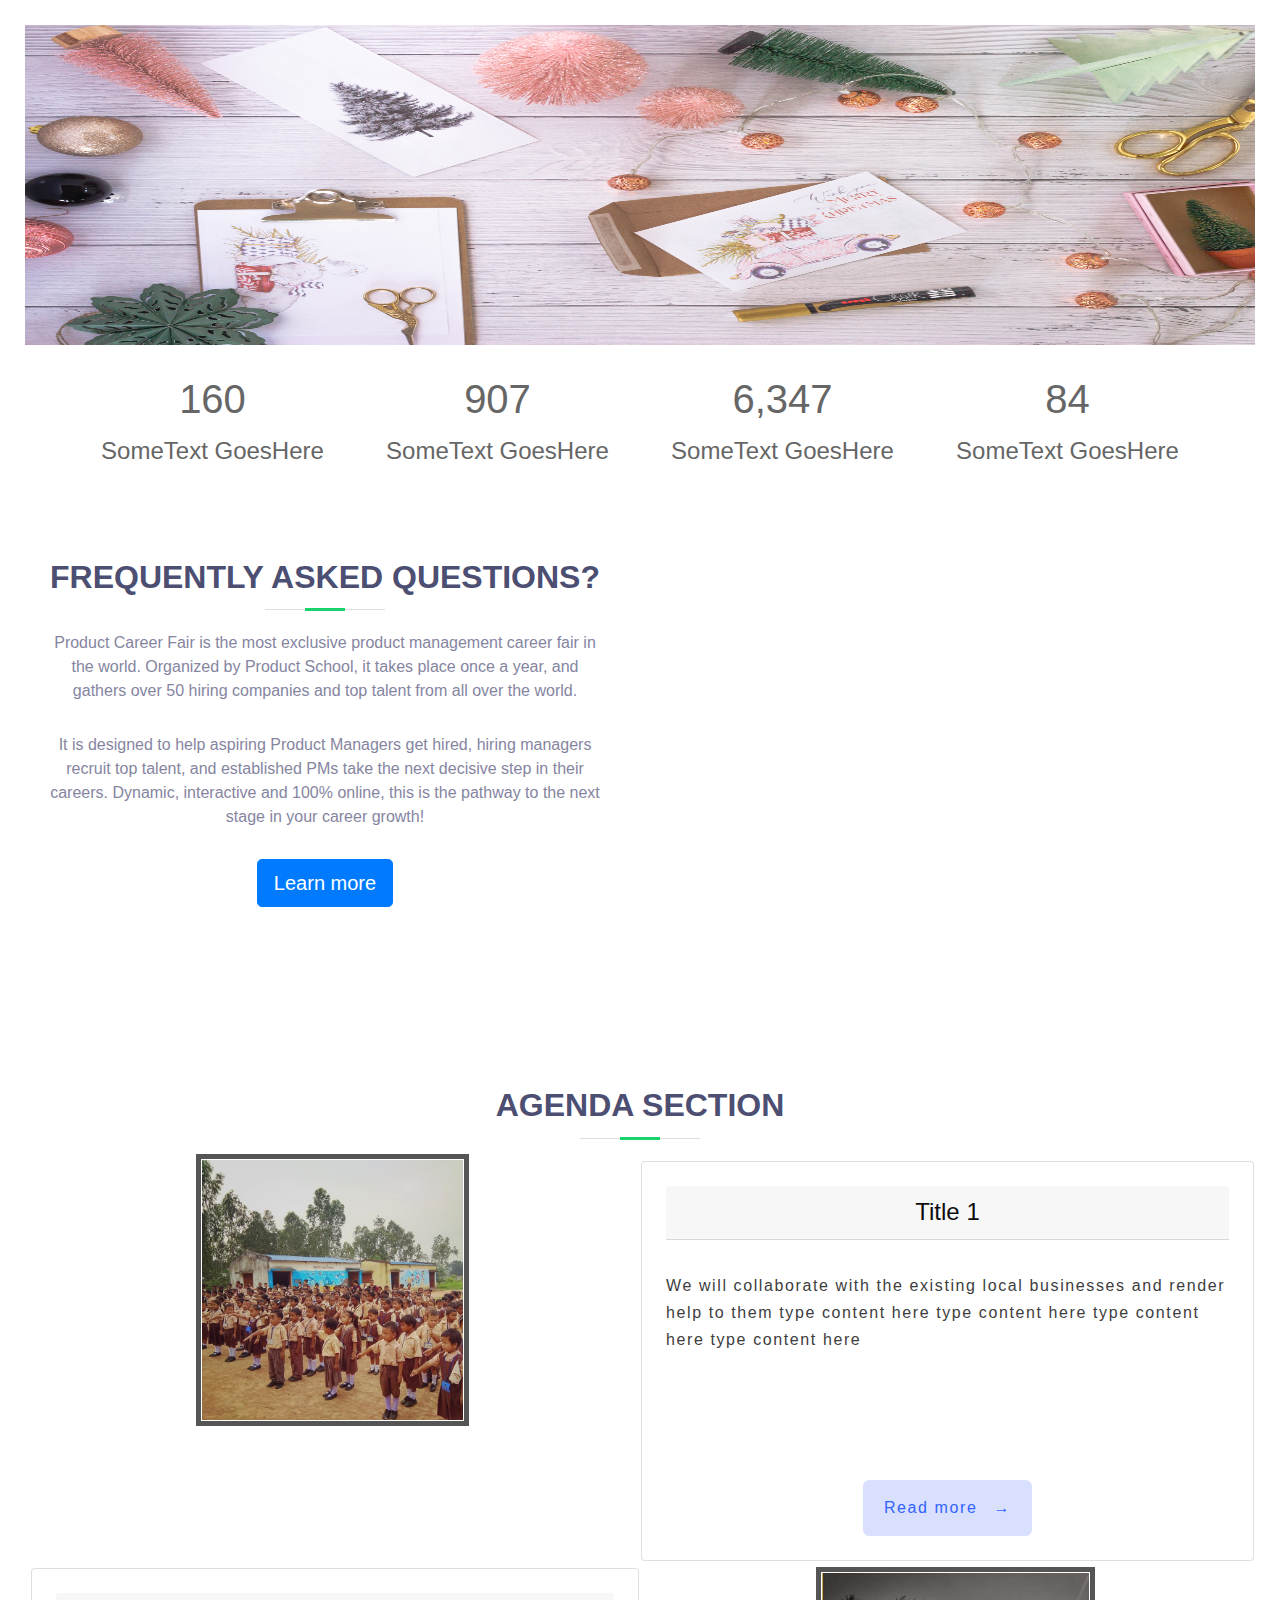
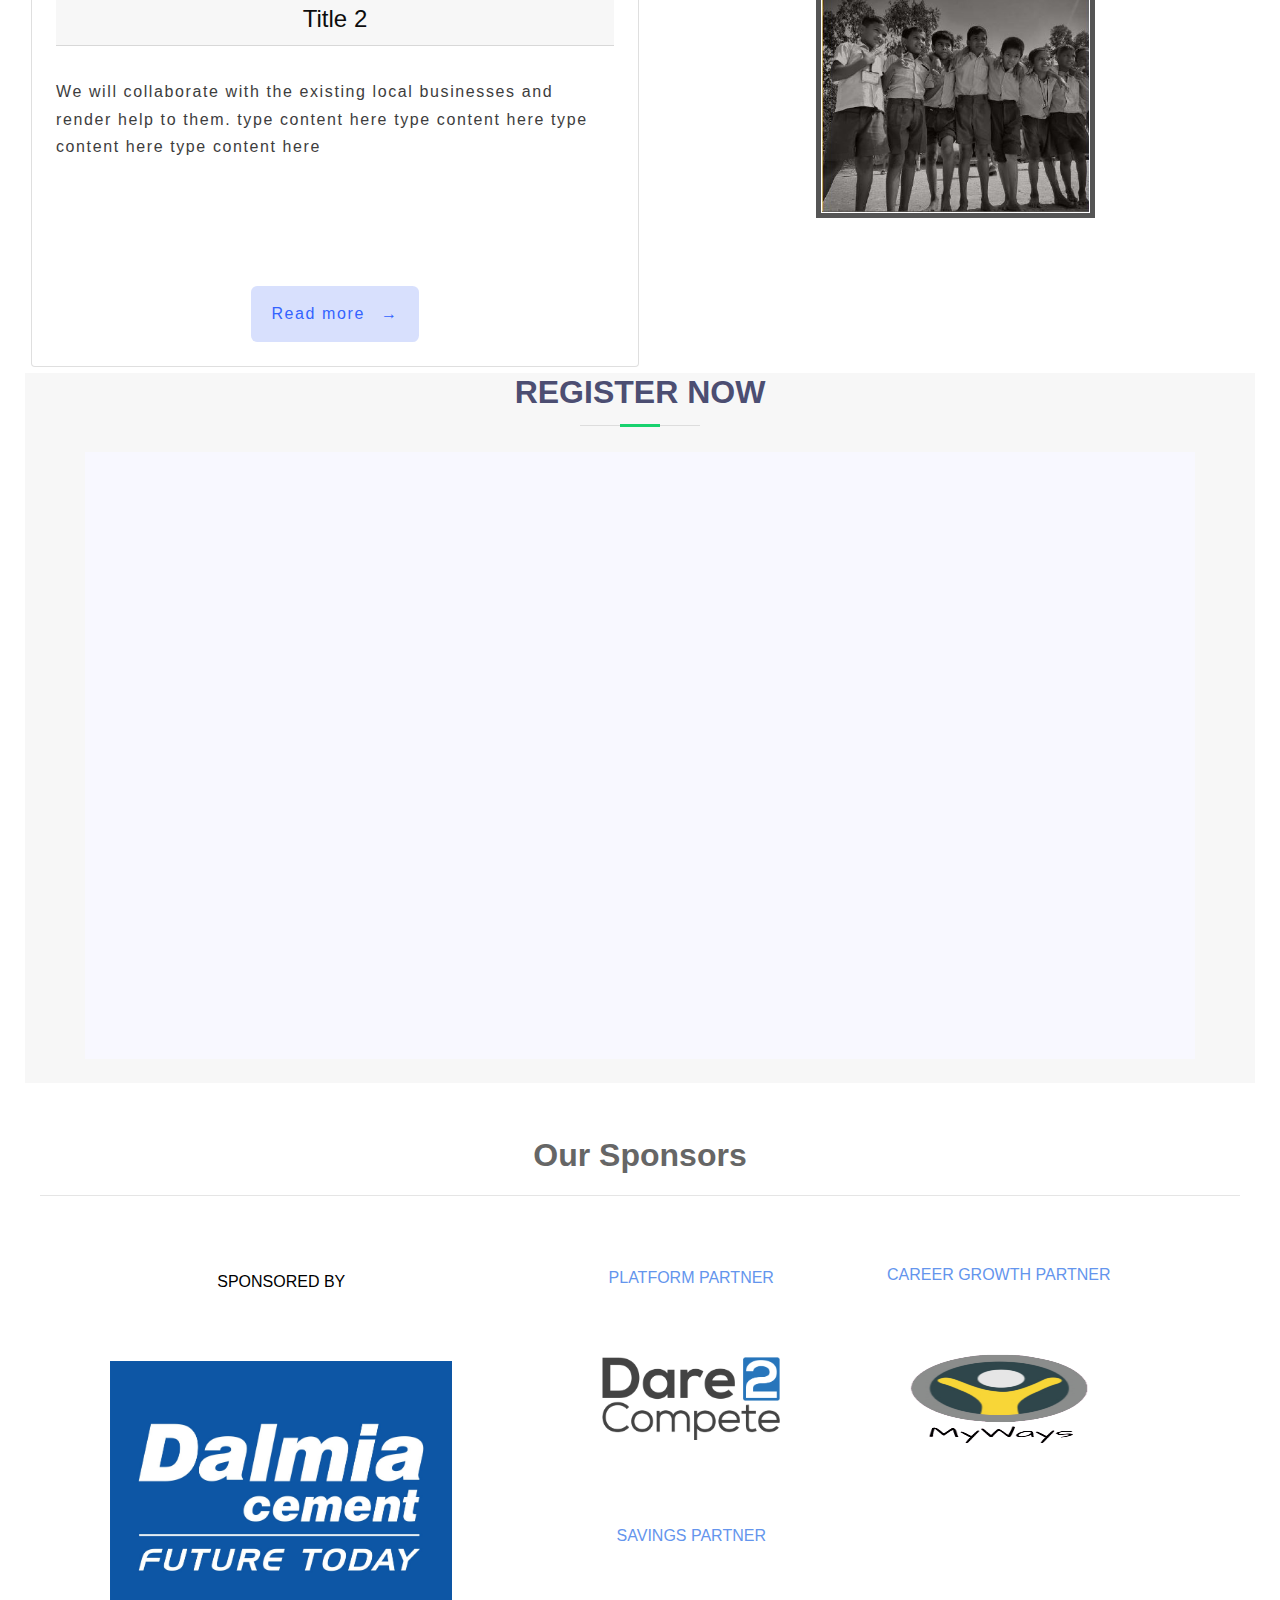
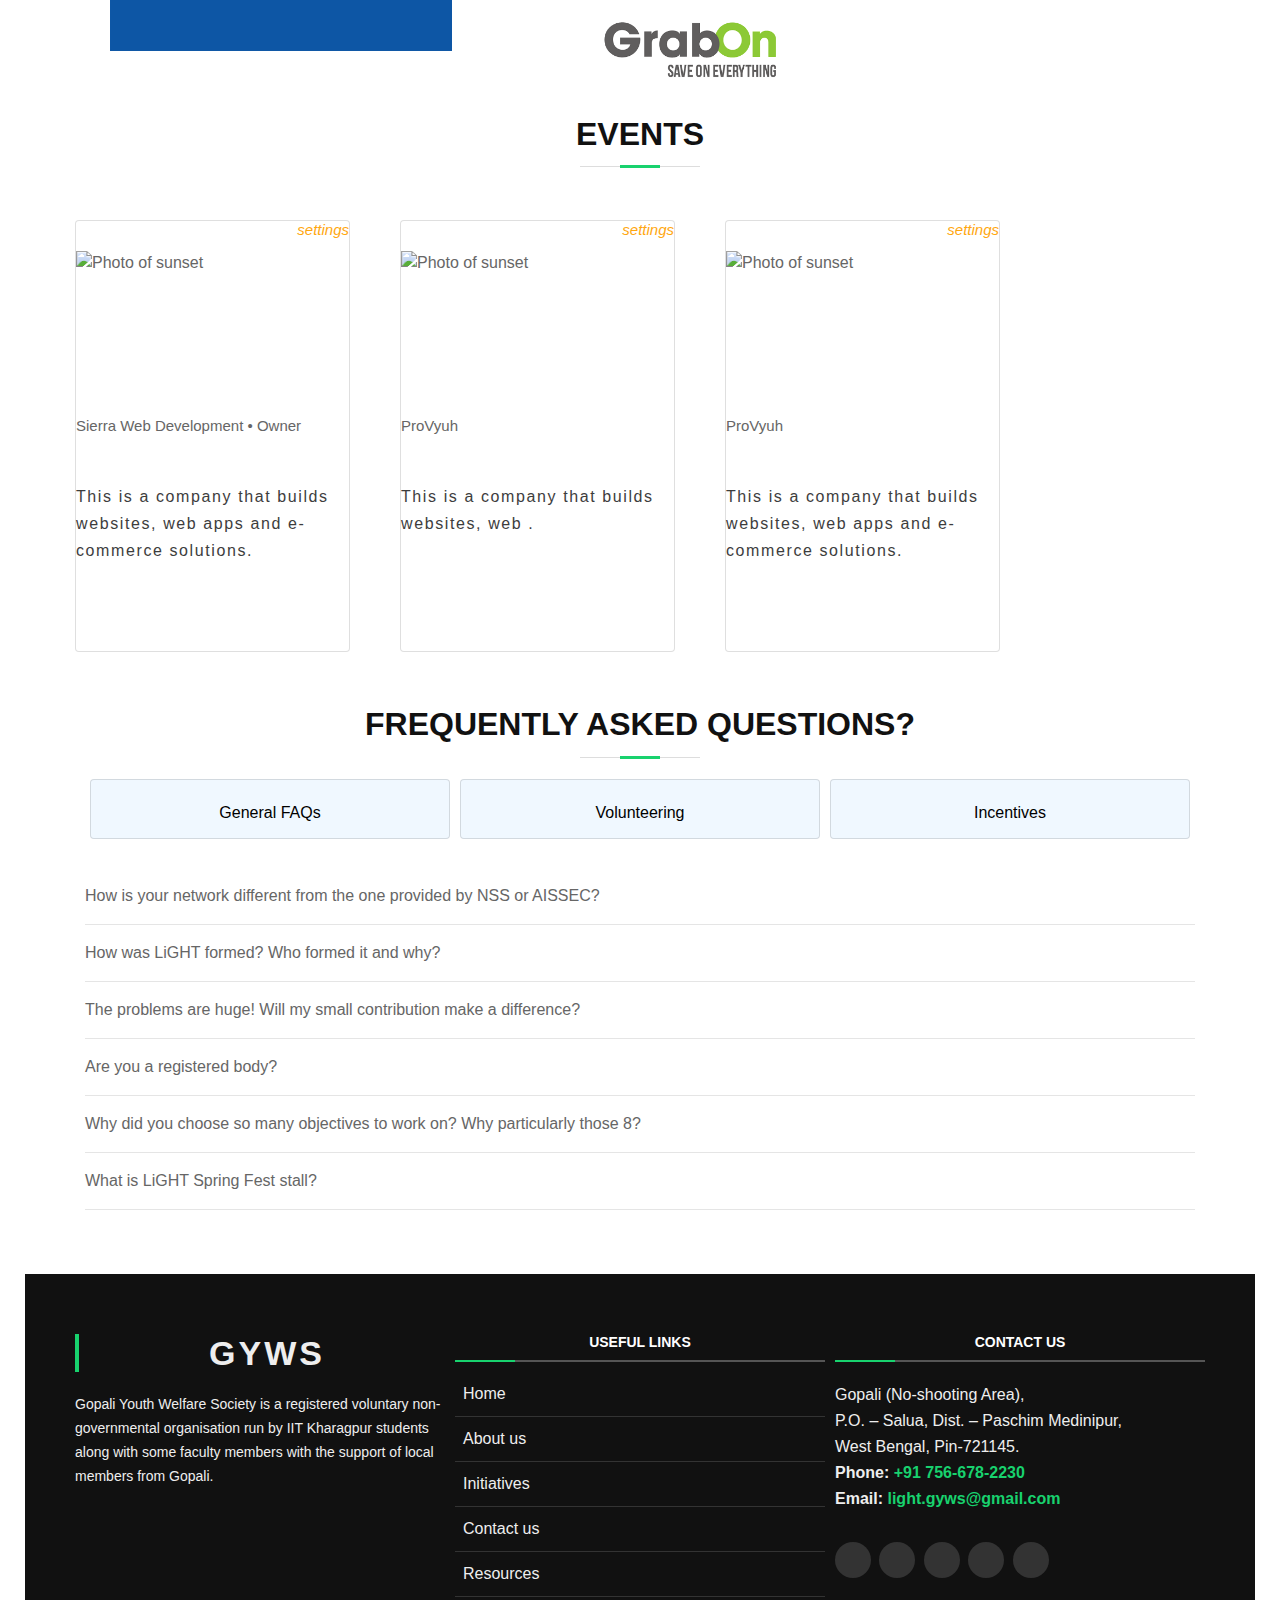
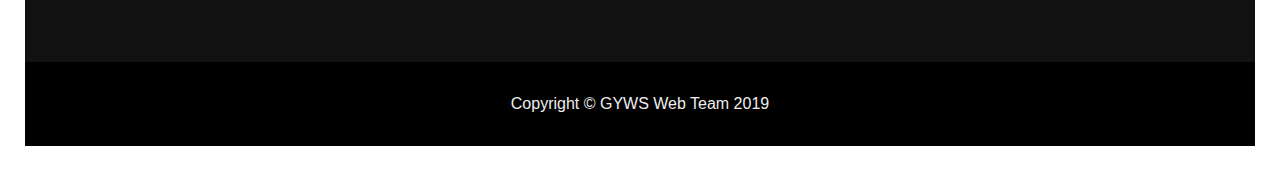
==== index.html @ 898f08aa "Add files via upload" ====
<!DOCTYPE html>
<html lang="en">

<head>
    <meta charset="UTF-8">
    <meta name="viewport" content="width=device-width, initial-scale=1.0">
    <link rel="stylesheet" href="styles.css">

    <link rel="stylesheet" href="https://maxcdn.bootstrapcdn.com/bootstrap/4.0.0/css/bootstrap.min.css"
        integrity="sha384-Gn5384xqQ1aoWXA+058RXPxPg6fy4IWvTNh0E263XmFcJlSAwiGgFAW/dAiS6JXm" crossorigin="anonymous">
    <!-- Bootstrap Scripts -->
    <script src="https://code.jquery.com/jquery-3.2.1.slim.min.js"
        integrity="sha384-KJ3o2DKtIkvYIK3UENzmM7KCkRr/rE9/Qpg6aAZGJwFDMVNA/GpGFF93hXpG5KkN" crossorigin="anonymous">
    </script>
    <script src="https://cdnjs.cloudflare.com/ajax/libs/popper.js/1.12.9/umd/popper.min.js"
        integrity="sha384-ApNbgh9B+Y1QKtv3Rn7W3mgPxhU9K/ScQsAP7hUibX39j7fakFPskvXusvfa0b4Q" crossorigin="anonymous">
    </script>
    <script src="https://maxcdn.bootstrapcdn.com/bootstrap/4.0.0/js/bootstrap.min.js"
        integrity="sha384-JZR6Spejh4U02d8jOt6vLEHfe/JQGiRRSQQxSfFWpi1MquVdAyjUar5+76PVCmYl" crossorigin="anonymous">
    </script>


    <!-- for agenda timeline section-->
    <!--<link href="//maxcdn.bootstrapcdn.com/bootstrap/4.1.1/css/bootstrap.min.css" rel="stylesheet" id="bootstrap-css">
<script src="//maxcdn.bootstrapcdn.com/bootstrap/4.1.1/js/bootstrap.min.js"></script>
<script src="//code.jquery.com/jquery-1.11.1.min.js"></script> -->

    <link href="css/aboutUS.css" rel="stylesheet">
    <link href="css/style_FAQ.css" rel="stylesheet">



</head>
<title>Fest</title>
</head>

<body>
    <div>
        <img class="intro-img" src="./images/micheile-henderson-w4IULHh5rWE-unsplash.jpg" alt="">
    </div>

    <!-- <div class="wrapper"> -->
    <section class="container">
        <div class="row">
            <div class="counter col-sm-3">
                <!-- <i class="fa fa-code fa-2x"></i> -->
                <h2 class="timer count-title count-number" data-to="300" data-speed="1500"></h2>
                <p class="count-text ">SomeText GoesHere</p>
            </div>

            <div class="counter col-sm-3">
                <!-- <i class="fa fa-coffee fa-2x"></i> -->
                <h2 class="timer count-title count-number" data-to="1700" data-speed="1500"></h2>
                <p class="count-text ">SomeText GoesHere</p>
            </div>

            <div class="counter col-sm-3">
                <!-- <i class="fa fa-lightbulb-o fa-2x"></i> -->
                <h2 class="timer count-title count-number" data-to="11900" data-speed="1500"></h2>
                <p class="count-text ">SomeText GoesHere</p>
            </div>

            <div class="counter col-sm-3">
                <!-- <i class="fa fa-bug fa-2x"></i> -->
                <h2 class="timer count-title count-number" data-to="157" data-speed="1500"></h2>
                <p class="count-text ">SomeText GoesHere</p>
            </div>
        </div>
    </section>



    <div class="row">
        <div class="col-lg-6">
            <div class="jumbotron" style="background-color: transparent; text-align: center;">
                <header class="section-header">
                    <h3 class=" display-4" style="color: #4c4e72;">frequently asked questions?</h3>
                </header>
                <!-- <p class="lead">This is a simple hero unit, a simple jumbotron-style component for calling extra
                attention to featured content or information.</p>
            <hr class="my-4"> -->
                <p style="color: #85859f;">Product Career Fair is the most exclusive product management career fair in
                    the world. Organized by Product School, it takes place once a year, and gathers over 50 hiring
                    companies and top talent from all over the world.</p>
                <p style="color: #85859f;">It is designed to help aspiring Product Managers get hired, hiring managers
                    recruit top talent, and established PMs take the next decisive step in their careers. Dynamic,
                    interactive and 100% online, this is the pathway to the next stage in your career growth!</p>
                <p class="lead">
                    <a class="btn btn-primary btn-lg" href="#" role="button">Learn more</a>
                </p>
            </div>
        </div>
        <div class="col-lg-6">
            <img class="intro-img-small" src="./images/micheile-henderson-w4IULHh5rWE-unsplash.jpg" alt="">
        </div>
    </div>

    <!-- <div class="row">
        <div class="col-sm-4 text-center" style="background-color: aquamarine;">first column</div>
        <div class="col-sm-4 text-center" style="background-color: rgb(51, 77, 68);">second column</div>
        <div class="col-sm-4 text-center" style="background-color: aquamarine;">third</div>
    </div> -->
    </br></br>

    <section id="agenda" style="background-color: #FFFFFF;">
        <div class="container-fluid">
            <header class="section-header">
                <h3 class=" display-4" style="color: #4c4e72;">Agenda Section</h3>
            </header>
            <div class="row">
                <div class="col-md-6" style="align-items: center;">
                    <center>
                        <img src="./images/jvm.jpg"
                            style="width:45%;height:10%;padding:1px;margin-top:-6px; border: 5px solid #555;">
                    </center>
                </div>
                <div class="col-md-6" style="align-items: center; width:50%;height:25%;padding:1px;margin-top:0px">

                    <div class="card">
                        <div class="card-content">
                            <h1 class="card-header">Title 1</h1>
                            <p class="card-text">
                                We will collaborate with the existing local businesses and render help to them
                                type content here type content here type content here type content here
                            </p>
                            <center>
                                <button class="card-btn" data-toggle="modal" data-target="#modal1">Read
                                    more<span>&rarr;</span></button>
                            </center>
                        </div>
                    </div>
                </div>

                <!-- modal 1
                                  <div class="bg-modal1">
                                    <div class="modal-content">
                                      <div class="close1">+</div>
                                      Help an existing business to gain a bigger audience and more number of markets
                                </div>
                                </div> -->
                <div class="modal" tabindex="-1" id="modal1" data-backdrop="false">
                    <div class="modal-dialog modal-dialog-centered">
                        <div class="modal-content">
                            <div class="modal-header">
                                <h5 class="modal-title">Confirmation</h5>
                                <button type="button" class="close" data-dismiss="modal">&times;</button>
                            </div>
                            <div class="modal-body">
                                <p>Do you want to save changes to this document before closing?</p>
                                <p class="text-secondary"><small>If you don't save, your changes will be lost.</small>
                                </p>
                            </div>
                            <div class="modal-footer">
                                <button type="button" class="btn btn-secondary" data-dismiss="modal">Cancel</button>
                                <!-- <button type="button" class="btn btn-primary">Save changes</button> -->
                            </div>
                        </div>
                    </div>
                </div>

            </div>
        </div>
        <div class="row">
            <div class="col-md-6" style="align-items: center; width:50%;height:20%;padding:1px;margin-top:0px">

                <div class="card" style="margin-left: 20px">
                    <div class="card-content">
                        <h1 class="card-header">Title 2</h1>
                        <p class="card-text">
                            We will collaborate with the existing local businesses and render help to them. type content
                            here
                            type content here type content here type content here
                        </p>
                        <center>
                            <button class="card-btn" data-toggle="modal" data-target="#modal2">Read
                                more<span>&rarr;</span></button>
                        </center>
                    </div>
                </div>
            </div>
            <!-- modal 2
                  <div class="bg-modal2">
                    <div class="modal-content">
                      <div class="close2">+</div>
                      Help an existing business to gain a bigger audience and more number of markets
                </div>
                </div> -->
            <div class="modal" tabindex="-1" id="modal2" data-backdrop="false">
                <div class="modal-dialog modal-dialog-centered">
                    <div class="modal-content">
                        <div class="modal-header">
                            <h5 class="modal-title">Confirmation</h5>
                            <button type="button" class="close" data-dismiss="modal">&times;</button>
                        </div>
                        <div class="modal-body">
                            <p>Do you want to save changes to this document before closing?</p>
                            <p class="text-secondary"><small>If you don't save, your changes will be lost.</small></p>
                        </div>
                        <div class="modal-footer">
                            <button type="button" class="btn btn-secondary" data-dismiss="modal">Cancel</button>
                            <!-- <button type="button" class="btn btn-primary">Save changes</button> -->
                        </div>
                    </div>
                </div>
            </div>

            <div class="col-md-6" style="align-items: center;">
                <center>
                    <img src="./images/prayaas.JPG"
                        style="width:45%;height:10%;padding:1px;margin-top:0px;border: 5px solid #555;">
                </center>
            </div>
        </div>
        </div>
    </section>





    <div id="booktable" class="contact" style="background-color: #f7f7f7">
        <div class="container">
            <div class="row">
                <div class="col-md-12">
                  <header class="section-header">
                      <h3 class=" display-4" style="color: #4c4e72;">Register Now</h3>
                  </header>
                </div>
            </div>
            <div class="white_bg" style="background-color: #F8F8FF;">
                <iframe
                    src="https://docs.google.com/forms/d/e/1FAIpQLSeKz37D8kqhituewEql_34rhRHEo0fStPMmw2qBQWmVl5Tjfw/viewform?embedded=true"
                    width="100%" height="600px" frameborder="0" marginheight="0" marginwidth="0">Loadingâ€¦</iframe>
            </div>
            <br>
        </div>
    </div>



    <div class="container-fluid">
        <div class="text-center intern-headings mt-5" style="font-size: 2rem;"><strong>Our Sponsors</strong></div>
        <hr class="intern-head-underline">
        <div class="row" >

            <div class="col-xs-12 col-md-5" style="align-items: center;margin-left:0px;">
                <h4 class="service-heading mt-4" style="color: black; text-align: center;"><div class="format1" style="margin-top:60px;" >SPONSORED BY</div></h4>
               <center>
    <img src="images/dalmia2.jpg" style="width:80%;height:50%;padding:30px;margin-top:20px" >
    </center>
            </div>

            <div class="col-md-3" style="align-items: center;">

                    <h4 class="service-heading mt-4" style="color:cornflowerblue; text-align: center;"><div class="format2" >PLATFORM PARTNER</div></h4>
                    <div class="dare2">
                 <center>
                <img src="images/dare2.png" style="width:80%;height:50%;padding:30px;margin-top:20px">
                </center></div>

                    <h4 class="service-heading mt-2" style="color:cornflowerblue; text-align: center;"><div class="format3" >SAVINGS PARTNER</div></h4>
                    <div class="grab">
                    <center>
                    <img src="images/grabon.png" style="width:80%;height:50%;padding:30px;margin-top:20px">
                     </center> </div> </div>


                <div class="col-md-3" style="align-items: center;">
                    <h4 class="service-heading mt-1" style="color:cornflowerblue; text-align: center;"><div style="padding:20px;margin-top:33px;" >CAREER GROWTH PARTNER</div></h4>
                    <center>
                    <img src="images/myways.png" style="width:80%;padding:30px;" class="ways">
    </center> </div> </div>
                </div>
            </div>
        </hr>
    </div>

    <!-- events section -->
    <section>
      <header class="section-header">
          <h3>Events</h3>
      </header>
      <br>

      <div class="container mt-2">
      <!--   <div class="card card-block mb-2">
          <h4 class="card-title">Card 1</h4>
          <p class="card-text">Welcom to bootstrap card styles</p>
          <a href="#" class="btn btn-primary">Submit</a>
        </div>   -->
        <div class="row mar">
          <div class="col-md-3 col-sm-6 align">
            <div class="card card-block">
            <h4 class="card-title text-right"><i class="material-icons">settings</i></h4>
          <img src="https://static.pexels.com/photos/7096/people-woman-coffee-meeting.jpg" alt="Photo of sunset">
              <h5 class="card-title mt-3 mb-3">Sierra Web Development • Owner</h5>
              <p class="card-text">This is a company that builds websites, web apps and e-commerce solutions.</p>
        </div>
          </div>
          <div class="col-md-3 col-sm-6 padd align">
            <div class="card card-block">
            <h4 class="card-title text-right"><i class="material-icons">settings</i></h4>
          <img src="https://static.pexels.com/photos/7357/startup-photos.jpg" alt="Photo of sunset">
              <h5 class="card-title  mt-3 mb-3">ProVyuh</h5>
              <p class="card-text">This is a company that builds websites, web .</p>
        </div>
          </div>
          <div class="col-md-3 col-sm-6 align">
            <div class="card card-block">
            <h4 class="card-title text-right"><i class="material-icons">settings</i></h4>
          <img src="https://static.pexels.com/photos/262550/pexels-photo-262550.jpeg" alt="Photo of sunset">
              <h5 class="card-title  mt-3 mb-3">ProVyuh</h5>
              <p class="card-text">This is a company that builds websites, web apps and e-commerce solutions.</p>
        </div>
          </div>

        </div>

      </div>
    </section>



    <br>
    <br>
    <div class="container  mb-4 pb-4">
        <header class="section-header">
            <h3>frequently asked questions?</h3>
        </header>
        <div class="row mx-auto my-auto">
            <div id="recipeCarousel" class="carousel slide w-100" data-ride="carousel">
                <div class="carousel-inner " role="listbox">
                    <div class="carousel-item active">
                        <div class="col-md-4">
                            <div class="card card-body">
                                <button id="tab1" onclick="changeTab1() ">General FAQs</button>
                            </div>
                        </div>
                    </div>
                    <div class="carousel-item">
                        <div class="col-md-4">
                            <div class="card card-body">
                                <button id="tab2" onclick="changeTab2() ">Volunteering</button>
                            </div>
                        </div>
                    </div>
                    <div class="carousel-item">
                        <div class="col-md-4">
                            <div class="card card-body">
                                <button id="tab3" onclick="changeTab3() ">Incentives</button>
                            </div>
                        </div>
                    </div>


                        </div>

                    </div>
                </div>






                <!--added the faq content over here    -->
                <main id="tab1div">
                    <div class="intern-faq-content  mt-4">

                        <!---first tab-->

                        <div class="intern-faq-ques">How is your network different from the one provided by NSS or
                            AISSEC?<span class="fa fa-angle-right intern-faq-arrow mr-2 ml-2"></span></div>
                        <hr />
                        <div class="intern-faq-ans mt-2 mb-3">
                            "These platforms are generally focussed on providing the members-only with a Platform,
                            We aim to deliver both the Platform, as well as necessary skills and mindset to the people
                            so that
                            they
                            can
                            solve
                            social problems whenever they come across one.
                            We also provide them opportunities in decision making part, which is certainly missing in
                            the above
                            platforms,
                            People can take up their own initiatives once they are mature enough and work with us to
                            enhance its
                            impact at
                            multiple parts
                            of the India. "
                        </div>

                        <div class="intern-faq-ques">How was LiGHT formed? Who formed it and why?<span
                                class="fa fa-angle-right intern-faq-arrow mr-2 ml-2"></span></div>
                        <hr />
                        <div class="intern-faq-ans mt-2 mb-3">
                            LiGHT is an expansion project of GYWS which was formed with the idea to reciprocate the
                            model and
                            learnings of
                            GYWS and to provide a social platform to socially motivated youth of India. It was formed in
                            2017 by
                            the
                            then
                            Head- Mr. Krushi Bandi , Governing Body Member- Mr. Suyash Yadav of GYWS under the guidance
                            of our
                            founder Mr.
                            Mrinal Kanti Bhanja.
                        </div>

                        <div class="intern-faq-ques">The problems are huge! Will my small contribution make a
                            difference?<span class="fa fa-angle-right intern-faq-arrow mr-2 ml-2"></span></div>
                        <hr />
                        <div class="intern-faq-ans mt-2 mb-3">
                            It most certainly does. A small amount goes a long way. In fact, individuals’ contributions
                            form
                            almost
                            90 to
                            95% of our income. Taken together, it is these seemingly small contributions that
                            collectively add
                            up to
                            a
                            large amount needed to effect change. There are people all over who are concerned about the
                            situation
                            and who
                            want to do something to change it. However, their own commitments and pressures do not allow
                            them to
                            go
                            out
                            and directly work with situation. LiGHT provides them the opportunity to help in whatever
                            way they
                            can.
                            They
                            can contribute their money, materials, time, or skills. When everybody comes together and
                            pitches
                            in, no
                            task
                            is impossible. This COLLECTIVE ACTION has an impact and brings about change. Every
                            individual’s
                            contribution
                            is important. This is the fundamental principle on which LiGHT functions.
                        </div>

                        <div class="intern-faq-ques">Are you a registered body?
                            <span class="fa fa-angle-right intern-faq-arrow mr-2 ml-2"></span>
                        </div>
                        <hr />
                        <div class="intern-faq-ans mt-2 mb-3">
                            Yes, Gopali Youth Welfare Society is registered under the West Bengal Societies Act. It is
                            also
                            registered for
                            exemption under section 80 G, 12 A, 12AA and for foreign contributions- under FCRA.
                        </div>

                        <div class="intern-faq-ques">Why did you choose so many objectives to work on? Why particularly
                            those 8?
                            <span class="fa fa-angle-right intern-faq-arrow mr-2 ml-2"></span>
                        </div>
                        <hr />
                        <div class="intern-faq-ans mt-2 mb-3">
                            The 8 objectives are derived from the broader set of SDG which we aim to cover in a cyclic
                            order so
                            that
                            we
                            focus on the all round development of the areas which we target.
                        </div>

                        <div class="intern-faq-ques">What is LiGHT Spring Fest stall?
                            <span class="fa fa-angle-right intern-faq-arrow mr-2 ml-2"></span>
                        </div>
                        <hr />
                        <div class="intern-faq-ans mt-2 mb-3">
                            LiGHT organizes a stall for promotion and for attracting college students, to work with us
                            by
                            helping us
                            form
                            a center at their college.
                        </div>
                    </div>
                </main>



                <!--second tab -->
                <main id="tab2div" style="display: none;">
                    <div class="intern-faq-content  mt-4">
                        <div class="intern-faq-ques">How can I apply and what will be the selection procedure?<span
                                class="fa fa-angle-right intern-faq-arrow mr-2 ml-2"></span></div>
                        <hr />
                        <div class="intern-faq-ans mt-2 mb-3">For applying you can reach us through our website's
                            Contact
                            section.
                            To
                            say the least an interview will be taken and the main focus of the procedure would be to see
                            your
                            motivation
                            towards your work.
                        </div>

                        <div class="intern-faq-ques">What kind of skills are required to join LiGHT ?<span
                                class="fa fa-angle-right intern-faq-arrow mr-2 ml-2"></span></div>
                        <hr />
                        <div class="intern-faq-ans mt-2 mb-3">The most required skill is commitment towards your
                            resposibilities
                            would
                            be appreciated if you have any documentaion, management and communication skills.
                        </div>

                        <div class="intern-faq-ques">Who can join LiGHT?<span
                                class="fa fa-angle-right intern-faq-arrow mr-2 ml-2"></span></div>
                        <hr />
                        <div class="intern-faq-ans mt-2 mb-3">You can join us in various ways, as collage student to
                            form a new
                            center
                            at your collage, as a social worker to guide college students, teachers and alumns can join
                            as a
                            member
                            of
                            advisory committee, as a virtual volunteer or can collaborate with us if your NGO has
                            similar vision
                            as
                            ours.
                        </div>
                    </div>
                </main>



                <!--third tab-->
                <main id="tab3div" style="display: none;">
                    <div class="intern-faq-content  mt-4">

                        <div class="intern-faq-ques">I have come into college to study and make my career. How being a
                            part of
                            this
                            would help me accomplish my mission?<span
                                class="fa fa-angle-right intern-faq-arrow mr-2 ml-2"></span>
                        </div>
                        <hr />
                        <div class="intern-faq-ans mt-2 mb-3">You cannot succeed in this world by being a bookish worm.
                            You need
                            to
                            learn how to face and solve real-life problems. You need to have skills to convince people,
                            to
                            manage
                            people
                            and to lead them in an activity. Your CG is not everything. In the end, what matters is the
                            skills
                            and
                            LiGHT
                            is a wonderful opportunity to develop one’s all-round personality. The experience
                            certificate of
                            working
                            in a
                            nation-wide NGO will help them in their higher studies applications as well as Jobs
                            applications.
                            The
                            network
                            will connect them with various other individuals, exposing them to a large number of people
                            from
                            different
                            sets of mindsets and perspectives.</div>

                        <div class="intern-faq-ques">Will I get a certificate, if I volunteer with LiGHT?<span
                                class="fa fa-angle-right intern-faq-arrow mr-2 ml-2"></span></div>
                        <hr />
                        <div class="intern-faq-ans mt-2 mb-3">On request we will surely issue a certificate for the work
                            and
                            duration of
                            time that a person volunteer with LiGHT on the tasks assigned by us. On the other hand we
                            strongly
                            discourage
                            people from approaching us with requests from their friends, relatives, children, college
                            kids
                            wanting a
                            certificate when they are not actually interested in working with us as a volunteer.</div>

                        <div class="intern-faq-ques">What is the motive for Annual Meet of LiGHT?<span
                                class="fa fa-angle-right intern-faq-arrow mr-2 ml-2"></span></div>
                        <hr />
                        <div class="intern-faq-ans mt-2 mb-3">
                            "We have identified that there is always a need to meet physically and network with each
                            other to
                            work
                            together. Also, physically meeting creates a much deeper impact than virtual sessions. We
                            aim to
                            have
                            representatives from each of the centers and conduct an annual meeting where everyone gets
                            to know
                            each
                            other
                            in a much better manner." Apart from physically meeting and networking sessions, the
                            objectives of
                            this
                            meet
                            shall be as follows:
                            <ul>
                                <li>
                                    1. To show them how we work at IIT Kharagpur Chapter, and motivate them to develop a
                                    similar
                                    structure at
                                    their centers.
                                </li>
                                <li>
                                    To allow them to meet with our founder, and advisory committee members.
                                </li>
                                <li>
                                    To organize a skill development workshop where specific leadership, team management,
                                    event
                                    management
                                    skill should be focussed upon.
                                </li>
                                <li>
                                    To guide them about other career opportunities in the field of Social work, and
                                    workshops on
                                    Social
                                    Entrepreneurship.
                                </li>
                                <li>
                                    Workshop on Generalized framework for Social Problem Solving, that we use at GYWS.
                                </li>
                        </div>
                    </div>
                </main>
            </div>


            <!--javascript code is start fform here-->

            <!----------------ends ;of faqs-->

            <!---faqs start of script---------------------->

            <!----ends of faqs-------------------------------------------------------->







            <!-- jQuery -->
            <script src="https://ajax.googleapis.com/ajax/libs/jquery/3.5.1/jquery.min.js"></script>
            <!-- Javascript -->
            <script src="js/index.js"></script>

            <script src="https://ajax.googleapis.com/ajax/libs/jquery/3.3.1/jquery.min.js"></script>

            <script src="https://maxcdn.bootstrapcdn.com/bootstrap/3.3.7/js/bootstrap.min.js"></script>


            <!-- JavaScript Libraries -->
            <script src="lib/jquery/jquery.min.js"></script>
            <script src="lib/jquery/jquery-migrate.min.js"></script>
            <script src="lib/bootstrap/js/bootstrap.bundle.min.js"></script>
            <script src="lib/easing/easing.min.js"></script>
            <script src="lib/superfish/hoverIntent.js"></script>
            <script src="lib/superfish/superfish.min.js"></script>
            <script src="lib/wow/wow.min.js"></script>
            <script src="lib/waypoints/waypoints.min.js"></script>
            <script src="lib/counterup/counterup.min.js"></script>
            <script src="lib/owlcarousel/owl.carousel.min.js"></script>
            <script src="lib/isotope/isotope.pkgd.min.js"></script>
            <script src="lib/lightbox/js/lightbox.min.js"></script>
            <script src="lib/touchSwipe/jquery.touchSwipe.min.js"></script>
            <!-- Contact Form JavaScript File -->
            <script src="contactform/contactform.js"></script>

            <!-- Template Main Javascript File -->
            <script src="js/main.js"></script>
            <script src="js/about.js"></script>

            <!-- FOOTER -->
            <footer id="footer">
              <div class="footer-top">
                <div class="container">
                  <div class="row justify-content-center">

                    <div class="col-lg-4 col-md-6 footer-info">
                      <h3>GYWS</h3>
                      <p>Gopali Youth Welfare Society is a registered voluntary
                          non-governmental organisation run by IIT Kharagpur students along with some faculty members with the
                          support of local members from Gopali.</p>
                    </div>

                    <div class="col-lg-4 col-md-6 footer-links">
                      <h4>Useful Links</h4>
                      <ul>
                        <li><i class="fa fa-arrow-right"></i> <a href="#">Home</a></li>
                        <li><i class="fa fa-arrow-right"></i> <a href="#">About us</a></li>
                        <li><i class="fa fa-arrow-right"></i> <a href="#">Initiatives</a></li>
                        <li><i class="fa fa-arrow-right"></i> <a href="#">Contact us</a></li>
                        <li><i class="fa fa-arrow-right"></i> <a href="#">Resources</a></li>
                      </ul>
                    </div>

                    <div class="col-lg-4 col-md-6 footer-contact">
                      <h4>Contact Us</h4>
                      <p>
                        Gopali (No-shooting Area),  <br>
                        P.O. – Salua, Dist. – Paschim Medinipur,<br>
                        West Bengal, Pin-721145. <br>
                        <strong>Phone: <a href="tel:+917566782230">+91 756-678-2230</a></strong><br>
                        <strong>Email: <a href="light.gyws@gmail.com">light.gyws@gmail.com</a></strong><br>
                      </p>

                      <div class="social-links">
                        <a href="#" class="twitter"><i class="fab fa-twitter"></i></a>
                        <a href="#" class="facebook"><i class="fab fa-facebook"></i></a>
                        <a href="#" class="instagram"><i class="fab fa-instagram"></i></a>
                        <a href="#" class="google-plus"><i class="fab fa-google-plus"></i></a>
                        <a href="#" class="linkedin"><i class="fab fa-linkedin"></i></a>
                      </div>

                    </div>



                  </div>
                </div>
              </div>

              <div class="container">
                <div class="copyright">
                  Copyright &copy; GYWS Web Team 2019
                </div>

              </div>
            </footer>

            <!-- Bootstrap core JavaScript -->
            <script src="vendor/jquery/jquery.min.js"></script>
            <script src="vendor/bootstrap/js/bootstrap.bundle.min.js"></script>

</body>

</html>
---- styles.css ----
html {
  min-height: 100%;
  overflow-y: scroll;
}

body {
  max-height: 100%;
}


.intro {
  text-align: centre;
}

.intro-img {
  position: relative;
  width: 100%;
  height: 20rem;
  /* margin: 3rem 20rem; */
}

.intro-img-small {
  width: 50rem;
  padding: 5rem;
}





body {
  font-family: Arial;
  padding: 25px;
  background-color: #f5f5f5;
  color: #808080;
  text-align: center;
}

/*-=-=-=-=-=-=-=-=-=-=-=- */
/* Column Grids */
/*-=-=-=-=-=-=-=-=-=-=-=- */

/* Column Grids End */

.counter {
  background-color: #ffffff;
  padding: 20px 0;
  border-radius: 5px;
}

.count-title {
  font-size: 40px;
  font-weight: normal;
  margin-top: 10px;
  margin-bottom: 0;
  text-align: center;
}

.count-text {
  /* font-size: 14px; */
  font-size: 1.5rem;
  font-weight: normal;
  margin-top: 10px;
  margin-bottom: 0;
  text-align: center;
}

/*for agenda timeline section*/
#agenda {
  background-color: aliceblue;
}

.card-content {
  padding: 1.5rem;
}

.card-header {
  font-size: 1.5rem;
  font-weight: 500;
  color: #0d0d0d;
  margin-bottom: 1.5rem;
}

.card-text {
  font-size: 1rem;
  letter-spacing: 0.1rem;
  line-height: 1.7;
  color: #3d3d3d;
  margin-bottom: 2.5rem;
  padding-top: 2rem;
}

.card-btn {
  display: block;
  width: 30%;
  padding: 1.0rem;
  font-size: 1rem;
  text-align: center;
  color: #3363ff;
  background-color: #d8e0fd;
  border: none;
  border-radius: 0.4rem;
  transition: 0.2s;
  cursor: pointer;
  letter-spacing: 0.1rem;
}

.card-btn span {
  margin-left: 1rem;
  transition: 0.2s;
}

.card-btn:hover,
.card-btn:active {
  background-color: #c2cffc;
}

.card-btn:hover span,
.card-btn:active span {
  margin-left: 1.5rem;
}

/* .bg-modal1, .bg-modal2, .bg-modal3{
    width: 98%;
    height: 80%;
    background-color: rgba(0, 0, 0, 0.8);
    position:absolute;
    display:none;
    justify-content: center;
    align-items: center;
    transition: all .2s ease-in-out;
    z-index:1
  }

  .modal-content{
    background-color:ghostwhite;
    widows: 50rem;
    height:30rem;
    border-radius:4px;
    position: relative;
    max-width: 50%;
    font-family: Georgia, 'Times New Roman', Times, serif;
    font-size: 2rem;
    justify-content: center;
    align-content: center;
    padding: 4rem 2rem;
    text-align:justify;

  }

  .close1, .close2, .close3{
    position: absolute;
    transform: rotate(45deg);
    font-size: 4.2rem;
    cursor: pointer;
    top:0rem;
    right:1.4rem;
  } */

  /*spons section css*/
  .dare2{

    padding-bottom: 3rem;
}
.grab{

}
.myways{
    padding-left: 8rem;
    padding-top: 2rem;
}
.format2{
    padding-top: 2rem;
}
.format4{
    padding-top: 10rem;
}
@media only screen and (max-width: 768px){
    .dare2{
        padding:1rem;
        padding-bottom: 2rem;
    }
        .format2{
        padding-top: 4rem;
    }
    .format4{
        padding-top: 2rem;
    }
    .ways{
      padding-bottom: 0rem;
    }
}

img{
  height:150px;
  width:100%;
}

div [class^="col-"]{
  padding-left:5px;
  padding-right:5px;
}
.card{
  transition:0.5s;
  cursor:pointer;
}
.card-title{
  font-size:15px;
  transition:1s;
  cursor:pointer;
}
.card-title i{
  font-size:15px;
  transition:1s;
  cursor:pointer;
  color:#ffa710
}
.card-title i:hover{
  transform: scale(1.25) rotate(100deg);
  color:#18d4ca;

}
.card:hover{
  transform: scale(1.05);
  box-shadow: 10px 10px 15px rgba(0,0,0,0.3);
}
.card-text{
  height:200px;
}

.card::before, .card::after {
  position: absolute;
  top: 0;
  right: 0;
  bottom: 0;
  left: 0;
  transform: scale3d(0, 0, 1);
  transition: transform .3s ease-out 0s;
  background: rgba(255, 255, 255, 0.1);
  content: '';
  pointer-events: none;
}
.card::before {
  transform-origin: left top;
}
.card::after {
  transform-origin: right bottom;
}
.card:hover::before, .card:hover::after, .card:focus::before, .card:focus::after {
  transform: scale3d(1, 1, 1);
}
.padd {
  margin: 0 40px 0;
}


/* footer */


/*FOOTER*/
#footer {
  background: #000;
  padding: 0 0 30px 0;
  color: #eee;
  font-size: 14px;
}

#footer .footer-top {
  background: #111;
  padding: 60px 0 30px 0;
  margin-top: 40px;
}

#footer .footer-top .footer-info {
  margin-bottom: 30px;
}

#footer .footer-top .footer-info h3 {
  font-size: 34px;
  margin: 0 0 20px 0;
  padding: 2px 0 2px 10px;
  line-height: 1;
  font-family: "Montserrat", sans-serif;
  font-weight: 700;
  letter-spacing: 3px;
  border-left: 4px solid #18d26e;
}

#footer .footer-top .footer-info p {
  font-size: 14px;
  line-height: 24px;
  margin-bottom: 0;
  font-family: "Montserrat", sans-serif;
  color: #eee;
}

#footer .footer-top .social-links a {
  font-size: 18px;
  display: inline-block;
  background: #333;
  color: #eee;
  line-height: 1;
  padding: 8px 0;
  margin-right: 4px;
  border-radius: 50%;
  text-align: center;
  width: 36px;
  height: 36px;
  transition: 0.3s;
}

#footer .footer-top .social-links a:hover {
  background: #18d26e;
  color: #fff;
}

#footer .footer-top h4 {
  font-size: 14px;
  font-weight: bold;
  color: #fff;
  text-transform: uppercase;
  position: relative;
  padding-bottom: 12px;
}

#footer .footer-top h4::before,
#footer .footer-top h4::after {
  content: '';
  position: absolute;
  left: 0;
  bottom: 0;
  height: 2px;
}

#footer .footer-top h4::before {
  right: 0;
  background: #555;
}

#footer .footer-top h4::after {
  background: #18d26e;
  width: 60px;
}

#footer .footer-top .footer-links {
  margin-bottom: 30px;
}

#footer .footer-top .footer-links ul {
  list-style: none;
  padding: 0;
  margin: 0;
}

#footer .footer-top .footer-links ul i {
  padding-right: 8px;
  color: #ddd;
}

#footer .footer-top .footer-links ul li {
  border-bottom: 1px solid #333;
  padding: 10px 0;
}

#footer .footer-top .footer-links ul li:first-child {
  padding-top: 0;
}

#footer .footer-top .footer-links ul a {
  color: #eee;
}

#footer .footer-top .footer-links ul a:hover {
  color: #18d26e;
}

#footer .footer-top .footer-contact {
  margin-bottom: 30px;
}

#footer .footer-top .footer-contact p {
  line-height: 26px;
}

#footer .footer-top .footer-newsletter {
  margin-bottom: 30px;
}

#footer .footer-top .footer-newsletter input[type="email"] {
  border: 0;
  padding: 6px 8px;
  width: 65%;
}

#footer .footer-top .footer-newsletter input[type="submit"] {
  background: #18d26e;
  border: 0;
  width: 35%;
  padding: 6px 0;
  text-align: center;
  color: #fff;
  transition: 0.3s;
  cursor: pointer;
}

#footer .footer-top .footer-newsletter input[type="submit"]:hover {
  background: #13a456;
}

#footer .copyright {
  text-align: center;
  padding-top: 30px;
}

#footer .credits {
  text-align: center;
  font-size: 13px;
  color: #ddd;
}

@media screen and (min-width:1200px){
  .col-xl-3.special {
    -webkit-box-flex: 0;
    -webkit-flex: 0 0 50%;
    -ms-flex: 0 0 50%;
    flex: 0 0 50%;
    max-width: 50%;
  }
}
@media (min-width: 768px) {
  #contact .contact-address,
  #contact .contact-phone,
  #contact .contact-email {
    padding: 20px 0;
  }
  .card-custom-img{
    min-width: 200px !important;
  }

  #contact .contact-phone {
    border-left: 1px solid #ddd;
    border-right: 1px solid #ddd;
  }
  .card-custom {

    min-height: 480px!important;

}
}

@media (min-width: 769px) {
  #call-to-action .cta-btn-container {
    display: -webkit-box;
    display: -webkit-flex;
    display: -ms-flexbox;
    display: flex;
    -webkit-box-align: center;
    -webkit-align-items: center;
    -ms-flex-align: center;
    align-items: center;
    -webkit-box-pack: end;
    -webkit-justify-content: flex-end;
    -ms-flex-pack: end;
    justify-content: flex-end;
  }
}
---- css/aboutUS.css ----
h1{
    text-decoration-color: black;
  }
  h1,h2,h3,h4,h6{
    justify-content: center;
    text-align: center;
    font-weight: bold;
  }

  p, div{
      font-size: 16px;
  }
/*faqs css             =============================         */
.carousal-item,
        .card-body {
            height: 60px;
            background-color: aliceblue;
            font-size: 16px;
        }

        @media (max-width: 768px) {
            .carousel-inner .carousel-item>div {
                display: none;
            }

            .carousel-inner .carousel-item>div:first-child {
                display: block;
            }
        }

        .carousel-inner .carousel-item.active,
        .carousel-inner .carousel-item-next,
        .carousel-inner .carousel-item-prev {
            display: flex;
        }

        /* display 3 */
        @media (min-width: 768px) {

            .carousel-inner .carousel-item-right.active,
            .carousel-inner .carousel-item-next {
                transform: translateX(33.333%);
            }

            .carousel-inner .carousel-item-left.active,
            .carousel-inner .carousel-item-prev {
                transform: translateX(-33.333%);
            }
        }

        .carousel-inner .carousel-item-right,
        .carousel-inner .carousel-item-left {
            transform: translateX(0);
        }





        .intern-faq-ques {
            cursor: pointer;
            padding-top: 1rem;
            padding-bottom: 1rem;
            font-size: 16px;
        }

        .intern-faq-arrow {
            float: right;
            font-size: large;
            font-weight: bold;
        }

        .intern-faq-ans {
            font-size: smaller;
            display: none;
            font-size: 13px;
        }

        @media (min-width: 760px) {
            .intern-faq-ans {
                margin-left: 1.5rem;
                margin-right: 1.5rem;
            }
        }

        .intern-faq-ques span {
            transition: 0.2s;
        }



        .intern-faq-content hr {
            margin: 0;
        }

        #tab1, #tab2, #tab3, #tab4, #tab5 , #tab6 , #tab7{
            border: none;
            outline:none;
            background-color: aliceblue;
        }

        #tab1, #tab2, #tab3, #tab4, #tab5 , #tab6 , #tab7:focus{
            border: none;
            outline:none;
            background-color: aliceblue;
        }



/***akshay's code css***/
.motivation-cards {
    height: 270px;
    padding: 0px 30px;
    line-height: 270px;
}
.motivation-cards p {
    line-height: 1.5;
    display: inline-block;
    vertical-align: middle;
    margin-bottom: 0;
}
@media (max-width: 992px) and (min-width: 750px) {
    .motivation-cards {
        height: 400px;
        line-height: 400px;
    }
}
@media (max-width: 500px) {
    .motivation-cards.m-card-2 {
        height: 400px;
        line-height: 400px;
    }
}
#about-read-more ,#about-read-less{

    border: hidden;
    padding: 0px 0px;
    color: #18d26e;
    background-color: white;
    outline: none;
}
#about-read-less{display: none;}
#read-more-content {
    display: none;
}
img.founder-img {
    width: 60%;
    border-radius: 50%;
    border: 10px solid white;
    margin-top: 50px;
    margin-bottom: 20px;
}
@media (max-width: 992px) {
    img.founder-img {
        margin-top: 10px;
    }
}



#missionAndVission {
    /* background: url("../img/about-bg.jpg") center top no-repeat fixed; */
    /* background-size: cover; */
    padding: 0px 0 0px 0;
    position: relative;
  }

  #missionAndVission::before {
    content: '';
    position: absolute;
    left: 0;
    right: 0;
    top: 0;
    bottom: 0;
    /* background: rgba(255, 255, 255, 0.92); */
    z-index: 9;
  }

  /*for words of ceo and founder */
  .member-card {
    border-radius: 20px;
    box-shadow: 0 4px 8px 0 rgba(0, 0, 0, 0.2), 0 6px 20px 0 rgba(0, 0, 0, 0.19);
    width: 100%;
    margin: 10px 0;
}
.member-card img {
    width: 60% !important;
    border-radius: 50%;
}
.member-card .member-name {
    width: 100%;
    text-transform: uppercase;
    font-size: 22px;
    font-weight: bold;
    padding: 5px 5px 0 5px;
    margin: 5px 0 0;
}
.member-card .member-post {
    font-size: smaller;
    font-weight: bolder;
}
.member-card .member-social-strip {
    background-color: black;
    padding: 5px 5px 7px 5px;
    border-radius: 8px;
}
.member-card .member-social-strip a {
    color: white;
    padding: 0 8px;
    font-size: smaller;
}
.member-card .member-social-strip a:hover {
    color: #18d26e;
}

/*fs*/
---- css/style_FAQ.css ----
/*
  Theme Name: BizPage
  Theme URL: https://bootstrapmade.com/bizpage-bootstrap-business-template/
  Author: BootstrapMade.com
  License: https://bootstrapmade.com/license/
*/

/*--------------------------------------------------------------
# General
--------------------------------------------------------------*/

body {
  background: #fff;
  color: #666666;
  font-family: "Open Sans", sans-serif;
}

a {
  color: #18d26e;
  transition: 0.5s;
}

a:hover,
a:active,
a:focus {
  color: #18d36e;
  outline: none;
  text-decoration: none;
}

p {
  padding: 0;
  margin: 0 0 30px 0;
}

h1,
h2,
h3,
h4,
h5,
h6 {
  font-family: "Montserrat", sans-serif;
  font-weight: 400;
  margin: 0 0 20px 0;
  padding: 0;
}

/* Back to top button */

.back-to-top {
  position: fixed;
  display: none;
  background: #18d26e;
  color: #fff;
  width: 44px;
  height: 44px;
  text-align: center;
  line-height: 1;
  font-size: 16px;
  border-radius: 50%;
  right: 15px;
  bottom: 15px;
  transition: background 0.5s;
  z-index: 11;
}

.back-to-top i {
  padding-top: 12px;
  color: #fff;
}

/* Prelaoder */

#preloader {
  position: fixed;
  top: 0;
  left: 0;
  right: 0;
  bottom: 0;
  z-index: 9999;
  overflow: hidden;
  background: #fff;
}

#preloader:before {
  content: "";
  position: fixed;
  top: calc(50% - 30px);
  left: calc(50% - 30px);
  border: 6px solid #f2f2f2;
  border-top: 6px solid #18d26e;
  border-radius: 50%;
  width: 60px;
  height: 60px;
  -webkit-animation: animate-preloader 1s linear infinite;
  animation: animate-preloader 1s linear infinite;
}

@-webkit-keyframes animate-preloader {
  0% {
    -webkit-transform: rotate(0deg);
    transform: rotate(0deg);
  }

  100% {
    -webkit-transform: rotate(360deg);
    transform: rotate(360deg);
  }
}

@keyframes animate-preloader {
  0% {
    -webkit-transform: rotate(0deg);
    transform: rotate(0deg);
  }

  100% {
    -webkit-transform: rotate(360deg);
    transform: rotate(360deg);
  }
}

/*--------------------------------------------------------------
# Header
--------------------------------------------------------------*/

#header {
  padding: 30px 0;
  height: 92px;
  position: fixed;
  left: 0;
  top: 0;
  right: 0;
  transition: all 0.5s;
  z-index: 997;
}

#header.header-scrolled {
  background: rgba(0, 0, 0, 0.9);
  padding: 20px 0;
  height: 72px;
  transition: all 0.5s;
}

#header #logo {
  float: left;
}

#header #logo h1 {
  font-size: 34px;
  margin: 0;
  padding: 0;
  line-height: 1;
  font-family: "Montserrat", sans-serif;
  font-weight: 700;
  letter-spacing: 3px;
}

#header #logo h1 a,
#header #logo h1 a:hover {
  color: #fff;
  padding-left: 10px;
  border-left: 4px solid #18d26e;
}

#header #logo img {
  padding: 0;
  margin: 0;
}

/*--------------------------------------------------------------
# Intro Section
--------------------------------------------------------------*/

#intro {
  display: table;
  width: 100%;
  height: 100vh;
  background: #000;
}

#intro .carousel-item {
  width: 100%;
  height: 100vh;
  background-size: cover;
  background-position: center;
  background-repeat: no-repeat;
}

#intro .carousel-item::before {
  content: '';
  background-color: rgba(0, 0, 0, 0.7);
  position: absolute;
  height: 100%;
  width: 100%;
  top: 0;
  right: 0;
  left: 0;
  bottom: 0;
}

#intro .carousel-container {
  display: -webkit-box;
  display: -webkit-flex;
  display: -ms-flexbox;
  display: flex;
  -webkit-box-pack: center;
  -webkit-justify-content: center;
  -ms-flex-pack: center;
  justify-content: center;
  -webkit-box-align: center;
  -webkit-align-items: center;
  -ms-flex-align: center;
  align-items: center;
  position: absolute;
  bottom: 0;
  top: 0;
  left: 0;
  right: 0;
}

#intro .carousel-background img {
  max-width: 100%;
}

#intro .carousel-content {
  text-align: center;
}

#intro h2 {
  color: #fff;
  margin-bottom: 30px;
  font-size: 48px;
  font-weight: 700;
}

#intro p {
  width: 80%;
  margin: 0 auto 30px auto;
  color: #fff;
}

#intro .carousel-fade {
  overflow: hidden;
}

#intro .carousel-fade .carousel-inner .carousel-item {
  transition-property: opacity;
}

#intro .carousel-fade .carousel-inner .carousel-item,
#intro .carousel-fade .carousel-inner .active.carousel-item-left,
#intro .carousel-fade .carousel-inner .active.carousel-item-right {
  opacity: 0;
}

#intro .carousel-fade .carousel-inner .active,
#intro .carousel-fade .carousel-inner .carousel-item-next.carousel-item-left,
#intro .carousel-fade .carousel-inner .carousel-item-prev.carousel-item-right {
  opacity: 5;
  transition: 0.5s;
}

#intro .carousel-fade .carousel-inner .carousel-item-next,
#intro .carousel-fade .carousel-inner .carousel-item-prev,
#intro .carousel-fade .carousel-inner .active.carousel-item-left,
#intro .carousel-fade .carousel-inner .active.carousel-item-right {
  left: 0;
  -webkit-transform: translate3d(0, 0, 0);
  transform: translate3d(0, 0, 0);
}

#intro .carousel-control-prev,
#intro .carousel-control-next {
  width: 10%;
}

#intro .carousel-control-next-icon,
#intro .carousel-control-prev-icon {
  background: none;
  font-size: 32px;
  line-height: 1;
}

#intro .carousel-indicators li {
  cursor: pointer;
}

#intro .btn-get-started {
  font-family: "Montserrat", sans-serif;
  font-weight: 500;
  font-size: 18px;
  letter-spacing: 1px;
  display: inline-block;
  padding: 9px 37px;
  border-radius: 54px;
  transition: 0.5s;
  margin: 10px;
  color: #fff;
  background: #1dd674;
}

#intro .btn-get-started:hover {
  background: #fff;
  color: #23df7b;
}

/*--------------------------------------------------------------
# Navigation Menu
--------------------------------------------------------------*/

/* Nav Menu Essentials */

.nav-menu,
.nav-menu * {
  margin: 0;
  padding: 0;
  list-style: none;
}

.nav-menu ul {
  position: absolute;
  display: none;
  top: 100%;
  left: 0;
  z-index: 99;
}

.nav-menu li {
  position: relative;
  white-space: nowrap;
}

.nav-menu > li {
  float: left;
}

.nav-menu li:hover > ul,
.nav-menu li.sfHover > ul {
  display: block;
}

.nav-menu ul ul {
  top: 0;
  left: 100%;
}

.nav-menu ul li {
  min-width: 180px;
}

/* Nav Menu Arrows */

.sf-arrows .sf-with-ul {
  padding-right: 30px;
}

.sf-arrows .sf-with-ul:after {
  content: "\f107";
  position: absolute;
  right: 15px;
  font-family: FontAwesome;
  font-style: normal;
  font-weight: normal;
}

.sf-arrows ul .sf-with-ul:after {
  content: "\f105";
}

/* Nav Meu Container */

#nav-menu-container {
  float: right;
  margin: 0;
}

/* Nav Meu Styling */

.nav-menu a {
  padding: 0 8px 10px 8px;
  text-decoration: none;
  display: inline-block;
  color: #fff;
  font-family: "Montserrat", sans-serif;
  font-weight: 700;
  font-size: 13px;
  text-transform: uppercase;
  outline: none;
}

.nav-menu li:hover > a,
.nav-menu > .menu-active > a {
  color: #18d26e;
}

.nav-menu > li {
  margin-left: 10px;
}

.nav-menu ul {
  margin: 4px 0 0 0;
  padding: 10px;
  box-shadow: 0px 0px 30px rgba(127, 137, 161, 0.25);
  background: #fff;
}

.nav-menu ul li {
  transition: 0.3s;
}

.nav-menu ul li a {
  padding: 10px;
  color: #333;
  transition: 0.3s;
  display: block;
  font-size: 13px;
  text-transform: none;
}

.nav-menu ul li:hover > a {
  color: #18d26e;
}

.nav-menu ul ul {
  margin: 0;
}

/* Mobile Nav Toggle */

#mobile-nav-toggle {
  position: fixed;
  right: 0;
  top: 0;
  z-index: 999;
  margin: 20px 20px 0 0;
  border: 0;
  background: none;
  font-size: 24px;
  display: none;
  transition: all 0.4s;
  outline: none;
  cursor: pointer;
}

#mobile-nav-toggle i {
  color: #fff;
}

/* Mobile Nav Styling */

#mobile-nav {
  position: fixed;
  top: 0;
  padding-top: 18px;
  bottom: 0;
  z-index: 998;
  background: rgba(0, 0, 0, 0.8);
  left: -260px;
  width: 260px;
  overflow-y: auto;
  transition: 0.4s;
}

#mobile-nav ul {
  padding: 0;
  margin: 0;
  list-style: none;
}

#mobile-nav ul li {
  position: relative;
}

#mobile-nav ul li a {
  color: #fff;
  font-size: 13px;
  text-transform: uppercase;
  overflow: hidden;
  padding: 10px 22px 10px 15px;
  position: relative;
  text-decoration: none;
  width: 100%;
  display: block;
  outline: none;
  font-weight: 700;
  font-family: "Montserrat", sans-serif;
}

#mobile-nav ul li a:hover {
  color: #18d26e;
}

#mobile-nav ul li li {
  padding-left: 30px;
}

#mobile-nav ul li.menu-active a {
  color: #18d26e;
}

#mobile-nav ul .menu-has-children i {
  position: absolute;
  right: 0;
  z-index: 99;
  padding: 15px;
  cursor: pointer;
  color: #fff;
}

#mobile-nav ul .menu-has-children i.fa-chevron-up {
  color: #18d26e;
}

#mobile-nav ul .menu-has-children li a {
  text-transform: none;
}

#mobile-nav ul .menu-item-active {
  color: #18d26e;
}

#mobile-body-overly {
  width: 100%;
  height: 100%;
  z-index: 997;
  top: 0;
  left: 0;
  position: fixed;
  background: rgba(0, 0, 0, 0.7);
  display: none;
}

/* Mobile Nav body classes */

body.mobile-nav-active {
  overflow: hidden;
}

body.mobile-nav-active #mobile-nav {
  left: 0;
}

body.mobile-nav-active #mobile-nav-toggle {
  color: #fff;
}

/*--------------------------------------------------------------
# Sections
--------------------------------------------------------------*/

/* Sections Header
--------------------------------*/

.section-header h3 {
  font-size: 32px;
  color: #111;
  text-transform: uppercase;
  text-align: center;
  font-weight: 700;
  position: relative;
  padding-bottom: 15px;
}

.section-header h3::before {
  content: '';
  position: absolute;
  display: block;
  width: 120px;
  height: 1px;
  background: #ddd;
  bottom: 1px;
  left: calc(50% - 60px);
}

.section-header h3::after {
  content: '';
  position: absolute;
  display: block;
  width: 40px;
  height: 3px;
  background: #18d26e;
  bottom: 0;
  left: calc(50% - 20px);
}

.section-header p {
  text-align: center;
  padding-bottom: 30px;
  color: #333;
}

/* Section with background
--------------------------------*/

.section-bg {
  background: #f7f7f7;
}

/* Featured Services Section
--------------------------------*/

#featured-services {
  background: #000;
}

#featured-services .box {
  padding: 30px 20px;
}

#featured-services .box-bg {
  background-image: linear-gradient(0deg, #000000 0%, #242323 50%, #000000 100%);
}

#featured-services i {
  color: #18d26e;
  font-size: 48px;
  display: inline-block;
  line-height: 1;
}

#featured-services h4 {
  font-weight: 400;
  margin: 15px 0;
  font-size: 18px;
}

#featured-services h4 a {
  color: #fff;
}

#featured-services h4 a:hover {
  color: #18d26e;
}

#featured-services p {
  font-size: 14px;
  line-height: 24px;
  color: #fff;
  margin-bottom: 0;
}

/* About Us Section
--------------------------------*/

#about {
  background: url("../img/about-bg.jpg") center top no-repeat fixed;
  background-size: cover;
  padding: 60px 0 40px 0;
  position: relative;
}

#about::before {
  content: '';
  position: absolute;
  left: 0;
  right: 0;
  top: 0;
  bottom: 0;
  background: rgba(255, 255, 255, 0.92);
  z-index: 9;
}

#about .container {
  position: relative;
  z-index: 10;
}

#about .about-col {
  background: #fff;
  border-radius: 0 0 4px 4px;
  box-shadow: 0px 2px 12px rgba(0, 0, 0, 0.08);
  margin-bottom: 20px;
}

#about .about-col .img {
  position: relative;
}

#about .about-col .img img {
  border-radius: 4px 4px 0 0;
}

#about .about-col .icon {
  width: 64px;
  height: 64px;
  padding-top: 8px;
  text-align: center;
  position: absolute;
  background-color: #18d26e;
  border-radius: 50%;
  text-align: center;
  border: 4px solid #fff;
  left: calc( 50% - 32px);
  bottom: -30px;
  transition: 0.3s;
}

#about .about-col i {
  font-size: 36px;
  line-height: 1;
  color: #fff;
  transition: 0.3s;
}

#about .about-col:hover .icon {
  background-color: #fff;
}

#about .about-col:hover i {
  color: #18d26e;
}

#about .about-col h2 {
  color: #000;
  text-align: center;
  font-weight: 700;
  font-size: 20px;
  padding: 0;
  margin: 40px 0 12px 0;
}

#about .about-col h2 a {
  color: #000;
}

#about .about-col h2 a:hover {
  color: #18d26e;
}

#about .about-col p {
  font-size: 14px;
  line-height: 24px;
  color: #333;
  margin-bottom: 0;
  padding: 0 20px 20px 20px;
}

/* Services Section
--------------------------------*/

#services {
  background: rgb(248, 247, 247);
  background-size: cover;
  padding: 60px 0 40px 0;
}

#services .box {
  margin-bottom: 30px;
}

#services .icon {
  float: left;
}

#services .icon i {
  color: #18d26e;
  font-size: 36px;
  line-height: 1;
  transition: 0.5s;
}

#services .title {
  margin-left: 40px;
  font-weight: 700;
  margin-bottom: 15px;
  font-size: 18px;
}

#services .title a {
  color: #111;
}

#services .box:hover .title a {
  color: #18d26e;
}

#services .description {
  font-size: 14px;
  margin-left: 40px;
  line-height: 20px;
  margin-bottom: 0;
}
/*Register Section*/
#Register .btn-get-started{
  font-family: "Montserrat", sans-serif;
  font-weight: 500;
  font-size: 18px;
  letter-spacing: 1px;
  display: inline-block;
  padding: 7px 32px;
  border-radius: 59px;
  transition: 0.5s;
  margin: 10px;
  color: #fff;
  background: #1dd674;
}

#Register .btn-get-started:hover{
  background: rgb(0, 0, 0);
  color: #1dd674;
}


/* Portfolio Section
--------------------------------*/

#portfolio {
  padding: 60px ;
}

#portfolio #portfolio-flters {
  padding: 0;
  margin: 5px 0 35px 0;
  list-style: none;
  text-align: center;
}

#portfolio #portfolio-flters li {
  cursor: pointer;
  margin: 15px 15px 15px 0;
  display: inline-block;
  padding: 10px 20px;
  font-size: 12px;
  line-height: 20px;
  color: #666666;
  border-radius: 4px;
  text-transform: uppercase;
  background: #fff;
  margin-bottom: 5px;
  transition: all 0.3s ease-in-out;
}

#portfolio #portfolio-flters li:hover,
#portfolio #portfolio-flters li.filter-active {
  background: #18d26e;
  color: #fff;
}

#portfolio #portfolio-flters li:last-child {
  margin-right: 0;
}

#portfolio .portfolio-wrap {
  box-shadow: 0px 2px 12px rgba(0, 0, 0, 0.08);
  transition: 0.3s;
}

#portfolio .portfolio-wrap:hover {
  box-shadow: 0px 4px 14px rgba(0, 0, 0, 0.16);
}

#portfolio .portfolio-item {
  position: relative;
  height: 360px;
  overflow: hidden;
}

#portfolio .portfolio-item figure {
  background: #000;
  overflow: hidden;
  height: 240px;
  position: relative;
  border-radius: 4px 4px 0 0;
  margin: 0;
}

#portfolio .portfolio-item figure:hover img {
  opacity: 0.4;
  transition: 0.3s;
}

#portfolio .portfolio-item figure .link-preview,
#portfolio .portfolio-item figure .link-details {
  position: absolute;
  display: inline-block;
  opacity: 0;
  line-height: 1;
  text-align: center;
  width: 36px;
  height: 36px;
  background: rgb(233, 231, 231);
  border-radius: 50%;
  transition: 0.2s linear;
}

#portfolio .portfolio-item figure .link-preview i,
#portfolio .portfolio-item figure .link-details i {
  padding-top: 6px;
  font-size: 22px;
  color: #333;
}

#portfolio .portfolio-item figure .link-preview:hover,
#portfolio .portfolio-item figure .link-details:hover {
  background: #18d26e;
}

#portfolio .portfolio-item figure .link-preview:hover i,
#portfolio .portfolio-item figure .link-details:hover i {
  color: #fff;
}

#portfolio .portfolio-item figure .link-preview {
  left: calc(50% - 38px);
  top: calc(50% - 18px);
}

#portfolio .portfolio-item figure .link-details {
  right: calc(50% - 38px);
  top: calc(50% - 18px);
}

#portfolio .portfolio-item figure:hover .link-preview {
  opacity: 1;
  left: calc(50% - 44px);
}

#portfolio .portfolio-item figure:hover .link-details {
  opacity: 1;
  right: calc(50% - 44px);
}

#portfolio .portfolio-item .portfolio-info {
  background: #fff;
  text-align: center;
  padding: 30px;
  height: 90px;
  border-radius: 0 0 3px 3px;
}

#portfolio .portfolio-item .portfolio-info h4 {
  font-size: 18px;
  line-height: 1px;
  font-weight: 700;
  margin-bottom: 18px;
  padding-bottom: 0;
}

#portfolio .portfolio-item .portfolio-info h4 a {
  color: #333;
}

#portfolio .portfolio-item .portfolio-info h4 a:hover {
  color: #18d26e;
}

#portfolio .portfolio-item .portfolio-info p {
  padding: 0;
  margin: 0;
  color: #b8b8b8;
  font-weight: 500;
  font-size: 14px;
  text-transform: uppercase;
}

/* Clients Section
--------------------------------*/

#clients {
  padding: 60px 0;
}

#clients img {
  max-width: 100%;
  opacity: 0.5;
  transition: 0.3s;
  padding: 15px 0;
}

#clients img:hover {
  opacity: 1;
}

#clients .owl-nav,
#clients .owl-dots {
  margin-top: 5px;
  text-align: center;
}

#clients .owl-dot {
  display: inline-block;
  margin: 0 5px;
  width: 12px;
  height: 12px;
  border-radius: 50%;
  background-color: #ddd;
}

#clients .owl-dot.active {
  background-color: #18d26e;
}

/* Testimonials Section
--------------------------------*/

#testimonials {
  padding: 60px 0;
}

#testimonials .section-header {
  margin-bottom: 40px;
}

#testimonials .testimonial-item {
  text-align: center;
}

#testimonials .testimonial-item .testimonial-img {
  width: 120px;
  border-radius: 50%;
  border: 4px solid #fff;
  margin: 0 auto;
}

#testimonials .testimonial-item h3 {
  font-size: 20px;
  font-weight: bold;
  margin: 10px 0 5px 0;
  color: #111;
}

#testimonials .testimonial-item h4 {
  font-size: 14px;
  color: #999;
  margin: 0 0 15px 0;
}

#testimonials .testimonial-item .quote-sign-left {
  margin-top: -15px;
  padding-right: 10px;
  display: inline-block;
  width: 37px;
}

#testimonials .testimonial-item .quote-sign-right {
  margin-bottom: -15px;
  padding-left: 10px;
  display: inline-block;
  max-width: 100%;
  width: 37px;
}

#testimonials .testimonial-item p {
  font-style: italic;
  margin: 0 auto 15px auto;
}

#testimonials .owl-nav,
#testimonials .owl-dots {
  margin-top: 5px;
  text-align: center;
}

#testimonials .owl-dot {
  display: inline-block;
  margin: 0 5px;
  width: 12px;
  height: 12px;
  border-radius: 50%;
  background-color: #ddd;
}

#testimonials .owl-dot.active {
  background-color: #18d26e;
}

/* Team Section
--------------------------------*/

#team {
  background: #fff;
  padding: 60px 0;
}

#team .member {
  text-align: center;
  margin-bottom: 20px;
  background: #000;
  position: relative;
}

#team .member .member-info {
  opacity: 0;
  display: -webkit-box;
  display: -webkit-flex;
  display: -ms-flexbox;
  display: flex;
  -webkit-box-pack: center;
  -webkit-justify-content: center;
  -ms-flex-pack: center;
  justify-content: center;
  -webkit-box-align: center;
  -webkit-align-items: center;
  -ms-flex-align: center;
  align-items: center;
  position: absolute;
  bottom: 0;
  top: 0;
  left: 0;
  right: 0;
  transition: 0.2s;
}

#team .member .member-info-content {
  margin-top: -50px;
  transition: margin 0.2s;
}

#team .member:hover .member-info {
  background: rgba(0, 0, 0, 0.7);
  opacity: 1;
  transition: 0.4s;
}

#team .member:hover .member-info-content {
  margin-top: 0;
  transition: margin 0.4s;
}

#team .member h4 {
  font-weight: 700;
  margin-bottom: 2px;
  font-size: 18px;
  color: #fff;
}

#team .member span {
  font-style: italic;
  display: block;
  font-size: 13px;
  color: #fff;
}

#team .member .social {
  margin-top: 15px;
}

#team .member .social a {
  transition: none;
  color: #fff;
}

#team .member .social a:hover {
  color: #18d26e;
}

#team .member .social i {
  font-size: 18px;
  margin: 0 2px;
}

/* Contact Section
--------------------------------*/

#contact {
  padding: 60px 0;
}

#contact .contact-info {
  margin-bottom: 20px;
  text-align: center;
}

#contact .contact-info i {
  font-size: 48px;
  display: inline-block;
  margin-bottom: 10px;
  color: #18d26e;
}

#contact .contact-info address,
#contact .contact-info p {
  margin-bottom: 0;
  color: #000;
}

#contact .contact-info h3 {
  font-size: 18px;
  margin-bottom: 15px;
  font-weight: bold;
  text-transform: uppercase;
  color: #999;
}

#contact .contact-info a {
  color: #000;
}

#contact .contact-info a:hover {
  color: #18d26e;
}

#contact .contact-address,
#contact .contact-phone,
#contact .contact-email {
  margin-bottom: 20px;
}

#contact .form #sendmessage {
  color: #18d26e;
  border: 1px solid #18d26e;
  display: none;
  text-align: center;
  padding: 15px;
  font-weight: 600;
  margin-bottom: 15px;
}

#contact .form #errormessage {
  color: red;
  display: none;
  border: 1px solid red;
  text-align: center;
  padding: 15px;
  font-weight: 600;
  margin-bottom: 15px;
}

#contact .form #sendmessage.show,
#contact .form #errormessage.show,
#contact .form .show {
  display: block;
}

#contact .form .validation {
  color: red;
  display: none;
  margin: 0 0 20px;
  font-weight: 400;
  font-size: 13px;
}

#contact .form input,
#contact .form textarea {
  padding: 10px 14px;
  border-radius: 0;
  box-shadow: none;
  font-size: 15px;
}

#contact .form button[type="submit"] {
  background: #18d26e;
  border: 0;
  padding: 10px 30px;
  color: #fff;
  transition: 0.4s;
  cursor: pointer;
}

#contact .form button[type="submit"]:hover {
  background: #13a456;
}

/*--------------------------------------------------------------
# Footer
--------------------------------------------------------------*/

#footer {
  background: #000;
  padding: 0 0 30px 0;
  color: #eee;
  font-size: 14px;
}

#footer .footer-top {
  background: #111;
  padding: 60px 0 30px 0;
}

#footer .footer-top .footer-info {
  margin-bottom: 30px;
}

#footer .footer-top .footer-info h3 {
  font-size: 34px;
  margin: 0 0 20px 0;
  padding: 2px 0 2px 10px;
  line-height: 1;
  font-family: "Montserrat", sans-serif;
  font-weight: 700;
  letter-spacing: 3px;
  border-left: 4px solid #18d26e;
}

#footer .footer-top .footer-info p {
  font-size: 14px;
  line-height: 24px;
  margin-bottom: 0;
  font-family: "Montserrat", sans-serif;
  color: #eee;
}

#footer .footer-top .social-links a {
  font-size: 18px;
  display: inline-block;
  background: #333;
  color: #eee;
  line-height: 1;
  padding: 8px 0;
  margin-right: 4px;
  border-radius: 50%;
  text-align: center;
  width: 36px;
  height: 36px;
  transition: 0.3s;
}

#footer .footer-top .social-links a:hover {
  background: #18d26e;
  color: #fff;
}

#footer .footer-top h4 {
  font-size: 14px;
  font-weight: bold;
  color: #fff;
  text-transform: uppercase;
  position: relative;
  padding-bottom: 12px;
}

#footer .footer-top h4::before,
#footer .footer-top h4::after {
  content: '';
  position: absolute;
  left: 0;
  bottom: 0;
  height: 2px;
}

#footer .footer-top h4::before {
  right: 0;
  background: #555;
}

#footer .footer-top h4::after {
  background: #18d26e;
  width: 60px;
}

#footer .footer-top .footer-links {
  margin-bottom: 30px;
}

#footer .footer-top .footer-links ul {
  list-style: none;
  padding: 0;
  margin: 0;
}

#footer .footer-top .footer-links ul i {
  padding-right: 8px;
  color: #ddd;
}

#footer .footer-top .footer-links ul li {
  border-bottom: 1px solid #333;
  padding: 10px 0;
}

#footer .footer-top .footer-links ul li:first-child {
  padding-top: 0;
}

#footer .footer-top .footer-links ul a {
  color: #eee;
}

#footer .footer-top .footer-links ul a:hover {
  color: #18d26e;
}

#footer .footer-top .footer-contact {
  margin-bottom: 30px;
}

#footer .footer-top .footer-contact p {
  line-height: 26px;
}

#footer .footer-top .footer-newsletter {
  margin-bottom: 30px;
}

#footer .footer-top .footer-newsletter input[type="email"] {
  border: 0;
  padding: 6px 8px;
  width: 65%;
}

#footer .footer-top .footer-newsletter input[type="submit"] {
  background: #18d26e;
  border: 0;
  width: 35%;
  padding: 6px 0;
  text-align: center;
  color: #fff;
  transition: 0.3s;
  cursor: pointer;
}

#footer .footer-top .footer-newsletter input[type="submit"]:hover {
  background: #13a456;
}

#footer .copyright {
  text-align: center;
  padding-top: 30px;
}

#footer .credits {
  text-align: center;
  font-size: 13px;
  color: #ddd;
}

/*--------------------------------------------------------------
# Responsive Media Queries
--------------------------------------------------------------*/

@media (min-width: 768px) {
  #contact .contact-address,
  #contact .contact-phone,
  #contact .contact-email {
    padding: 20px 0;
  }

  #contact .contact-phone {
    border-left: 1px solid #ddd;
    border-right: 1px solid #ddd;
  }
}

@media (min-width: 992px) {
  #testimonials .testimonial-item p {
    width: 80%;
  }
}

@media (min-width: 1024px) {
  #header #logo {
    padding-left: 60px;
  }

  #intro p {
    width: 60%;
  }

  #intro .carousel-control-prev,
  #intro .carousel-control-next {
    width: 5%;
  }

  #nav-menu-container {
    padding-right: 60px;
  }
}

@media (max-width: 768px) {
  .back-to-top {
    bottom: 15px;
  }

  #header #logo h1 {
    font-size: 28px;
  }

  #header #logo img {
    max-height: 40px;
  }

  #intro h2 {
    font-size: 28px;
  }

  #nav-menu-container {
    display: none;
  }

  #mobile-nav-toggle {
    display: inline;
  }
}


.myDiv {
  background-color: black;
  color: white;
  display: none;
	z-index:10000;
}

#mapdiv{
  z-index: 1
}
.mark-text{
  font-family: 'Montserrat', -apple-system, BlinkMacSystemFont, 'Segoe UI', Roboto, 'Helvetica Neue', Arial, sans-serif, 'Apple Color Emoji', 'Segoe UI Emoji', 'Segoe UI Symbol', 'Noto Color Emoji';

  color: white;
  font-size: 60px;
  margin-top: 0;
  margin-bottom: 15px;
}
.top-cap{
  top:50% !important;
  bottom: auto;

}
/* video section */
.video-play-button {
  position: absolute;
  z-index: 10;
  top: 50%;
  left: 50%;
  transform: translateX(-50%) translateY(-50%);
  box-sizing: content-box;
  display: block;
  width: 32px;
  height: 44px;
  /* background: #fa183d; */
  border-radius: 50%;
  padding: 18px 20px 18px 28px;
}

.video-play-button:before {
  content: "";
  position: absolute;
  z-index: 0;
  left: 50%;
  top: 50%;
  transform: translateX(-50%) translateY(-50%);
  display: block;
  width: 80px;
  height: 80px;
  background: #18d26e;
  border-radius: 50%;
  animation: pulse-border 1500ms ease-out infinite;
}

.video-play-button:after {
  content: "";
  position: absolute;
  z-index: 1;
  left: 50%;
  top: 50%;
  transform: translateX(-50%) translateY(-50%);
  display: block;
  width: 80px;
  height: 80px;
  background: #18d26e;
  border-radius: 50%;
  transition: all 200ms;
}

.video-play-button:hover:after {
  background-color: darken(#18d26e, 10%);
}

.video-play-button img {
  position: relative;
  z-index: 3;
  max-width: 100%;
  width: auto;
  height: auto;
}

.video-play-button span {
  display: block;
  position: relative;
  z-index: 3;
  width: 0;
  height: 0;
  border-left: 32px solid #fff;
	border-top: 22px solid transparent;
	border-bottom: 22px solid transparent;
}

@keyframes pulse-border {
  0% {
    transform: translateX(-50%) translateY(-50%) translateZ(0) scale(1);
    opacity: 1;
  }
  100% {
    transform: translateX(-50%) translateY(-50%) translateZ(0) scale(1.5);
    opacity: 0;
  }
}

#intro-video {
  width: 80%;
}
@media (max-width: 1400px) and (min-width: 1100px) {
  .video-play-button {
    left: 50%;
    top: 35%;
    transform: translateX(-50%) translateY(-35%);
  }
}
@media (max-width: 1100px) {
  #intro-video {
    margin-top: 70px;
  }
  .video-play-button {
    left: 50%;
    top: 40%;
    transform: translateX(-50%) translateY(-20%);
  }
}
@media (max-width: 900px) and (min-width: 650px) {
  .video-play-button {
    left: 50%;
    top: 25%;
    transform: translateX(-50%) translateY(-25%);
  }
}
@media (max-width: 650px) {
  #intro-video {
    width: 100%;
  }
  .video-play-button {
    left: 50%;
    top: 18%;
    transform: translateX(-50%) translateY(-18%);
  }
}

.member-card {
  border-radius: 20px;
  box-shadow: 0 4px 8px 0 rgba(0, 0, 0, 0.2), 0 6px 20px 0 rgba(0, 0, 0, 0.19);
  width: 100%;
  margin: 10px 0;
}
.member-card img {
  width: 60% !important;
  border-radius: 50%;
}
.member-card .member-name {
  width: 100%;
  text-transform: uppercase;
  font-size: 17px;
  font-weight: bold;
  padding: 5px 5px 0 5px;
  margin: 5px 0 0;
}
.member-card .member-post {
  font-size: smaller;
  font-weight: bolder;
}
.member-card .member-social-strip {
  background-color: black;
  padding: 5px 5px 7px 5px;
  border-radius: 8px;
  bottom: 10px;
}
.member-card .member-social-strip a {
  color: white;
  padding: 0 8px;
  font-size: smaller;
}
.member-card .member-social-strip a:hover {
  color: #18d26e;
}

.info {
    color:black;
    padding: 5px;
    background-color: #18d26e;
    border-radius: 10px;
    margin-bottom: 5px;
    width: 100%;
	transition:0.3s;
}
.info:hover {
	transform:translateY(-4px);
	transition:0.3s;
}
.reach {
    margin-top: 70px;
}


.row {
    padding-bottom: 5px;
}

.info h1,
h2 {
    text-align: center;
}

.info h1 {
    font-weight: 500;
}

.info h2 {
    font-size: 20px;
    font-weight: 450;
}

@media(max-width:990px) {
    .reach {
        margin-top: 0 !important;
    }
}
.info-text p{
	text-align:center;
	font-size: 18px;
	color: black;
}

.join-us-img {
  width: 60%;
}
@media (max-width: 600px) {
  .join-us-img {
    width: 80%;
  }
}
.join-us-text {
  margin-top: 20px;
  margin-bottom: 10px;
  font-size: 17px;
  font-weight: bold;
}
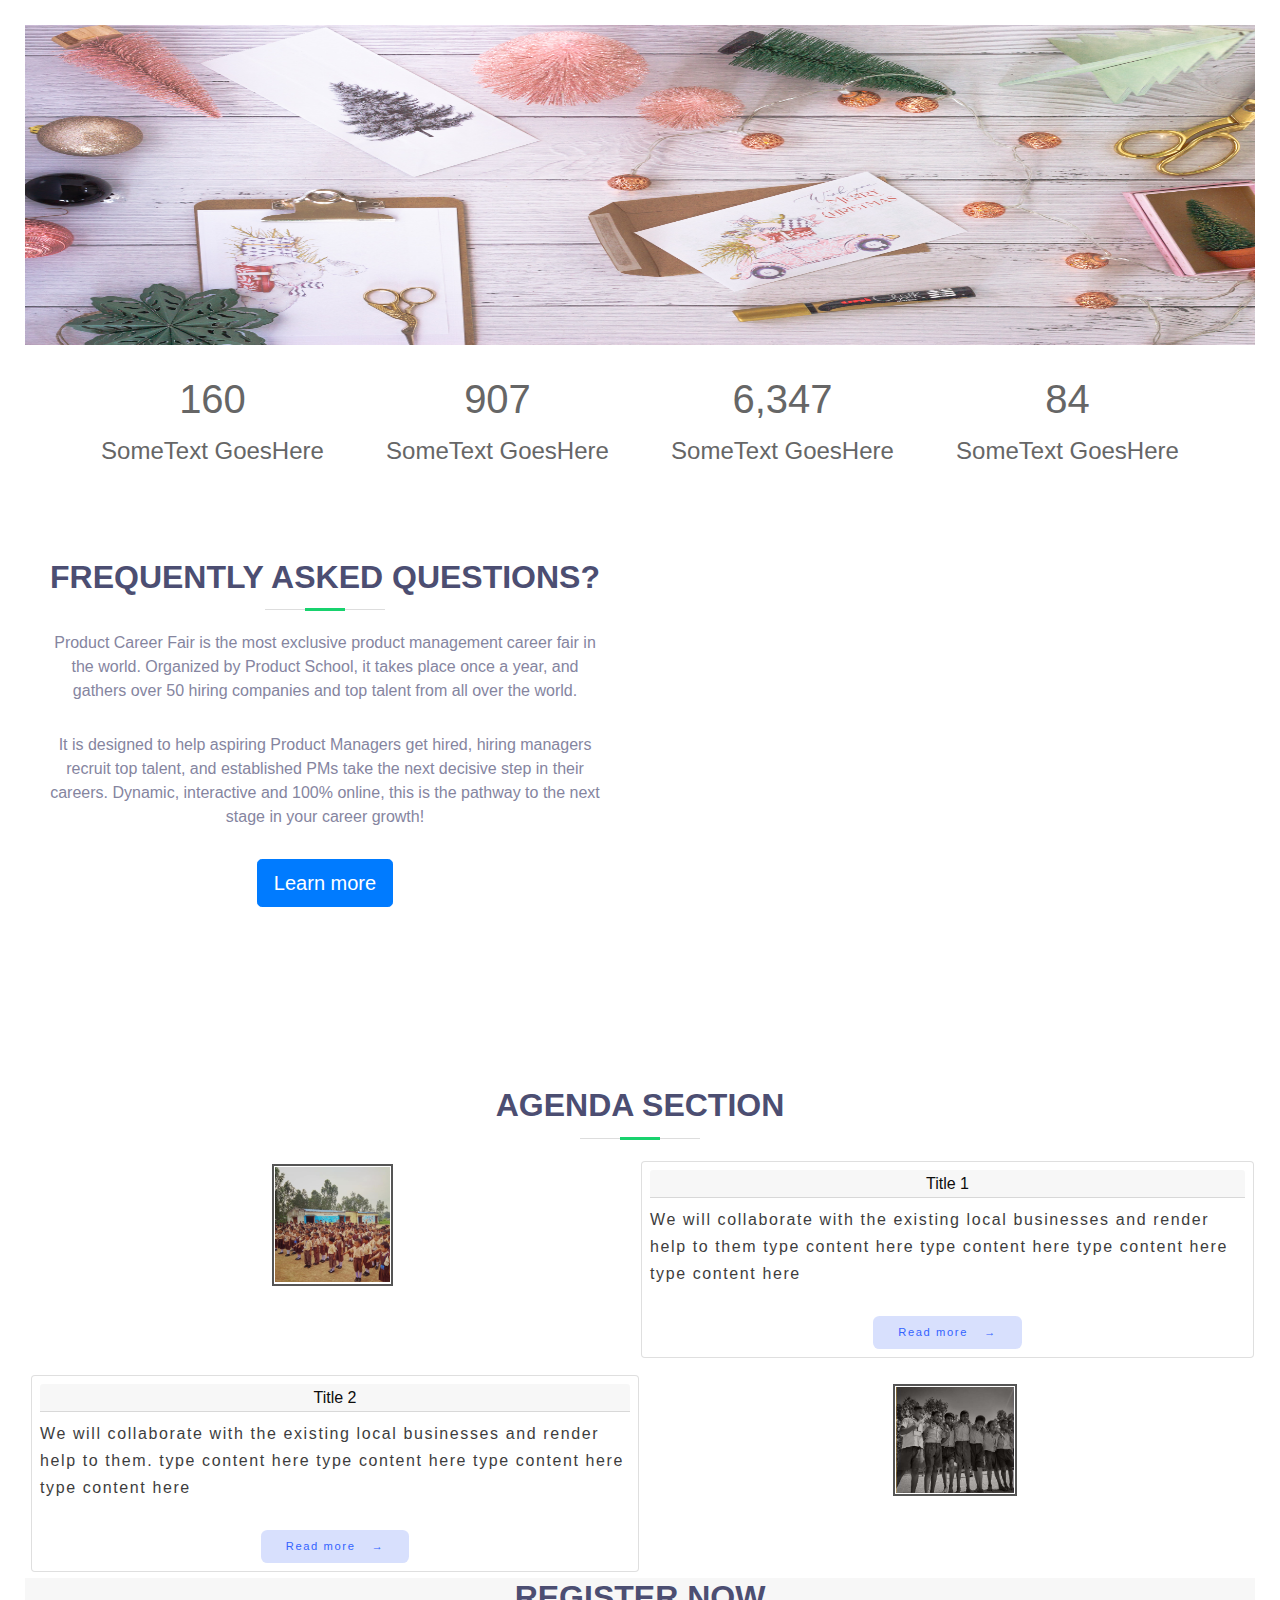
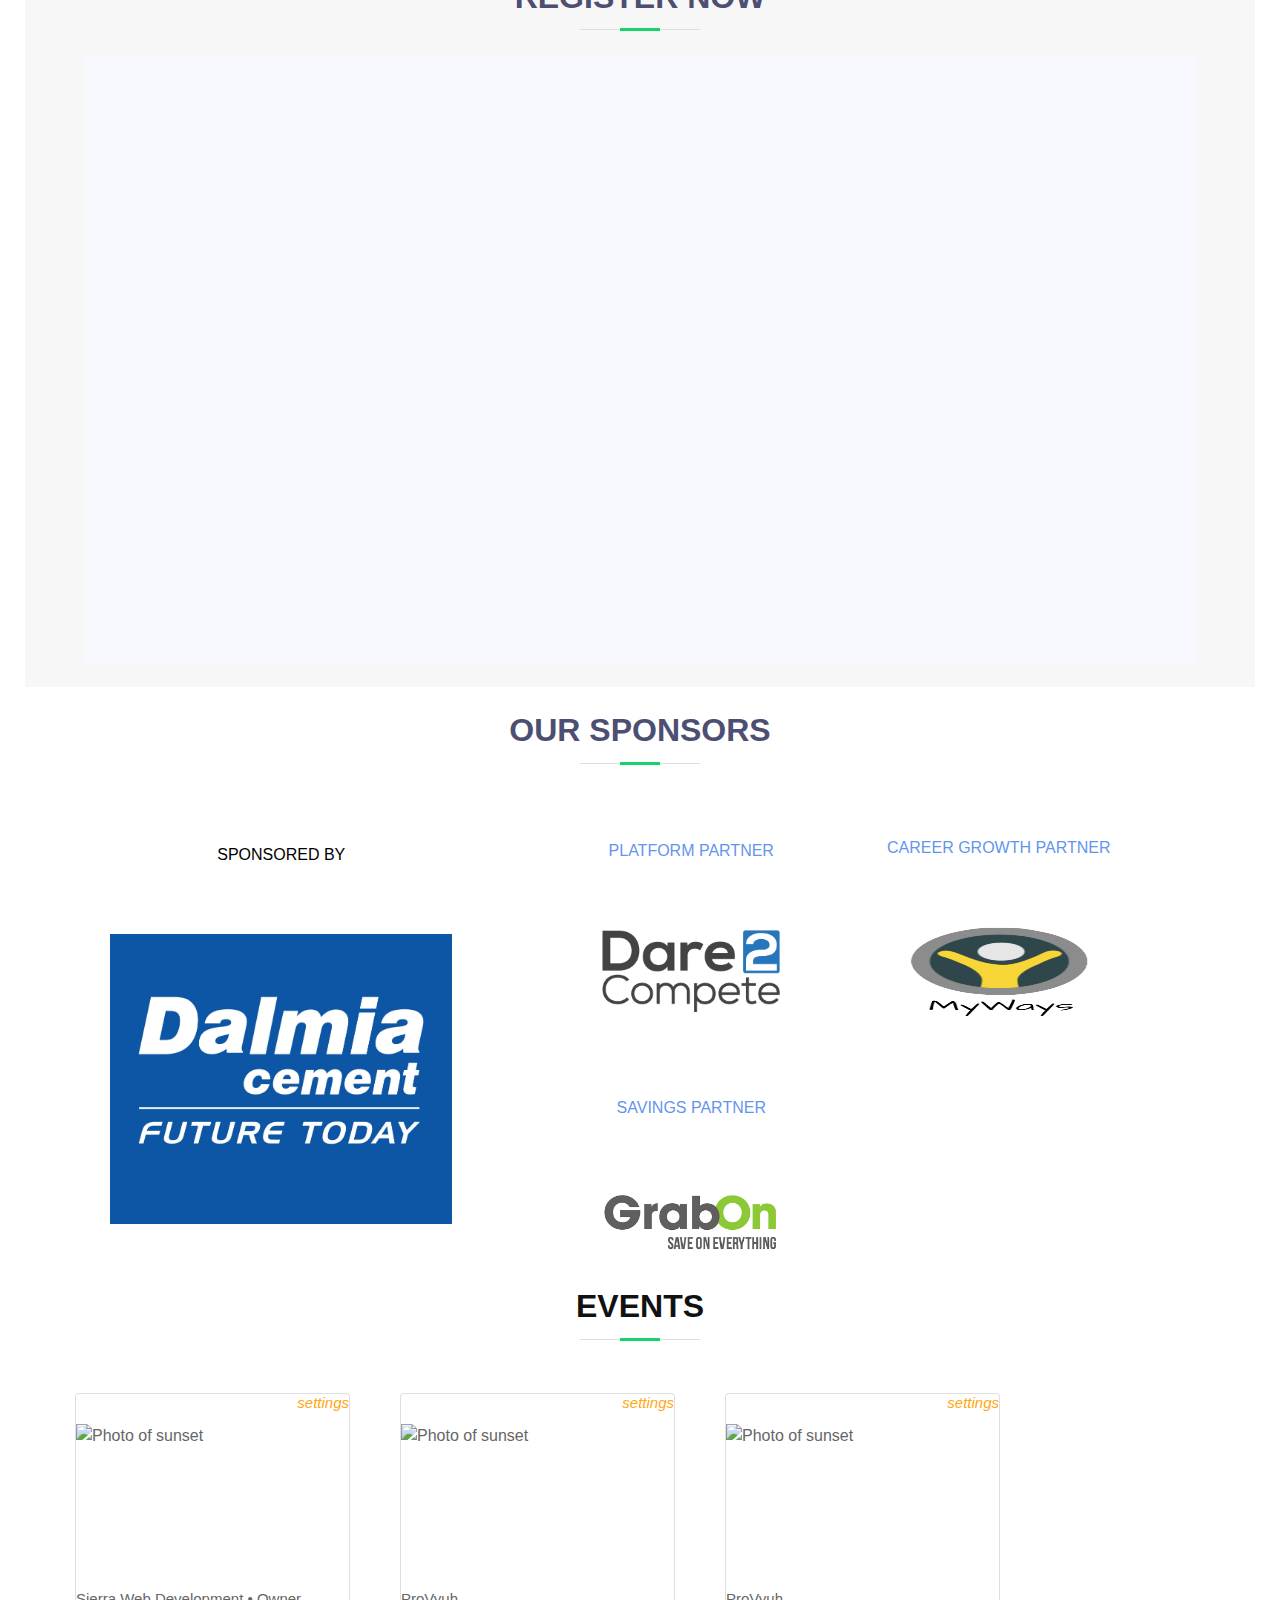
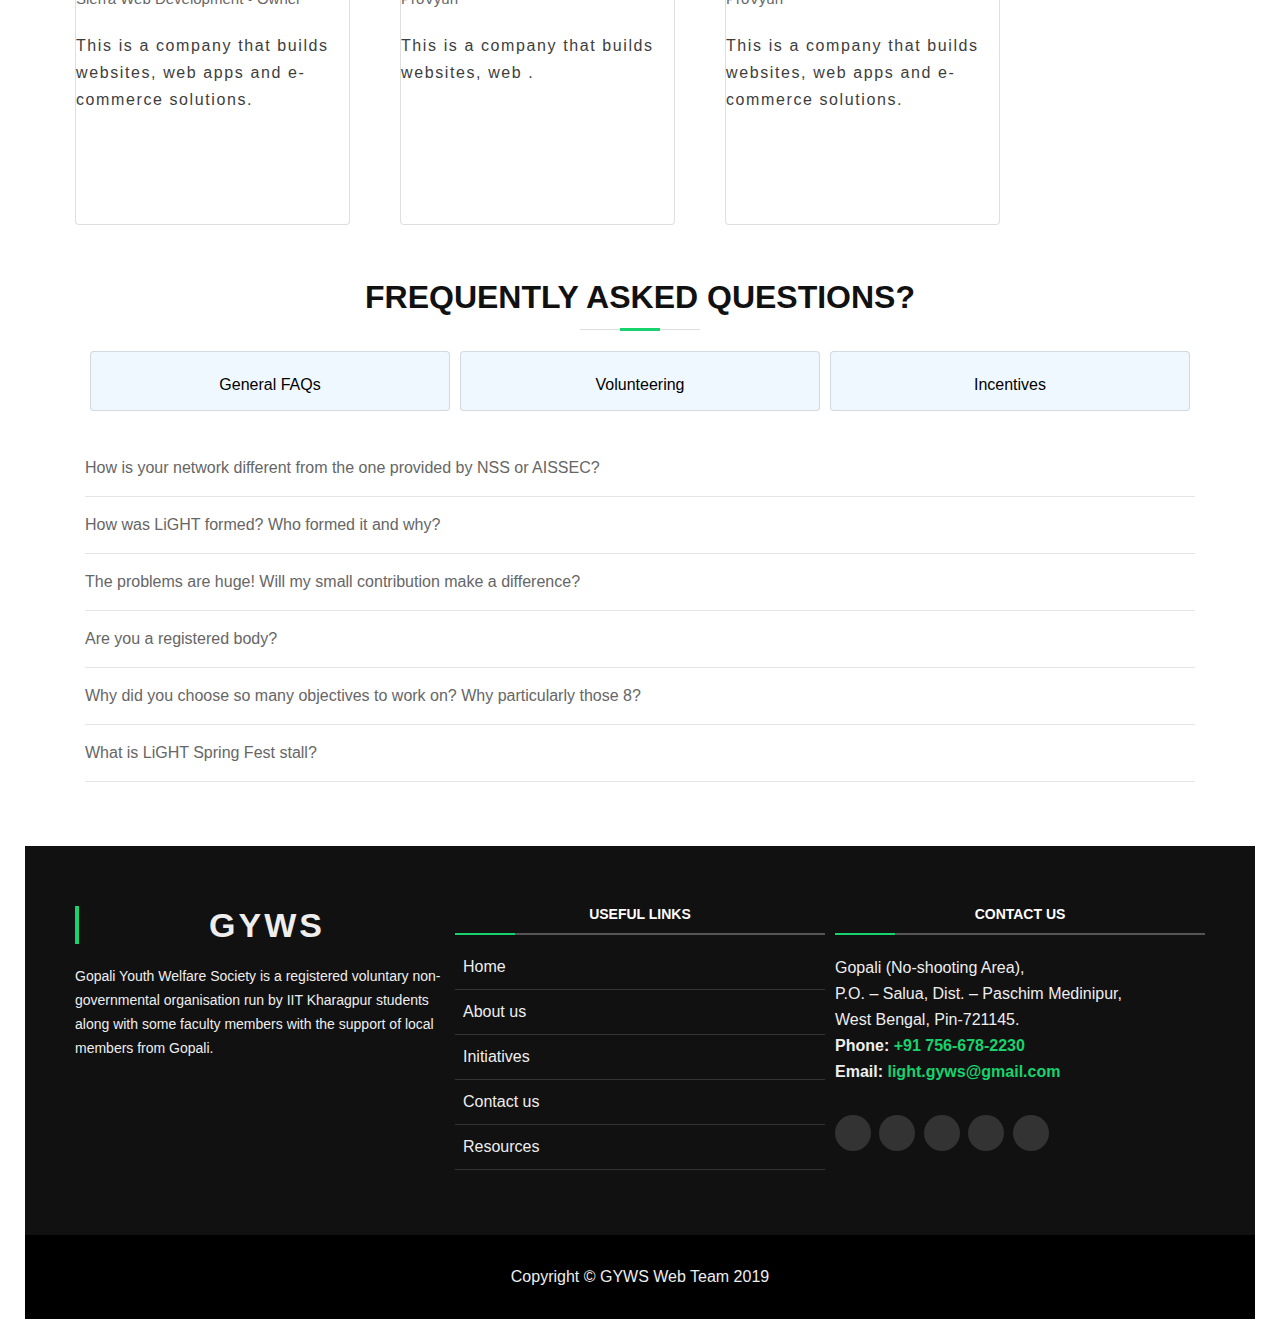
==== commit 6740b291: "modifications in timeline" ====
--- a/index.html
+++ b/index.html
@@ -111,15 +111,15 @@
                 <div class="col-md-6" style="align-items: center;">
                     <center>
                         <img src="./images/jvm.jpg"
-                            style="width:45%;height:10%;padding:1px;margin-top:-6px; border: 5px solid #555;">
+                            style="width:20%;height:2%;padding:1px; padding-bottom:2px; margin-top:4px; border: 2px solid #555;">
                     </center>
                 </div>
-                <div class="col-md-6" style="align-items: center; width:50%;height:25%;padding:1px;margin-top:0px">
+                <div class="col-md-6" style="align-items: center; width:100%;height:25%;padding:1px;margin-top:0px">
 
                     <div class="card">
                         <div class="card-content">
-                            <h1 class="card-header">Title 1</h1>
-                            <p class="card-text">
+                            <h1 class="card-header" style="padding: 0.25rem 1.25rem;">Title 1</h1>
+                            <p class="card-text" style="height: 110px;">
                                 We will collaborate with the existing local businesses and render help to them
                                 type content here type content here type content here type content here
                             </p>
@@ -161,12 +161,12 @@
             </div>
         </div>
         <div class="row">
-            <div class="col-md-6" style="align-items: center; width:50%;height:20%;padding:1px;margin-top:0px">
+            <div class="col-md-6" style="align-items: center; width:100%;height:25%;padding:1px;margin-top:10px">
 
                 <div class="card" style="margin-left: 20px">
                     <div class="card-content">
-                        <h1 class="card-header">Title 2</h1>
-                        <p class="card-text">
+                        <h1 class="card-header" style="padding: 0.25rem 1.25rem;">Title 2</h1>
+                        <p class="card-text" style="height: 110px;">
                             We will collaborate with the existing local businesses and render help to them. type content
                             here
                             type content here type content here type content here
@@ -207,7 +207,7 @@
             <div class="col-md-6" style="align-items: center;">
                 <center>
                     <img src="./images/prayaas.JPG"
-                        style="width:45%;height:10%;padding:1px;margin-top:0px;border: 5px solid #555;">
+                        style="width:20%;height:2%;padding:1px;margin-top:20px;border: 2px solid #555;">
                 </center>
             </div>
         </div>
@@ -236,11 +236,12 @@
         </div>
     </div>
 
-
+</br>
 
     <div class="container-fluid">
-        <div class="text-center intern-headings mt-5" style="font-size: 2rem;"><strong>Our Sponsors</strong></div>
-        <hr class="intern-head-underline">
+        <header class="section-header">
+            <h3 class=" display-4" style="color: #4c4e72;">Our Sponsors</h3>
+        </header>
         <div class="row" >
 
             <div class="col-xs-12 col-md-5" style="align-items: center;margin-left:0px;">
--- a/styles.css
+++ b/styles.css
@@ -71,14 +71,15 @@
 }
 
 .card-content {
-  padding: 1.5rem;
+  padding: 0.5rem;
 }
 
 .card-header {
-  font-size: 1.5rem;
+  font-size: 1.0rem;
   font-weight: 500;
   color: #0d0d0d;
-  margin-bottom: 1.5rem;
+  margin-bottom: 0.5rem;
+  /* padding: 0.15rem 1.25rem; */
 }
 
 .card-text {
@@ -86,15 +87,16 @@
   letter-spacing: 0.1rem;
   line-height: 1.7;
   color: #3d3d3d;
-  margin-bottom: 2.5rem;
-  padding-top: 2rem;
+  margin-bottom: 0.5rem;
+  padding-top: 0.5rem;
+  
 }
 
 .card-btn {
   display: block;
-  width: 30%;
-  padding: 1.0rem;
-  font-size: 1rem;
+  width: 25%;
+  padding: 0.5rem;
+  font-size: 0.7rem;
   text-align: center;
   color: #3363ff;
   background-color: #d8e0fd;
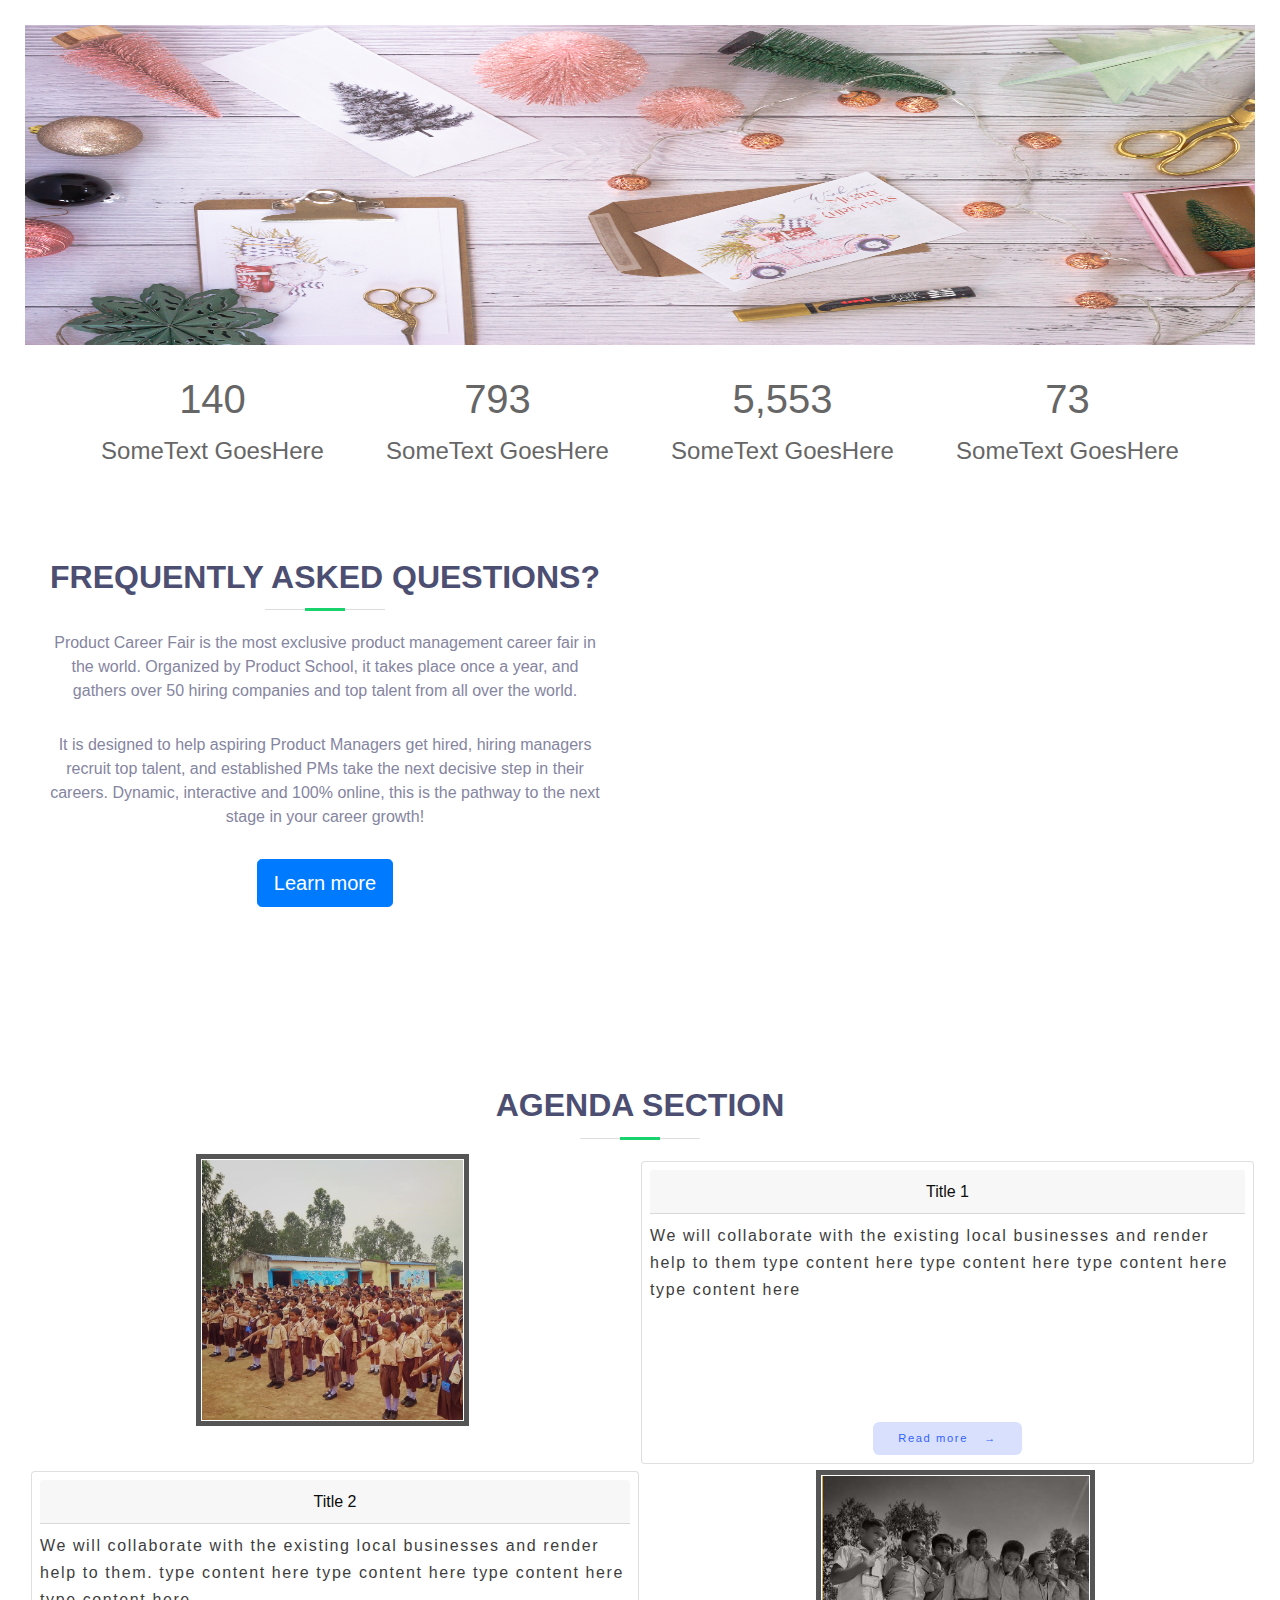
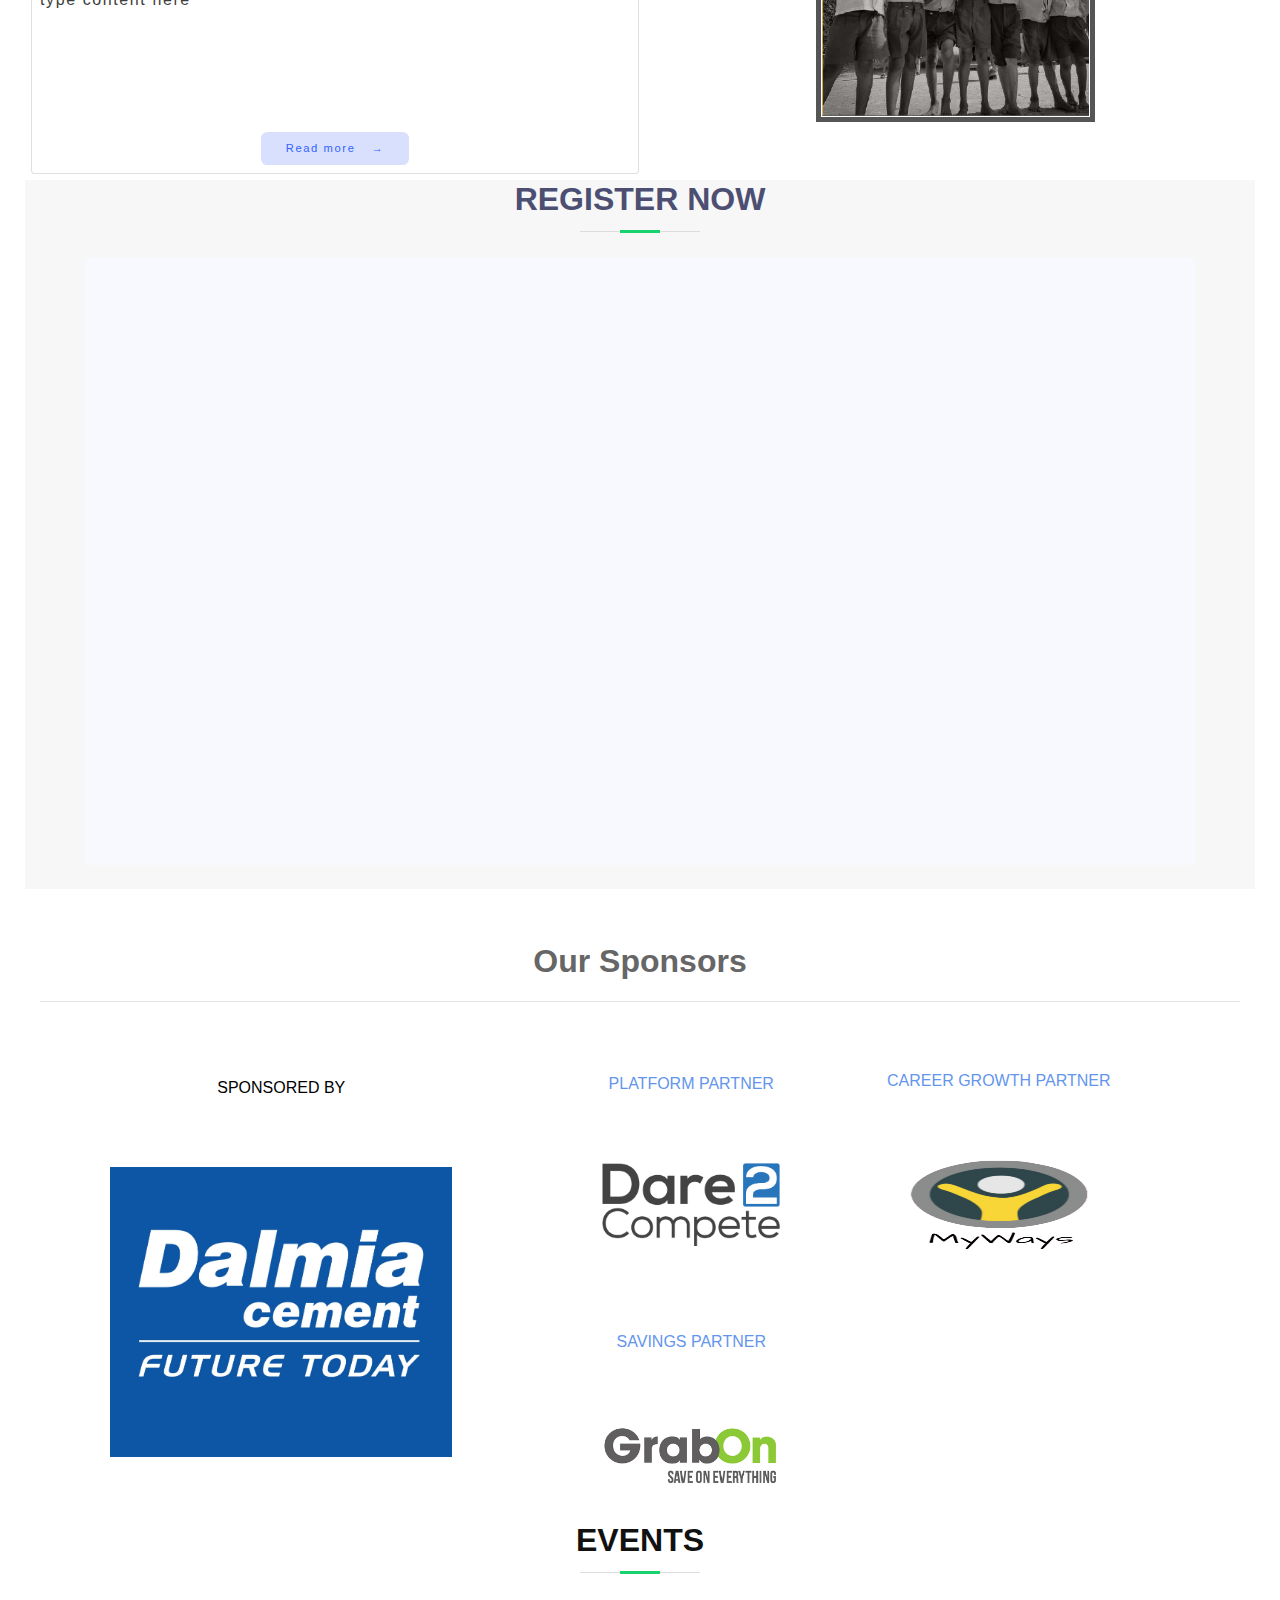
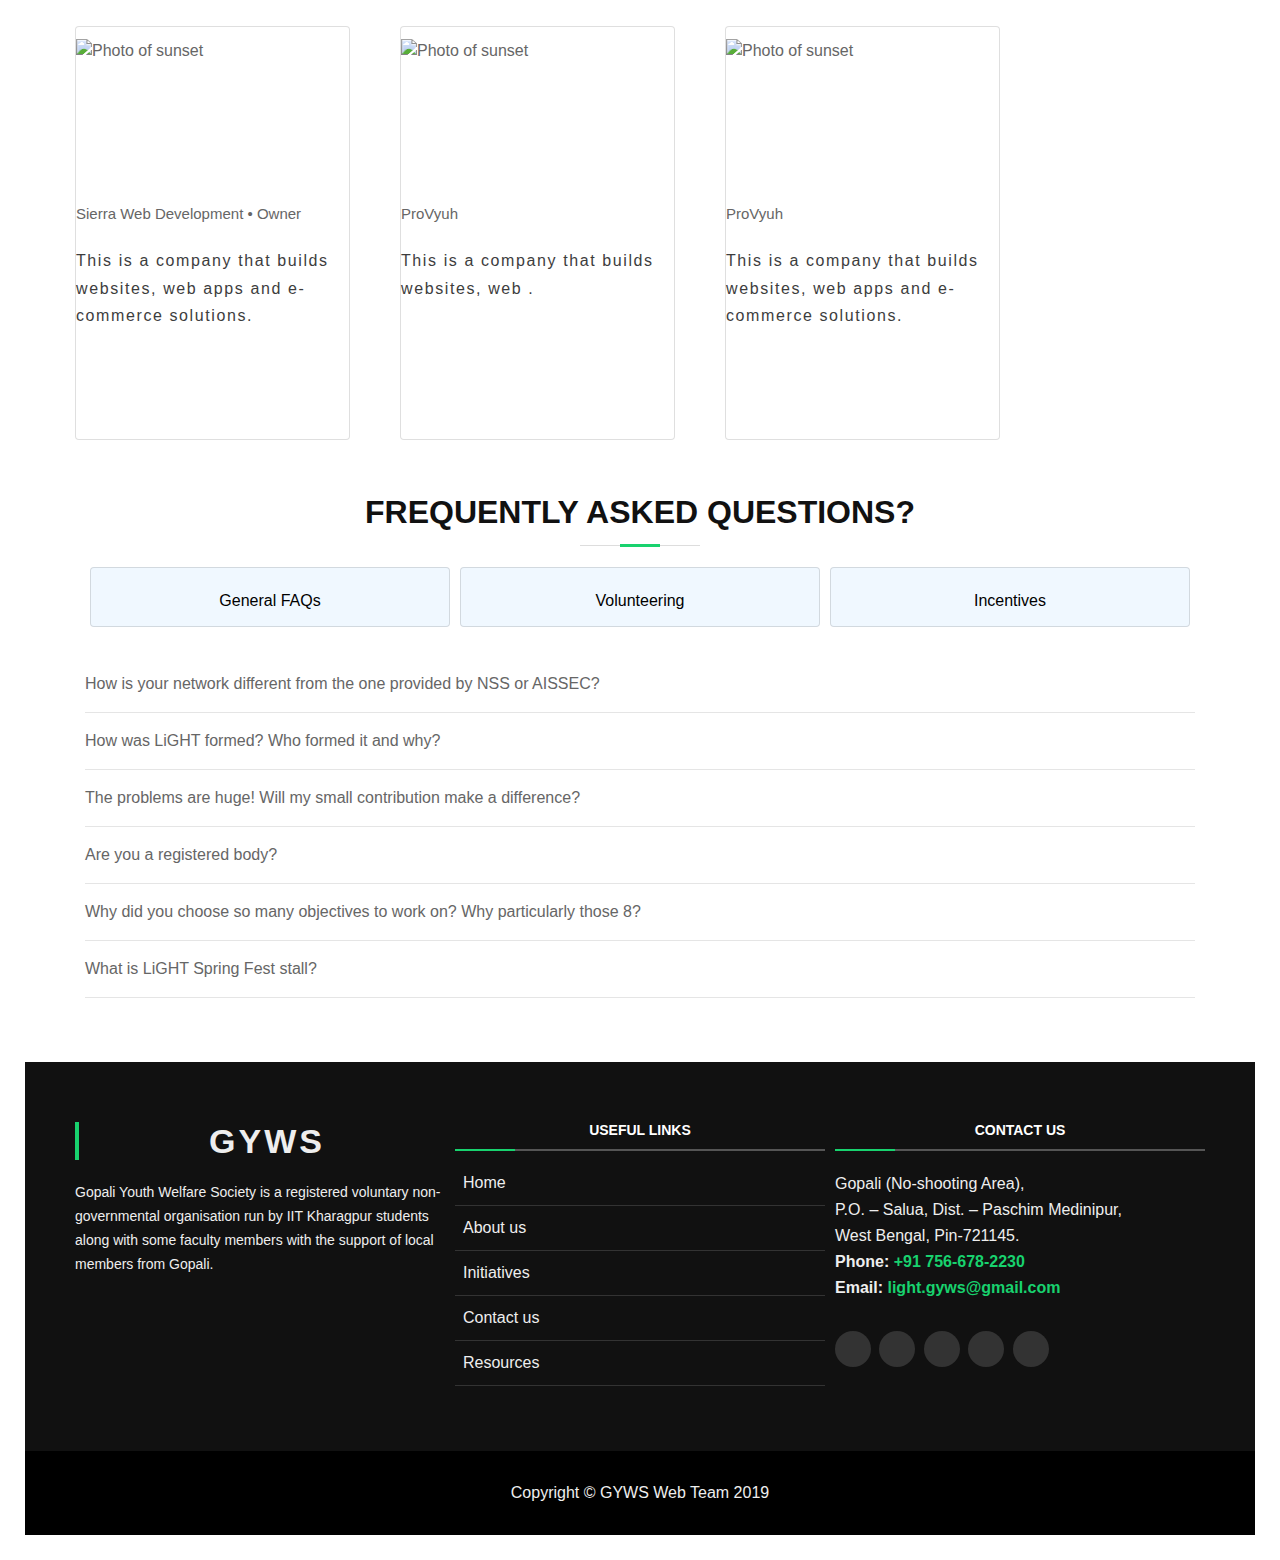
==== commit 1c8b7323: "carosel removal" ====
--- a/index.html
+++ b/index.html
@@ -111,15 +111,15 @@
                 <div class="col-md-6" style="align-items: center;">
                     <center>
                         <img src="./images/jvm.jpg"
-                            style="width:20%;height:2%;padding:1px; padding-bottom:2px; margin-top:4px; border: 2px solid #555;">
+                            style="width:45%;height:10%;padding:1px;margin-top:-6px; border: 5px solid #555;">
                     </center>
                 </div>
-                <div class="col-md-6" style="align-items: center; width:100%;height:25%;padding:1px;margin-top:0px">
+                <div class="col-md-6" style="align-items: center; width:50%;height:25%;padding:1px;margin-top:0px">
 
                     <div class="card">
                         <div class="card-content">
-                            <h1 class="card-header" style="padding: 0.25rem 1.25rem;">Title 1</h1>
-                            <p class="card-text" style="height: 110px;">
+                            <h1 class="card-header">Title 1</h1>
+                            <p class="card-text">
                                 We will collaborate with the existing local businesses and render help to them
                                 type content here type content here type content here type content here
                             </p>
@@ -161,12 +161,12 @@
             </div>
         </div>
         <div class="row">
-            <div class="col-md-6" style="align-items: center; width:100%;height:25%;padding:1px;margin-top:10px">
+            <div class="col-md-6" style="align-items: center; width:50%;height:20%;padding:1px;margin-top:0px">
 
                 <div class="card" style="margin-left: 20px">
                     <div class="card-content">
-                        <h1 class="card-header" style="padding: 0.25rem 1.25rem;">Title 2</h1>
-                        <p class="card-text" style="height: 110px;">
+                        <h1 class="card-header">Title 2</h1>
+                        <p class="card-text">
                             We will collaborate with the existing local businesses and render help to them. type content
                             here
                             type content here type content here type content here
@@ -207,7 +207,7 @@
             <div class="col-md-6" style="align-items: center;">
                 <center>
                     <img src="./images/prayaas.JPG"
-                        style="width:20%;height:2%;padding:1px;margin-top:20px;border: 2px solid #555;">
+                        style="width:45%;height:10%;padding:1px;margin-top:0px;border: 5px solid #555;">
                 </center>
             </div>
         </div>
@@ -236,12 +236,11 @@
         </div>
     </div>
 
-</br>
+
 
     <div class="container-fluid">
-        <header class="section-header">
-            <h3 class=" display-4" style="color: #4c4e72;">Our Sponsors</h3>
-        </header>
+        <div class="text-center intern-headings mt-5" style="font-size: 2rem;"><strong>Our Sponsors</strong></div>
+        <hr class="intern-head-underline">
         <div class="row" >
 
             <div class="col-xs-12 col-md-5" style="align-items: center;margin-left:0px;">
@@ -292,7 +291,7 @@
         <div class="row mar">
           <div class="col-md-3 col-sm-6 align">
             <div class="card card-block">
-            <h4 class="card-title text-right"><i class="material-icons">settings</i></h4>
+            <h4 class="card-title text-right"></h4>
           <img src="https://static.pexels.com/photos/7096/people-woman-coffee-meeting.jpg" alt="Photo of sunset">
               <h5 class="card-title mt-3 mb-3">Sierra Web Development • Owner</h5>
               <p class="card-text">This is a company that builds websites, web apps and e-commerce solutions.</p>
@@ -300,7 +299,7 @@
           </div>
           <div class="col-md-3 col-sm-6 padd align">
             <div class="card card-block">
-            <h4 class="card-title text-right"><i class="material-icons">settings</i></h4>
+            <h4 class="card-title text-right"></h4>
           <img src="https://static.pexels.com/photos/7357/startup-photos.jpg" alt="Photo of sunset">
               <h5 class="card-title  mt-3 mb-3">ProVyuh</h5>
               <p class="card-text">This is a company that builds websites, web .</p>
@@ -308,7 +307,7 @@
           </div>
           <div class="col-md-3 col-sm-6 align">
             <div class="card card-block">
-            <h4 class="card-title text-right"><i class="material-icons">settings</i></h4>
+            <h4 class="card-title text-right"></h4>
           <img src="https://static.pexels.com/photos/262550/pexels-photo-262550.jpeg" alt="Photo of sunset">
               <h5 class="card-title  mt-3 mb-3">ProVyuh</h5>
               <p class="card-text">This is a company that builds websites, web apps and e-commerce solutions.</p>
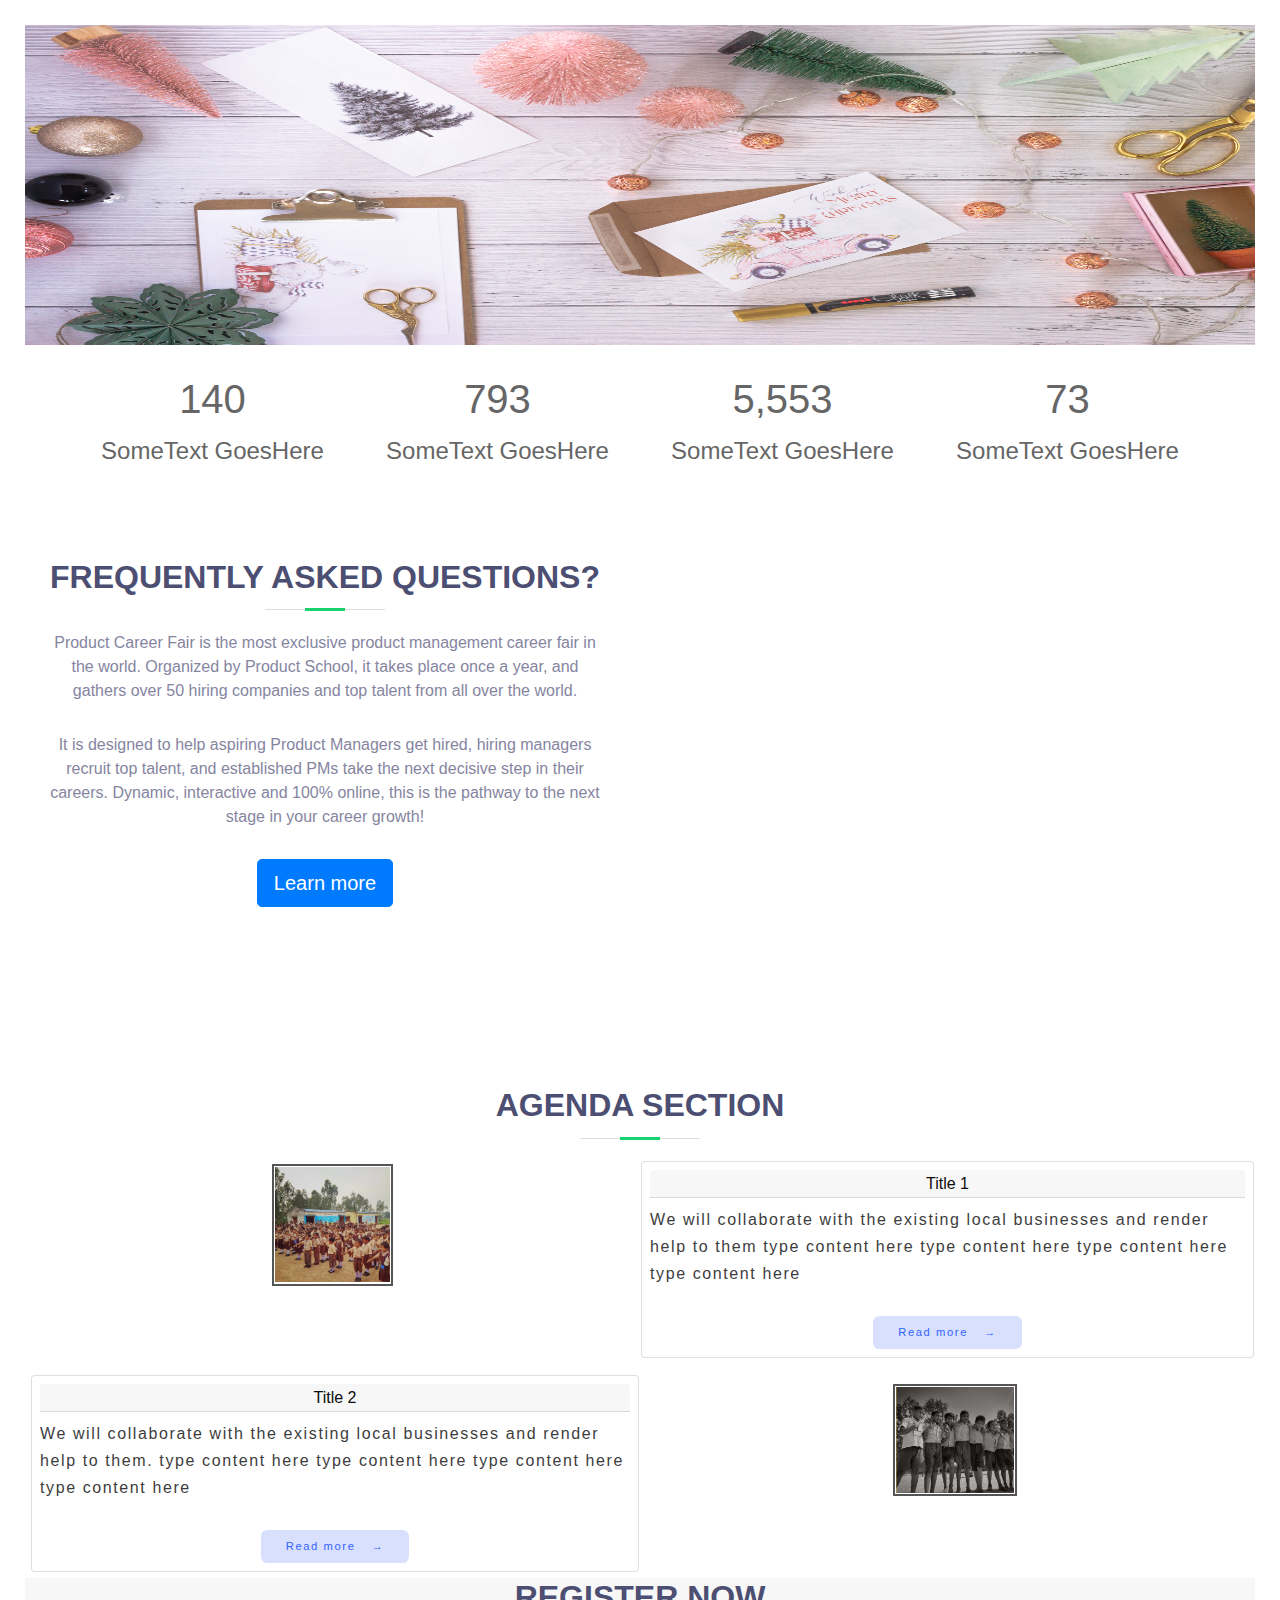
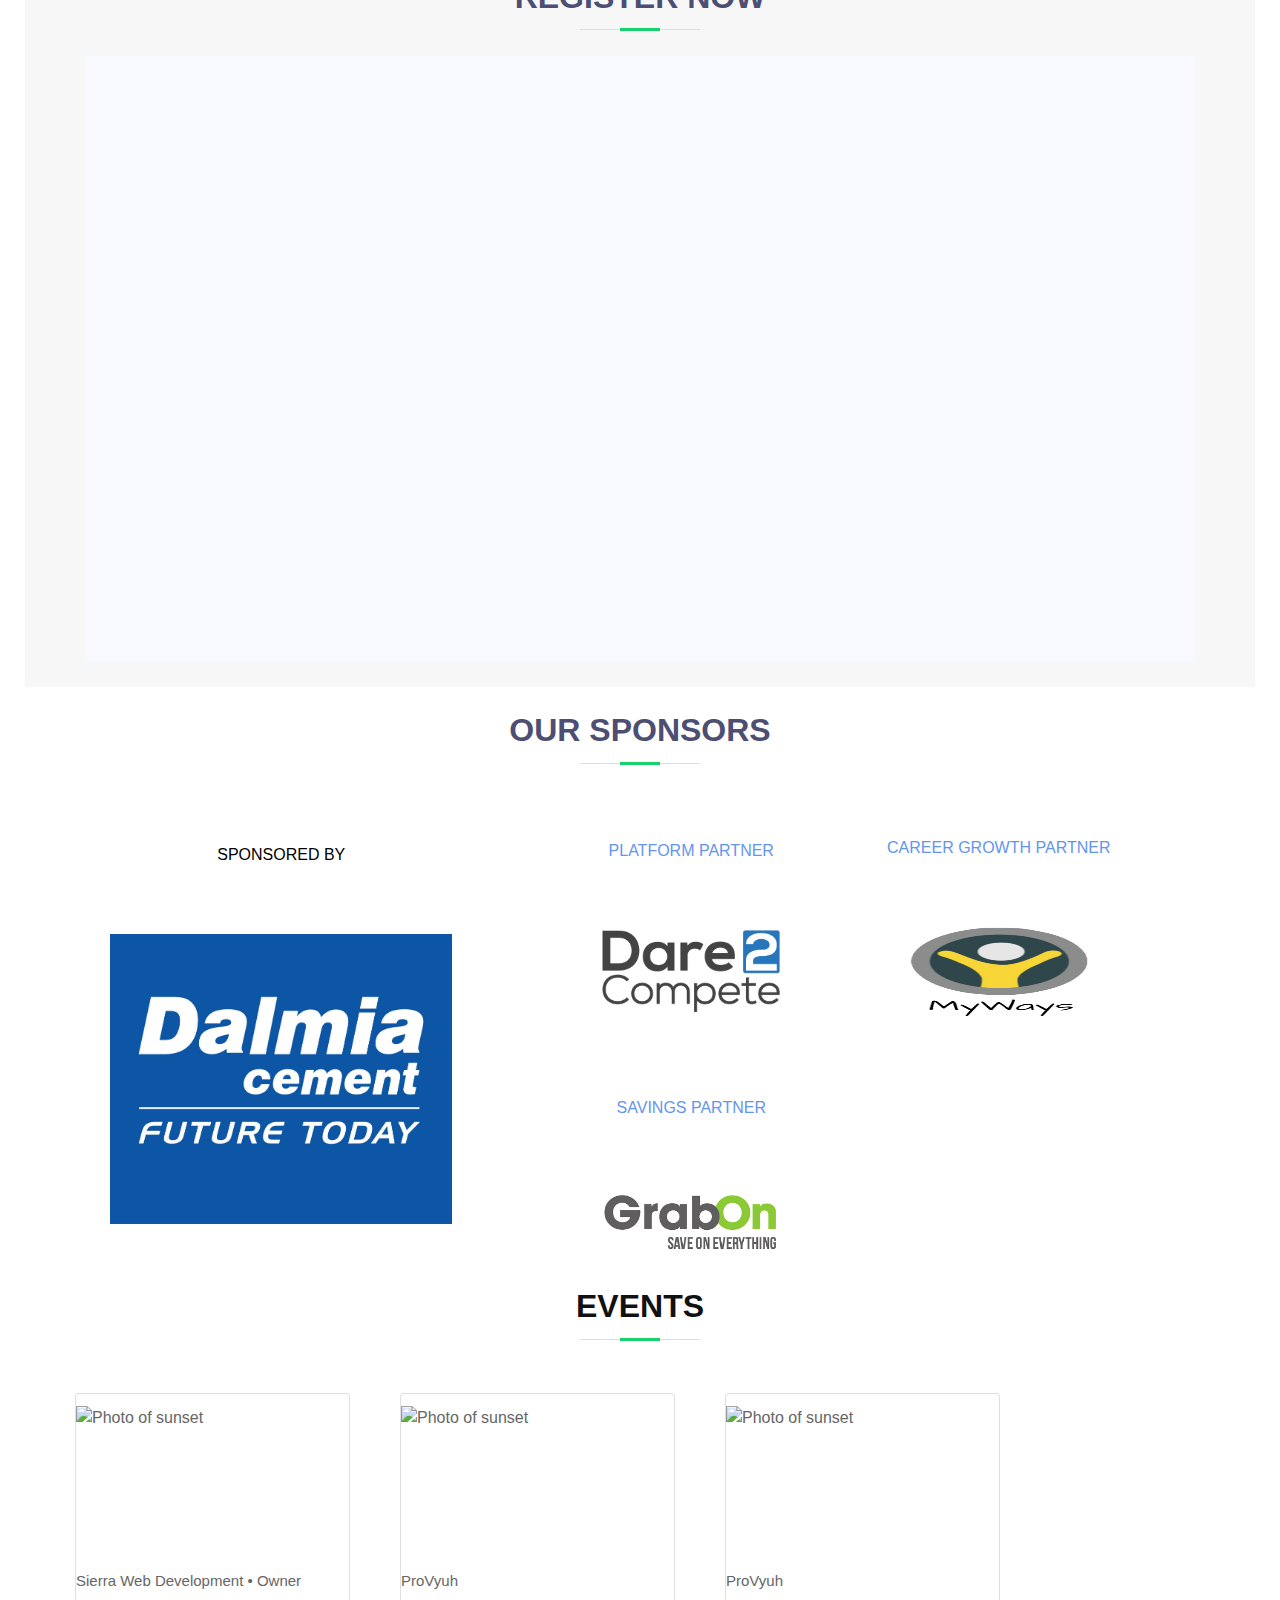
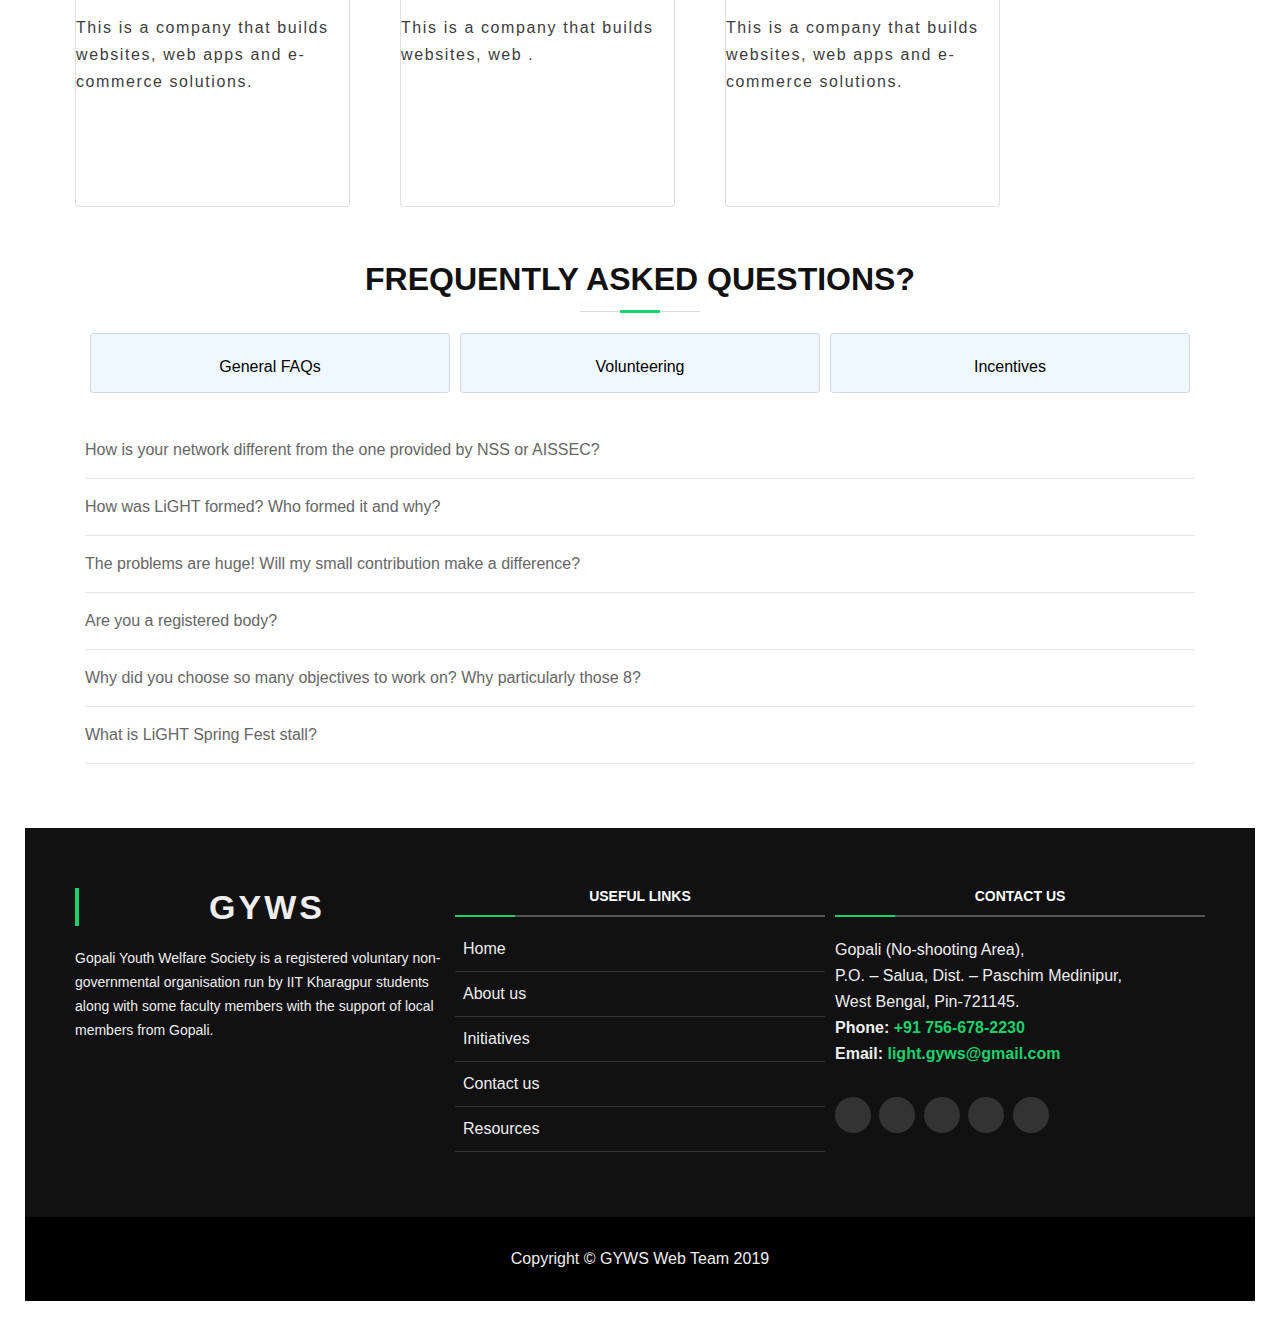
==== commit 99bde122: "Merge branch 'main' of https://github.com/Debabrata-bhakat/fest-website into main" ====
--- a/index.html
+++ b/index.html
@@ -111,15 +111,15 @@
                 <div class="col-md-6" style="align-items: center;">
                     <center>
                         <img src="./images/jvm.jpg"
-                            style="width:45%;height:10%;padding:1px;margin-top:-6px; border: 5px solid #555;">
+                            style="width:20%;height:2%;padding:1px; padding-bottom:2px; margin-top:4px; border: 2px solid #555;">
                     </center>
                 </div>
-                <div class="col-md-6" style="align-items: center; width:50%;height:25%;padding:1px;margin-top:0px">
+                <div class="col-md-6" style="align-items: center; width:100%;height:25%;padding:1px;margin-top:0px">
 
                     <div class="card">
                         <div class="card-content">
-                            <h1 class="card-header">Title 1</h1>
-                            <p class="card-text">
+                            <h1 class="card-header" style="padding: 0.25rem 1.25rem;">Title 1</h1>
+                            <p class="card-text" style="height: 110px;">
                                 We will collaborate with the existing local businesses and render help to them
                                 type content here type content here type content here type content here
                             </p>
@@ -161,12 +161,12 @@
             </div>
         </div>
         <div class="row">
-            <div class="col-md-6" style="align-items: center; width:50%;height:20%;padding:1px;margin-top:0px">
+            <div class="col-md-6" style="align-items: center; width:100%;height:25%;padding:1px;margin-top:10px">
 
                 <div class="card" style="margin-left: 20px">
                     <div class="card-content">
-                        <h1 class="card-header">Title 2</h1>
-                        <p class="card-text">
+                        <h1 class="card-header" style="padding: 0.25rem 1.25rem;">Title 2</h1>
+                        <p class="card-text" style="height: 110px;">
                             We will collaborate with the existing local businesses and render help to them. type content
                             here
                             type content here type content here type content here
@@ -207,7 +207,7 @@
             <div class="col-md-6" style="align-items: center;">
                 <center>
                     <img src="./images/prayaas.JPG"
-                        style="width:45%;height:10%;padding:1px;margin-top:0px;border: 5px solid #555;">
+                        style="width:20%;height:2%;padding:1px;margin-top:20px;border: 2px solid #555;">
                 </center>
             </div>
         </div>
@@ -236,11 +236,12 @@
         </div>
     </div>
 
-
+</br>
 
     <div class="container-fluid">
-        <div class="text-center intern-headings mt-5" style="font-size: 2rem;"><strong>Our Sponsors</strong></div>
-        <hr class="intern-head-underline">
+        <header class="section-header">
+            <h3 class=" display-4" style="color: #4c4e72;">Our Sponsors</h3>
+        </header>
         <div class="row" >
 
             <div class="col-xs-12 col-md-5" style="align-items: center;margin-left:0px;">
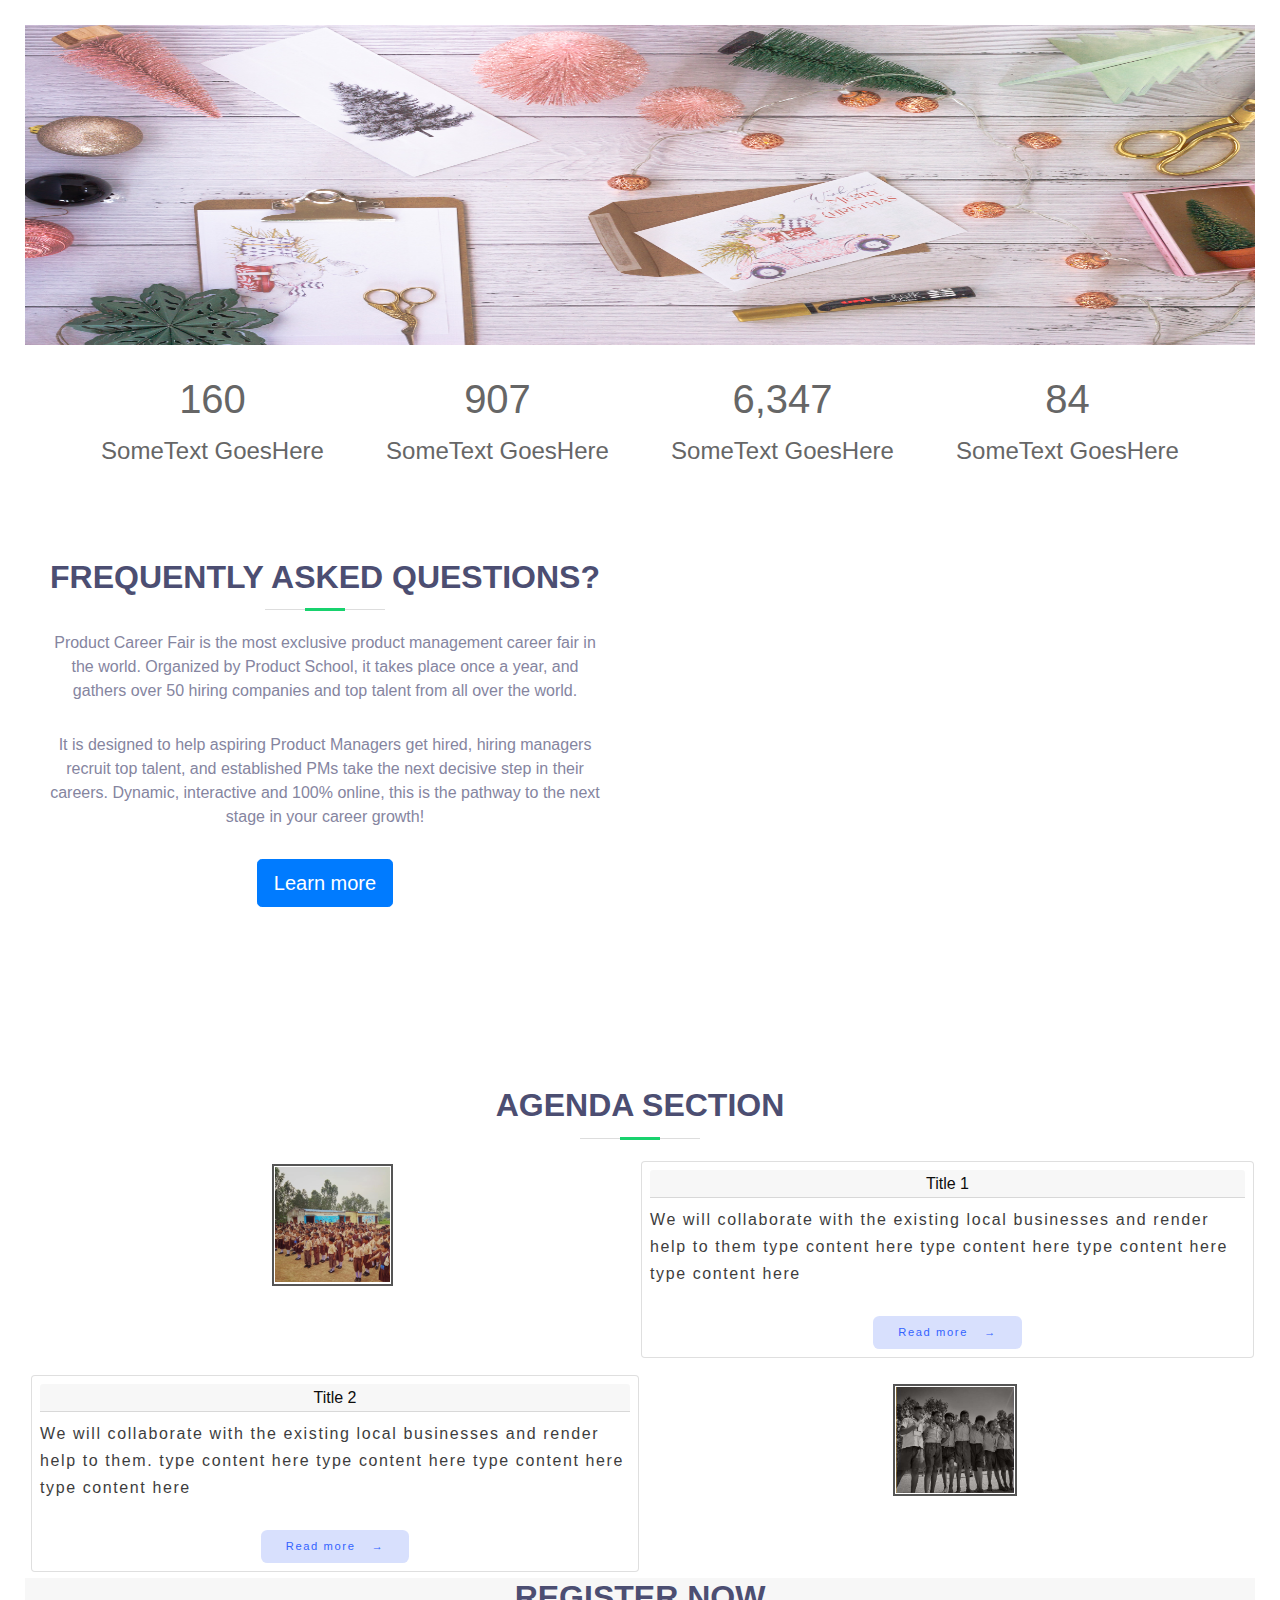
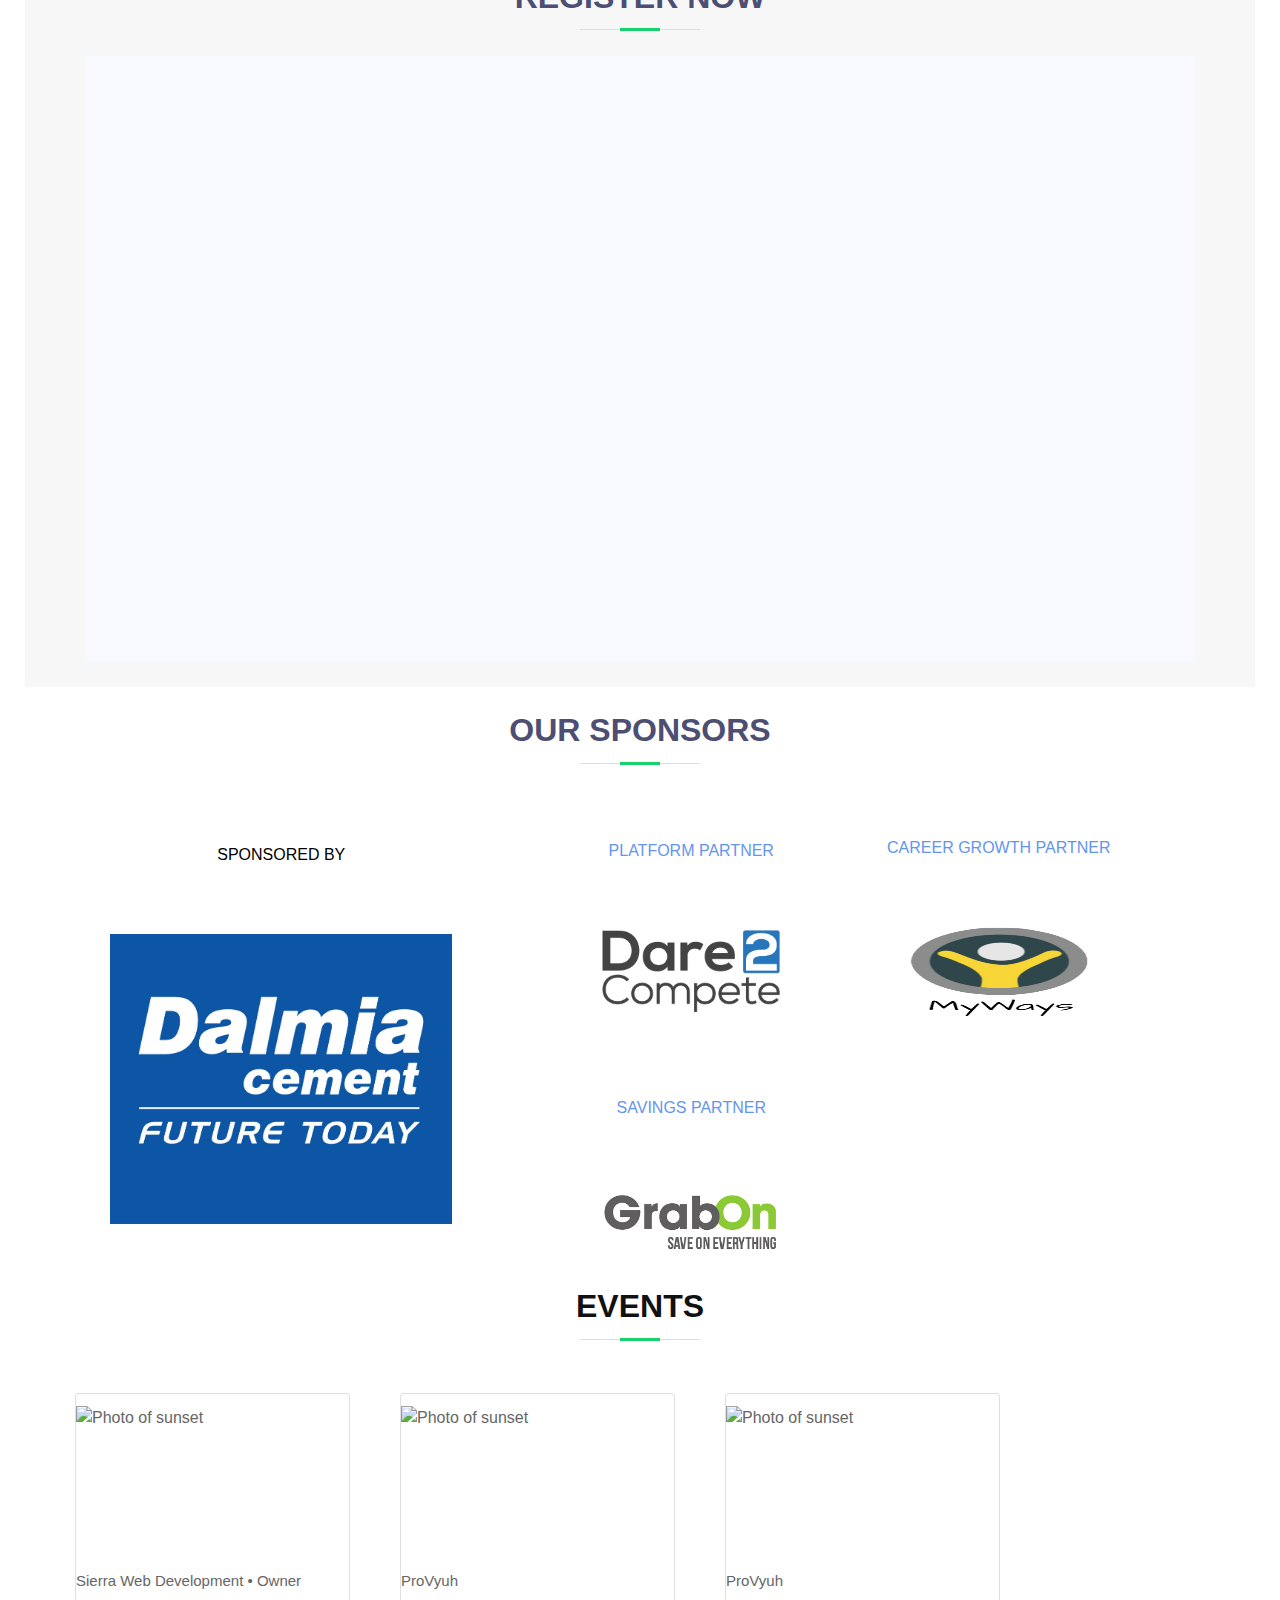
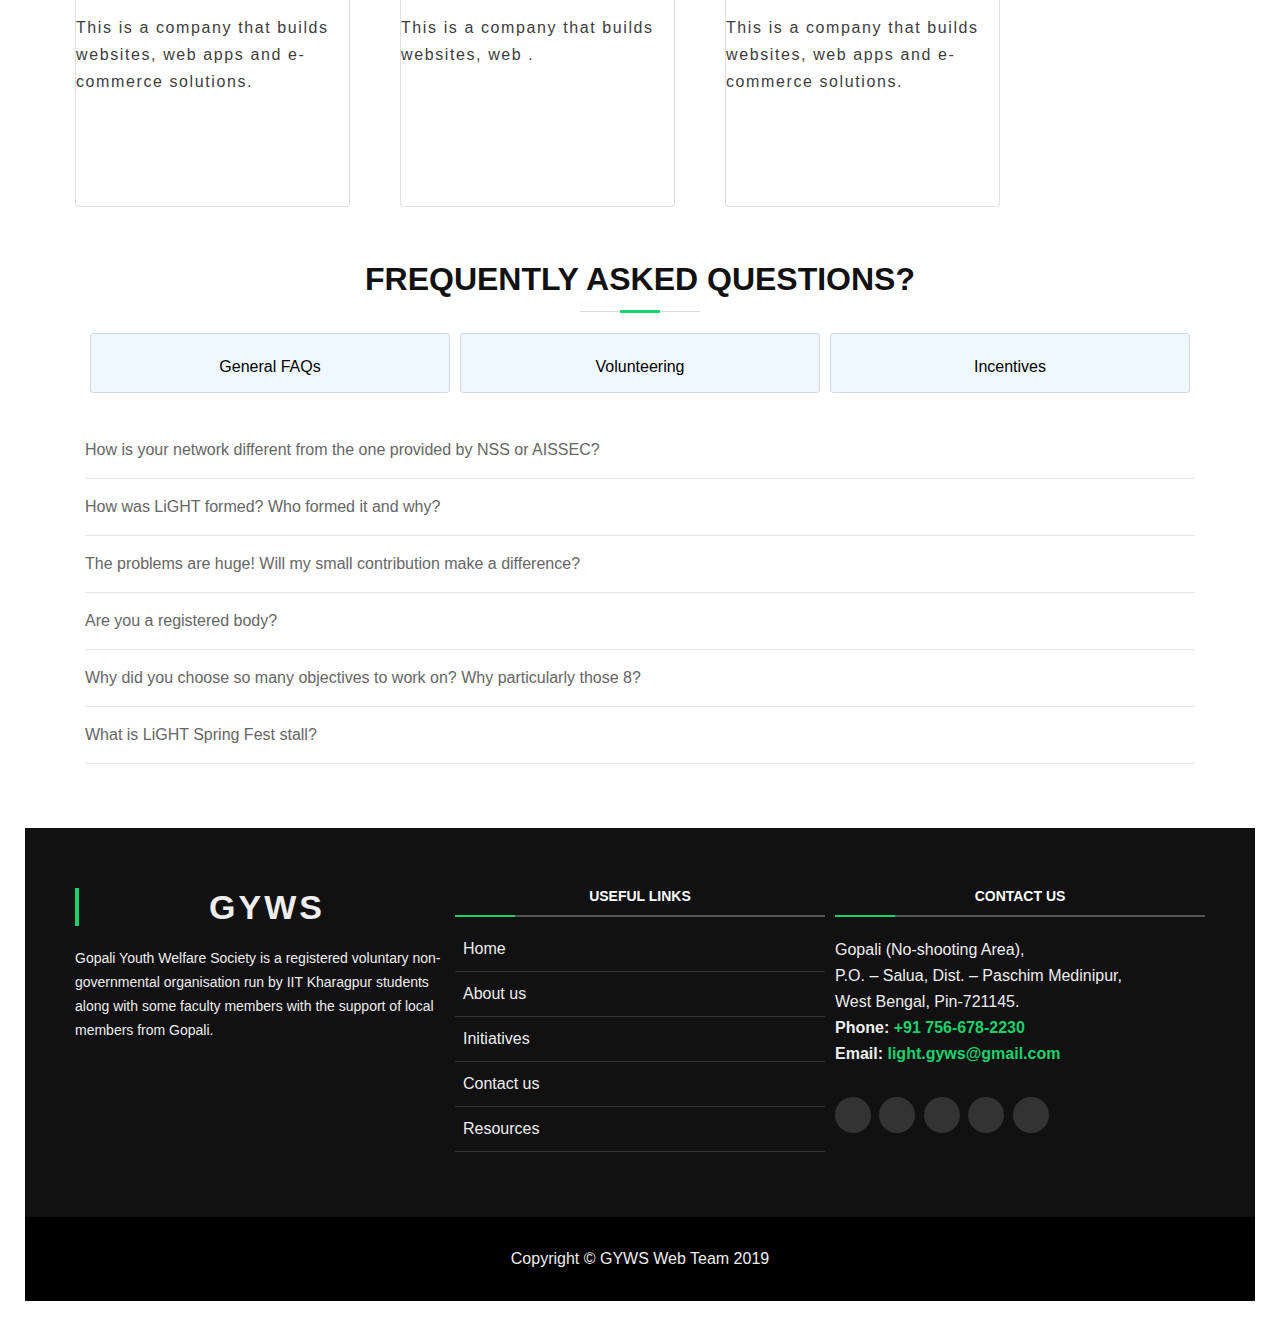
==== commit 4a1295c9: "carosel pause" ====
--- a/index.html
+++ b/index.html
@@ -329,7 +329,7 @@
             <h3>frequently asked questions?</h3>
         </header>
         <div class="row mx-auto my-auto">
-            <div id="recipeCarousel" class="carousel slide w-100" data-ride="carousel">
+            <div id="recipeCarousel" class="carousel slide w-100" >
                 <div class="carousel-inner " role="listbox">
                     <div class="carousel-item active">
                         <div class="col-md-4">
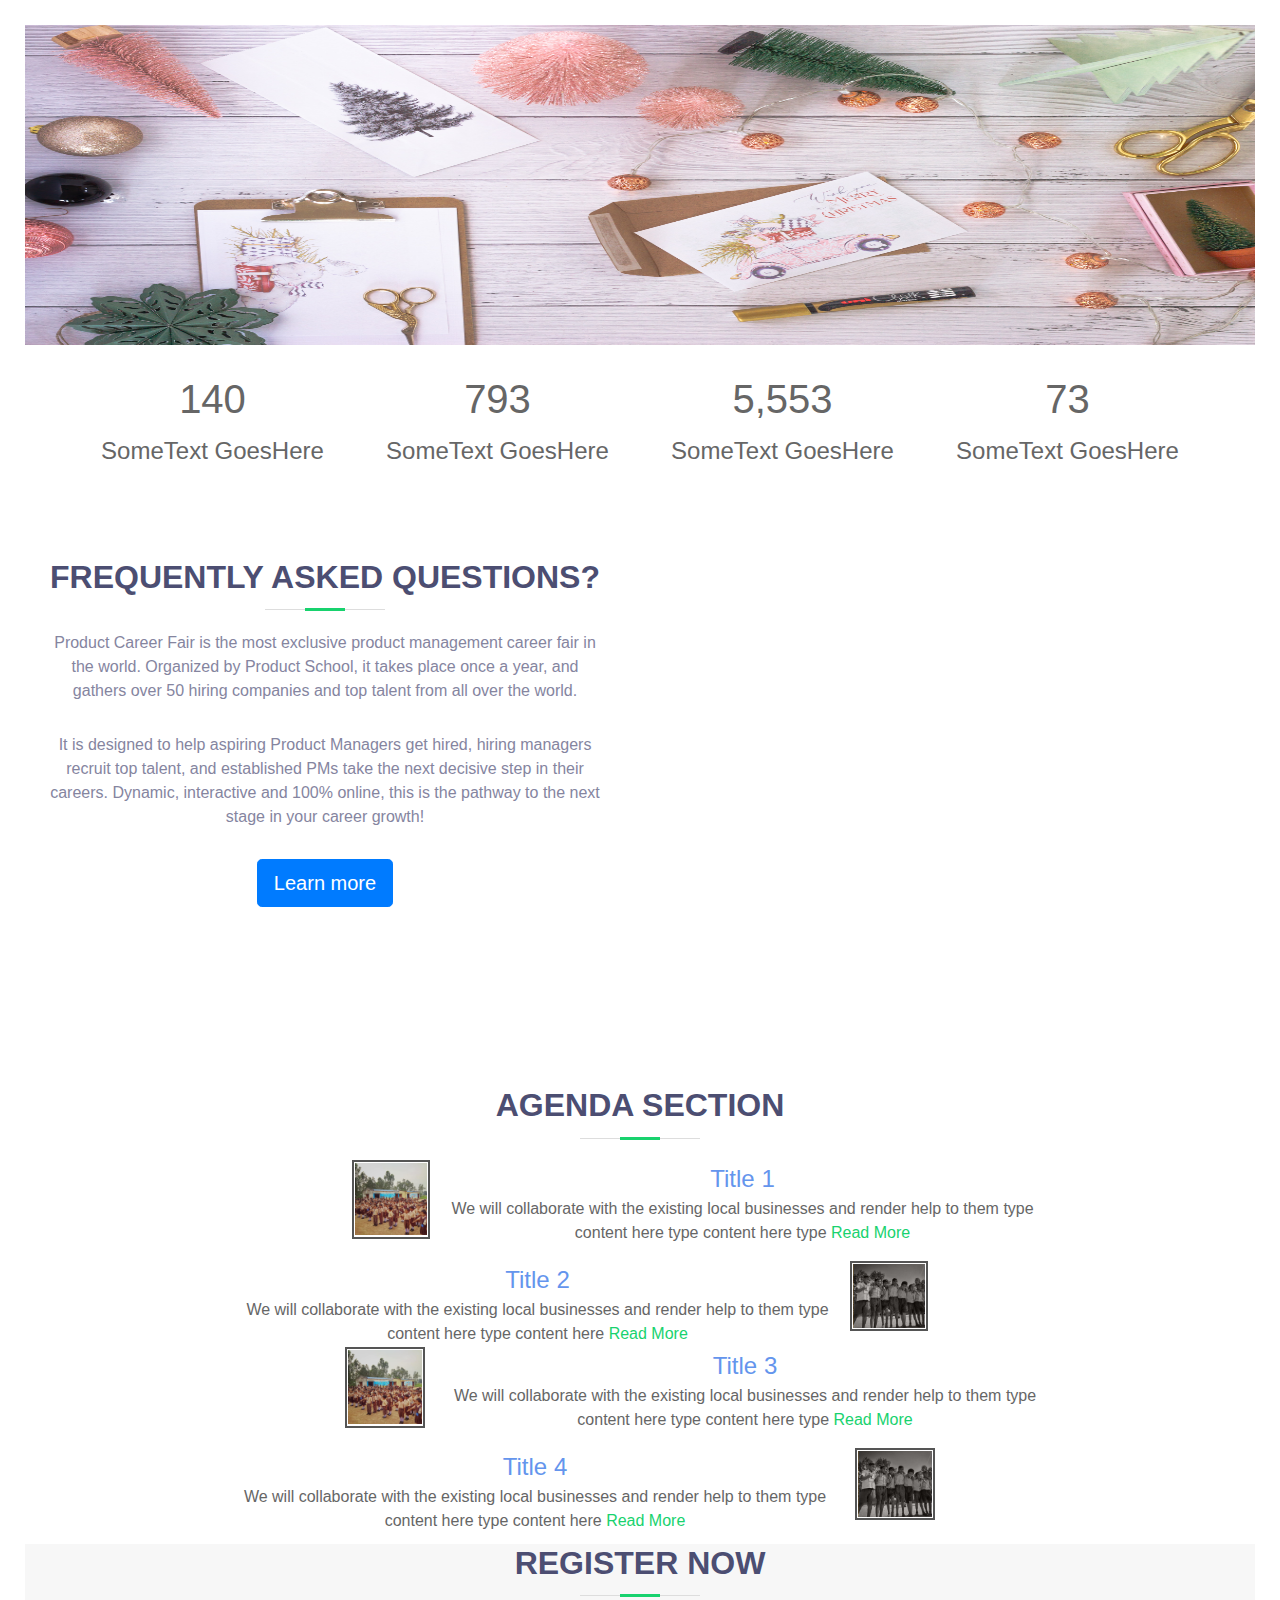
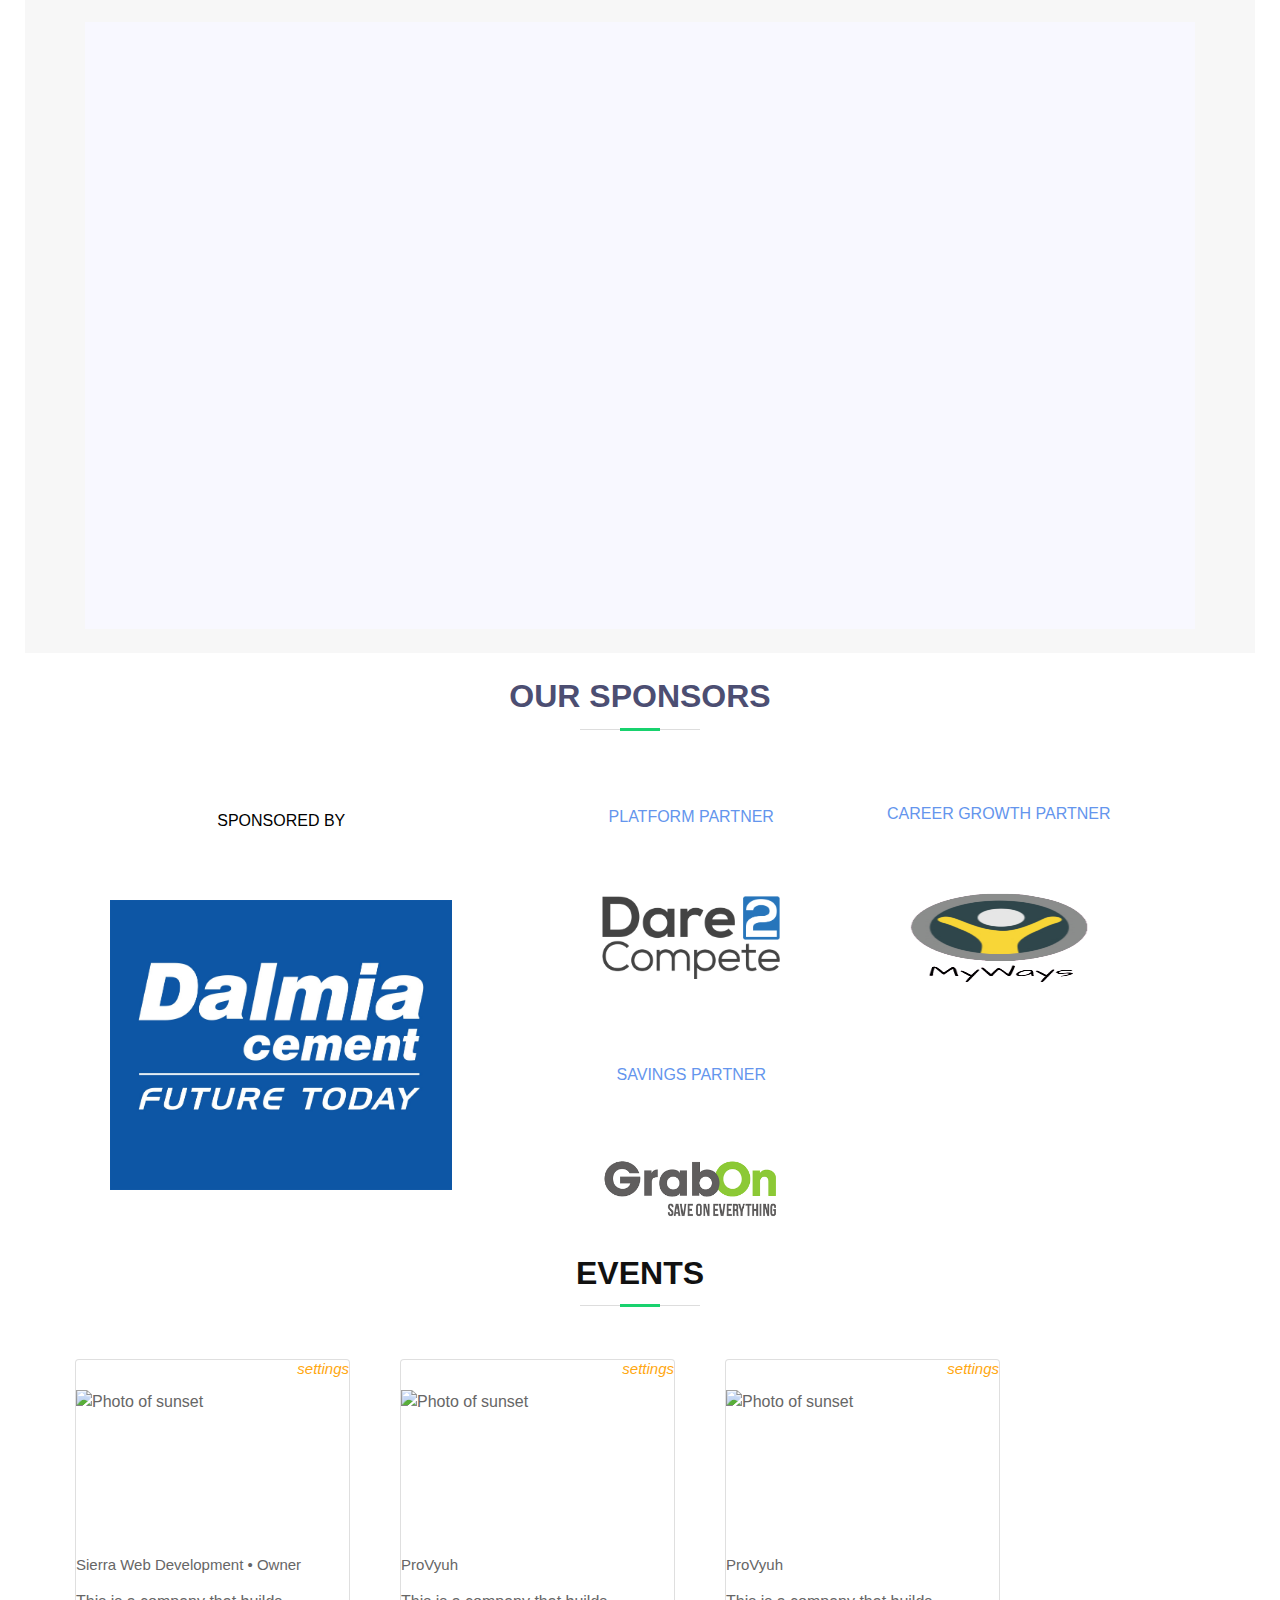
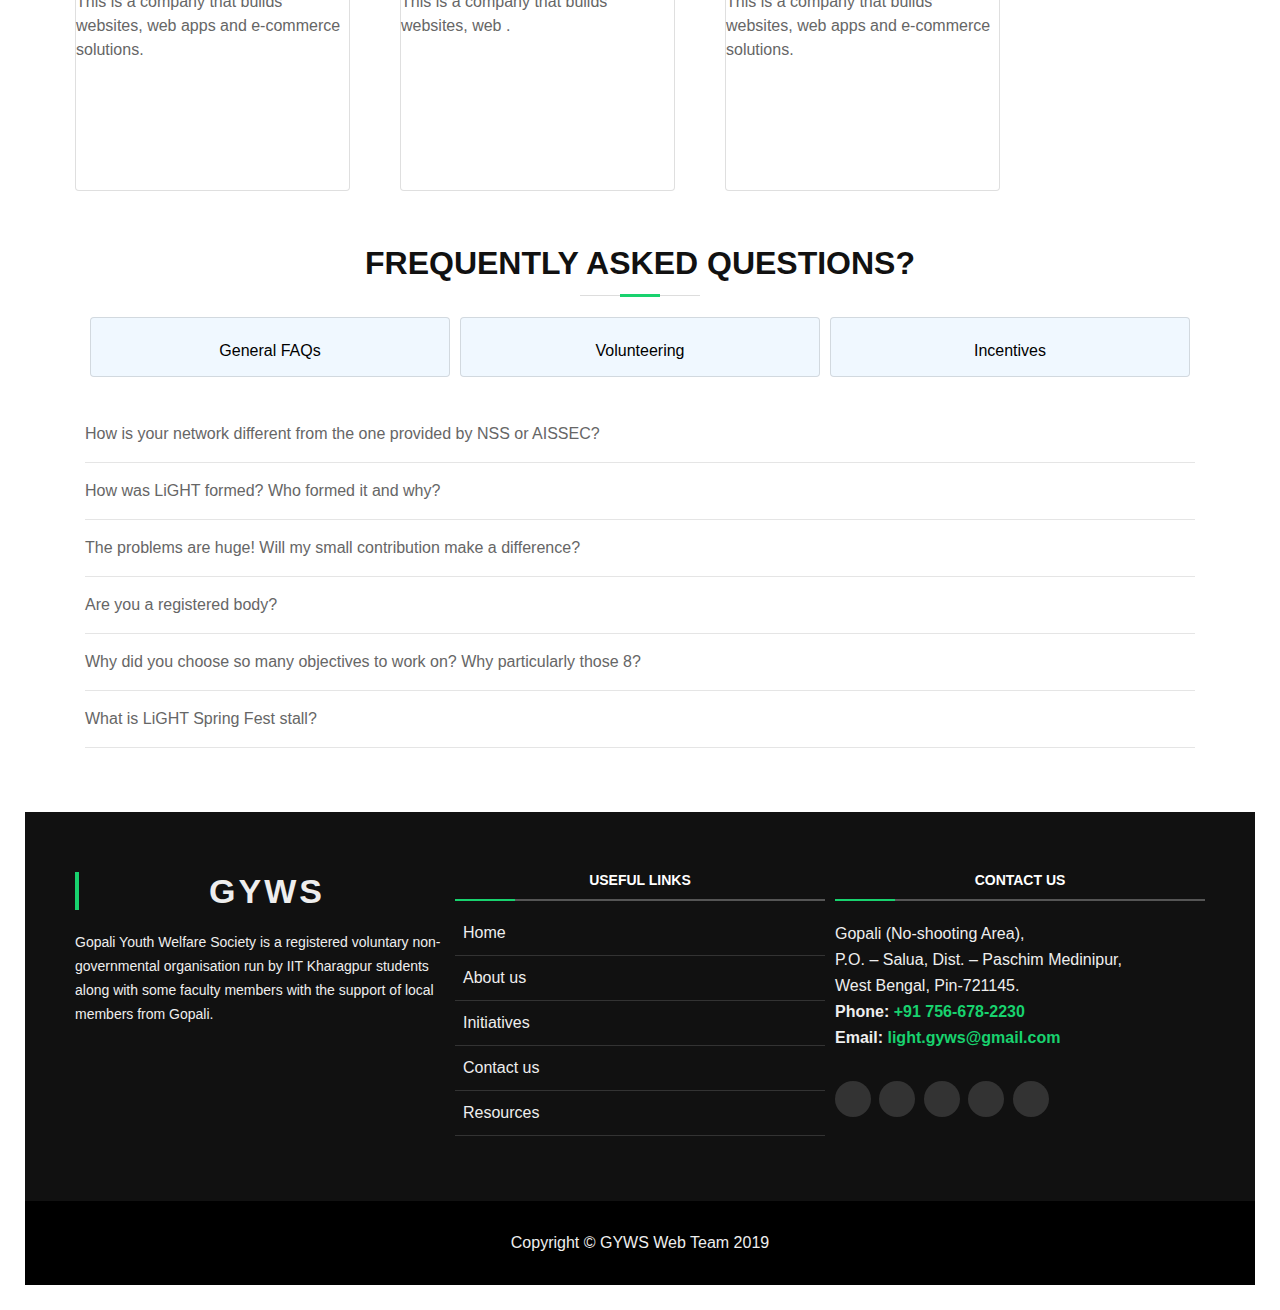
==== commit 94960f25: "changes" ====
--- a/index.html
+++ b/index.html
@@ -108,28 +108,39 @@
                 <h3 class=" display-4" style="color: #4c4e72;">Agenda Section</h3>
             </header>
             <div class="row">
-                <div class="col-md-6" style="align-items: center;">
-                    <center>
+                <div class="col-md-2">
+                    <div>&nbsp;</div>
+                </div>
+                <div class="col-md-2" align="right">
+                    <div class="image-styling">
                         <img src="./images/jvm.jpg"
-                            style="width:20%;height:2%;padding:1px; padding-bottom:2px; margin-top:4px; border: 2px solid #555;">
-                    </center>
+                            style="width:40%;height:90%;padding:1px; padding-bottom:2px; margin-top:0px; border: 2px solid #555;">
+                     </div>
                 </div>
                 <div class="col-md-6" style="align-items: center; width:100%;height:25%;padding:1px;margin-top:0px">
 
-                    <div class="card">
+                    <div class="timeline text-center" style="color:cornflowerblue; font-size: x-large;"> Title 1</div> 
+                    <div class="text-center">We will collaborate with the existing local businesses and render help to them
+                        type content here type content here type <a href="#modal1" data-toggle="modal">Read More</a></div>
+
+                    <!-- <div class="card">
                         <div class="card-content">
-                            <h1 class="card-header" style="padding: 0.25rem 1.25rem;">Title 1</h1>
-                            <p class="card-text" style="height: 110px;">
+                            <h1 class="card-header" style="padding: 0.25rem 1.25rem; background-color: white;">Title 1</h1>
+                            <p class="card-text" style="height: 30px;">
                                 We will collaborate with the existing local businesses and render help to them
-                                type content here type content here type content here type content here
+                                type content here type content here type 
                             </p>
-                            <center>
-                                <button class="card-btn" data-toggle="modal" data-target="#modal1">Read
+                            
+                                <button class="card-btn" data-toggle="modal" data-target="#modal1" style="position: relative; right: -500px; top:0px">Read
                                     more<span>&rarr;</span></button>
-                            </center>
-                        </div>
-                    </div>
-                </div>
+                        
+                        </div>
+                    </div> -->
+                </div> 
+                <div class="col-md-2">
+                    <div>&nbsp;</div>
+                </div>
+                
 
                 <!-- modal 1
                                   <div class="bg-modal1">
@@ -159,24 +170,30 @@
                 </div>
 
             </div>
-        </div>
+        
         <div class="row">
+            <div class="col-md-2">
+                <div>&nbsp;</div>
+            </div>
             <div class="col-md-6" style="align-items: center; width:100%;height:25%;padding:1px;margin-top:10px">
-
-                <div class="card" style="margin-left: 20px">
+                <div class="timeline text-center" style="color:cornflowerblue; font-size: x-large;"> Title 2</div>
+                    <div class="text-center">We will collaborate with the existing local businesses and render help to them
+                        type content here type content here <a href="#modal2" data-toggle="modal">Read More</a></div>
+
+                <!-- <div class="card" style="margin-left: 20px">
                     <div class="card-content">
-                        <h1 class="card-header" style="padding: 0.25rem 1.25rem;">Title 2</h1>
-                        <p class="card-text" style="height: 110px;">
+                        <h1 class="card-header" style="padding: 0.25rem 1.25rem; background-color: white;">Title 2</h1>
+                        <p class="card-text" style="height: 30px;">
                             We will collaborate with the existing local businesses and render help to them. type content
                             here
-                            type content here type content here type content here
+                            type content here type content here
                         </p>
                         <center>
-                            <button class="card-btn" data-toggle="modal" data-target="#modal2">Read
+                            <button class="card-btn" data-toggle="modal" data-target="#modal2" style="position: relative; right: -250px; top:0px">Read
                                 more<span>&rarr;</span></button>
                         </center>
                     </div>
-                </div>
+                </div> -->
             </div>
             <!-- modal 2
                   <div class="bg-modal2">
@@ -204,12 +221,141 @@
                 </div>
             </div>
 
-            <div class="col-md-6" style="align-items: center;">
-                <center>
+            <div class="col-md-2" style="align-items:center">
+                <div class="image-styling">
                     <img src="./images/prayaas.JPG"
-                        style="width:20%;height:2%;padding:1px;margin-top:20px;border: 2px solid #555;">
-                </center>
-            </div>
+                        style="width:40%;height:90%;padding:1px;margin-top:10px;border: 2px solid #555; background-color: white;">
+                </div>
+            </div>
+            <div class="col-md-2">
+                <div>&nbsp;</div>
+            </div>
+            <!--repeating section-->
+            <div class="row">
+                <div class="col-md-2">
+                    <div>&nbsp;</div>
+                </div>
+                <div class="col-md-2" align="right">
+                    <div class="image-styling">
+                        <img src="./images/jvm.jpg"
+                            style="width:40%;height:90%;padding:1px; padding-bottom:2px; margin-top:0px; border: 2px solid #555;">
+                     </div>
+                </div>
+                <div class="col-md-6" style="align-items: center; width:100%;height:25%;padding:1px;margin-top:0px">
+
+                    <div class="timeline text-center" style="color:cornflowerblue; font-size: x-large;"> Title 3</div> 
+                    <div class="text-center">We will collaborate with the existing local businesses and render help to them
+                        type content here type content here type <a href="#modal1" data-toggle="modal">Read More</a></div>
+
+                    <!-- <div class="card">
+                        <div class="card-content">
+                            <h1 class="card-header" style="padding: 0.25rem 1.25rem; background-color: white;">Title 1</h1>
+                            <p class="card-text" style="height: 30px;">
+                                We will collaborate with the existing local businesses and render help to them
+                                type content here type content here type 
+                            </p>
+                            
+                                <button class="card-btn" data-toggle="modal" data-target="#modal1" style="position: relative; right: -500px; top:0px">Read
+                                    more<span>&rarr;</span></button>
+                        
+                        </div>
+                    </div> -->
+                </div> 
+                <div class="col-md-2">
+                    <div>&nbsp;</div>
+                </div>
+                
+
+                <!-- modal 1
+                                  <div class="bg-modal1">
+                                    <div class="modal-content">
+                                      <div class="close1">+</div>
+                                      Help an existing business to gain a bigger audience and more number of markets
+                                </div>
+                                </div> -->
+                <div class="modal" tabindex="-1" id="modal1" data-backdrop="false">
+                    <div class="modal-dialog modal-dialog-centered">
+                        <div class="modal-content">
+                            <div class="modal-header">
+                                <h5 class="modal-title">Confirmation</h5>
+                                <button type="button" class="close" data-dismiss="modal">&times;</button>
+                            </div>
+                            <div class="modal-body">
+                                <p>Do you want to save changes to this document before closing?</p>
+                                <p class="text-secondary"><small>If you don't save, your changes will be lost.</small>
+                                </p>
+                            </div>
+                            <div class="modal-footer">
+                                <button type="button" class="btn btn-secondary" data-dismiss="modal">Cancel</button>
+                                <!-- <button type="button" class="btn btn-primary">Save changes</button> -->
+                            </div>
+                        </div>
+                    </div>
+                </div>
+
+            </div>
+        
+        <div class="row">
+            <div class="col-md-2">
+                <div>&nbsp;</div>
+            </div>
+            <div class="col-md-6" style="align-items: center; width:100%;height:25%;padding:1px;margin-top:10px">
+                <div class="timeline text-center" style="color:cornflowerblue; font-size: x-large;"> Title 4</div>
+                    <div class="text-center">We will collaborate with the existing local businesses and render help to them
+                        type content here type content here <a href="#modal2" data-toggle="modal">Read More</a></div>
+
+                <!-- <div class="card" style="margin-left: 20px">
+                    <div class="card-content">
+                        <h1 class="card-header" style="padding: 0.25rem 1.25rem; background-color: white;">Title 2</h1>
+                        <p class="card-text" style="height: 30px;">
+                            We will collaborate with the existing local businesses and render help to them. type content
+                            here
+                            type content here type content here
+                        </p>
+                        <center>
+                            <button class="card-btn" data-toggle="modal" data-target="#modal2" style="position: relative; right: -250px; top:0px">Read
+                                more<span>&rarr;</span></button>
+                        </center>
+                    </div>
+                </div> -->
+            </div>
+            <!-- modal 2
+                  <div class="bg-modal2">
+                    <div class="modal-content">
+                      <div class="close2">+</div>
+                      Help an existing business to gain a bigger audience and more number of markets
+                </div>
+                </div> -->
+            <div class="modal" tabindex="-1" id="modal2" data-backdrop="false">
+                <div class="modal-dialog modal-dialog-centered">
+                    <div class="modal-content">
+                        <div class="modal-header">
+                            <h5 class="modal-title">Confirmation</h5>
+                            <button type="button" class="close" data-dismiss="modal">&times;</button>
+                        </div>
+                        <div class="modal-body">
+                            <p>Do you want to save changes to this document before closing?</p>
+                            <p class="text-secondary"><small>If you don't save, your changes will be lost.</small></p>
+                        </div>
+                        <div class="modal-footer">
+                            <button type="button" class="btn btn-secondary" data-dismiss="modal">Cancel</button>
+                            <!-- <button type="button" class="btn btn-primary">Save changes</button> -->
+                        </div>
+                    </div>
+                </div>
+            </div>
+
+            <div class="col-md-2" style="align-items:center">
+                <div class="image-styling">
+                    <img src="./images/prayaas.JPG"
+                        style="width:40%;height:90%;padding:1px;margin-top:10px;border: 2px solid #555; background-color: white;">
+                </div>
+            </div>
+            <div class="col-md-2">
+                <div>&nbsp;</div>
+            </div>
+            
+            
         </div>
         </div>
     </section>
@@ -292,7 +438,7 @@
         <div class="row mar">
           <div class="col-md-3 col-sm-6 align">
             <div class="card card-block">
-            <h4 class="card-title text-right"></h4>
+            <h4 class="card-title text-right"><i class="material-icons">settings</i></h4>
           <img src="https://static.pexels.com/photos/7096/people-woman-coffee-meeting.jpg" alt="Photo of sunset">
               <h5 class="card-title mt-3 mb-3">Sierra Web Development • Owner</h5>
               <p class="card-text">This is a company that builds websites, web apps and e-commerce solutions.</p>
@@ -300,7 +446,7 @@
           </div>
           <div class="col-md-3 col-sm-6 padd align">
             <div class="card card-block">
-            <h4 class="card-title text-right"></h4>
+            <h4 class="card-title text-right"><i class="material-icons">settings</i></h4>
           <img src="https://static.pexels.com/photos/7357/startup-photos.jpg" alt="Photo of sunset">
               <h5 class="card-title  mt-3 mb-3">ProVyuh</h5>
               <p class="card-text">This is a company that builds websites, web .</p>
@@ -308,7 +454,7 @@
           </div>
           <div class="col-md-3 col-sm-6 align">
             <div class="card card-block">
-            <h4 class="card-title text-right"></h4>
+            <h4 class="card-title text-right"><i class="material-icons">settings</i></h4>
           <img src="https://static.pexels.com/photos/262550/pexels-photo-262550.jpeg" alt="Photo of sunset">
               <h5 class="card-title  mt-3 mb-3">ProVyuh</h5>
               <p class="card-text">This is a company that builds websites, web apps and e-commerce solutions.</p>
@@ -329,7 +475,7 @@
             <h3>frequently asked questions?</h3>
         </header>
         <div class="row mx-auto my-auto">
-            <div id="recipeCarousel" class="carousel slide w-100" >
+            <div id="recipeCarousel" class="carousel slide w-100" data-ride="carousel">
                 <div class="carousel-inner " role="listbox">
                     <div class="carousel-item active">
                         <div class="col-md-4">
--- a/styles.css
+++ b/styles.css
@@ -69,6 +69,9 @@
 #agenda {
   background-color: aliceblue;
 }
+/* .card{
+pointer-events: none;
+}
 
 .card-content {
   padding: 0.5rem;
@@ -80,7 +83,7 @@
   color: #0d0d0d;
   margin-bottom: 0.5rem;
   /* padding: 0.15rem 1.25rem; */
-}
+/* } 
 
 .card-text {
   font-size: 1rem;
@@ -91,8 +94,8 @@
   padding-top: 0.5rem;
   
 }
-
-.card-btn {
+ */ 
+/* .card-btn {
   display: block;
   width: 25%;
   padding: 0.5rem;
@@ -105,9 +108,11 @@
   transition: 0.2s;
   cursor: pointer;
   letter-spacing: 0.1rem;
-}
-
-.card-btn span {
+  pointer-events:all;
+
+} */
+
+/* .card-btn span {
   margin-left: 1rem;
   transition: 0.2s;
 }
@@ -121,7 +126,7 @@
 .card-btn:active span {
   margin-left: 1.5rem;
 }
-
+ */
 /* .bg-modal1, .bg-modal2, .bg-modal3{
     width: 98%;
     height: 80%;
@@ -191,6 +196,10 @@
     .ways{
       padding-bottom: 0rem;
     }
+    .image-styling{
+      display: flex;
+      justify-content: center;
+    }
 }
 
 img{
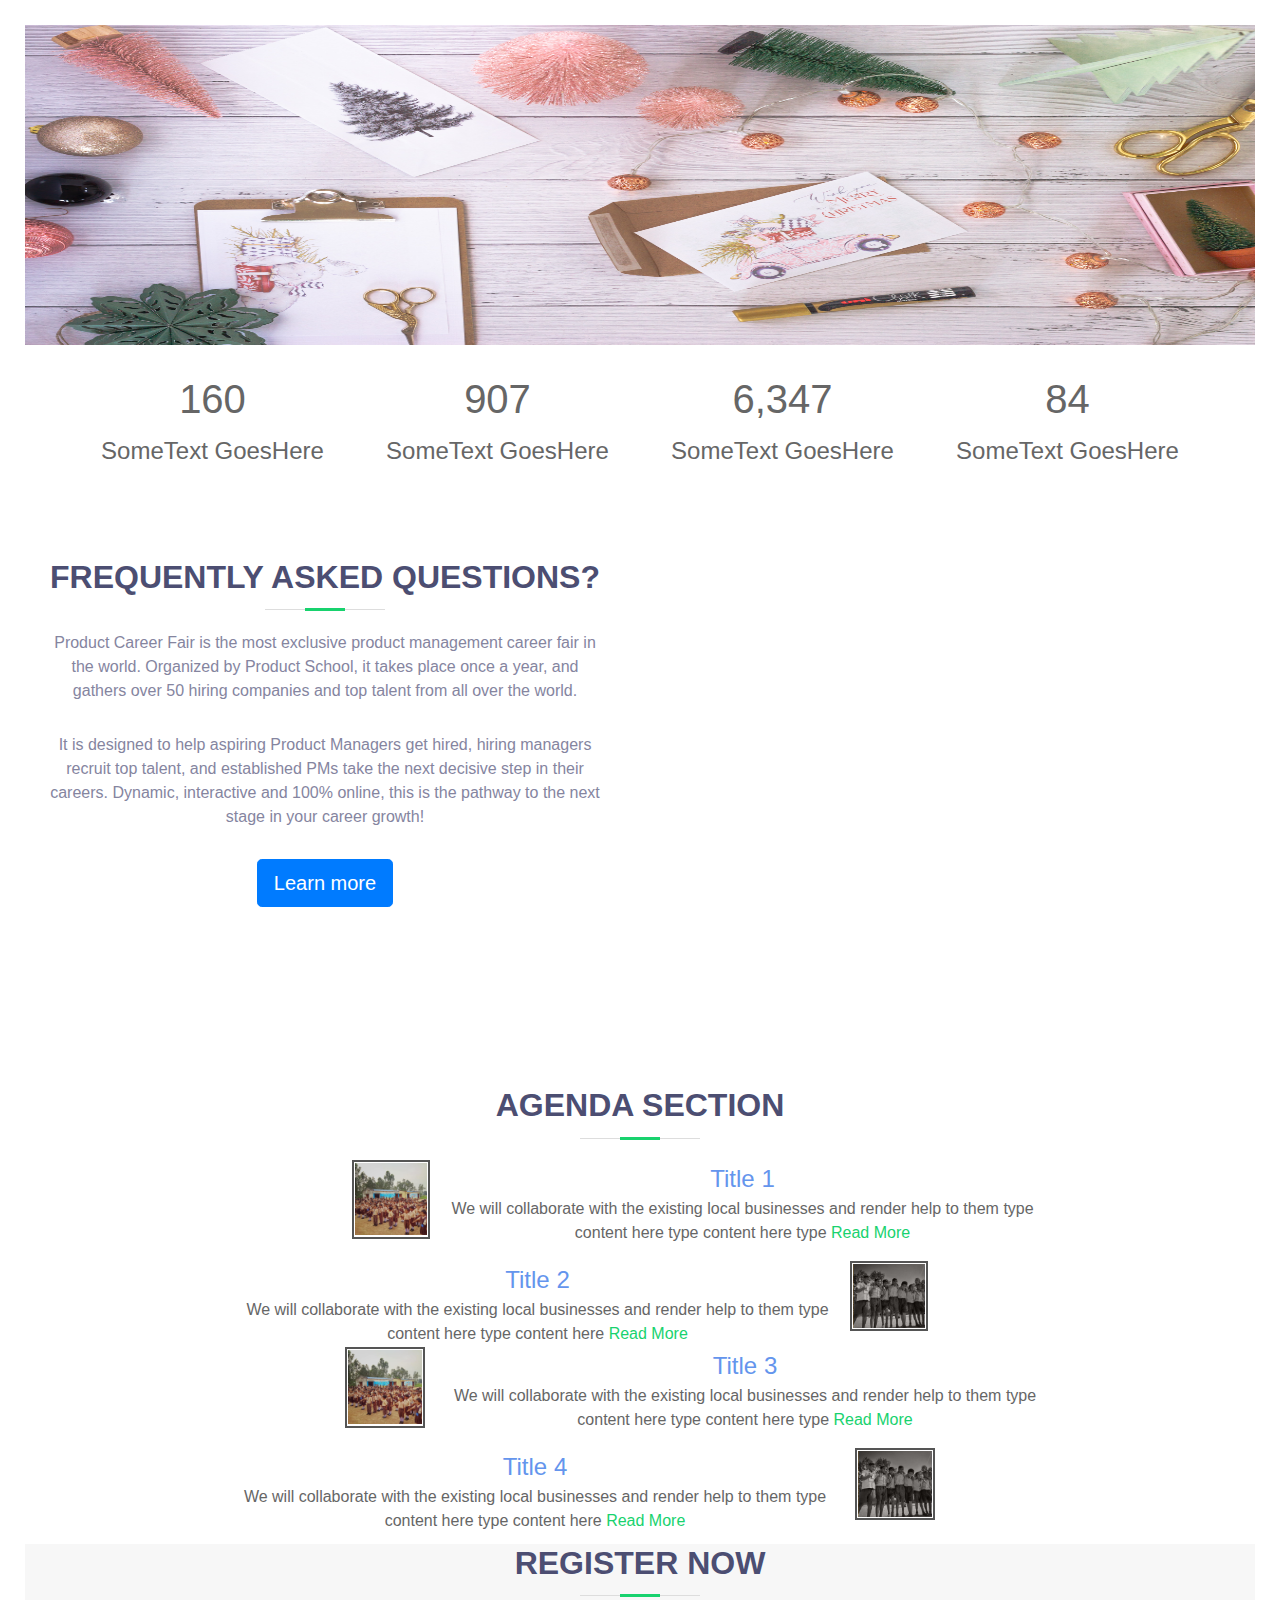
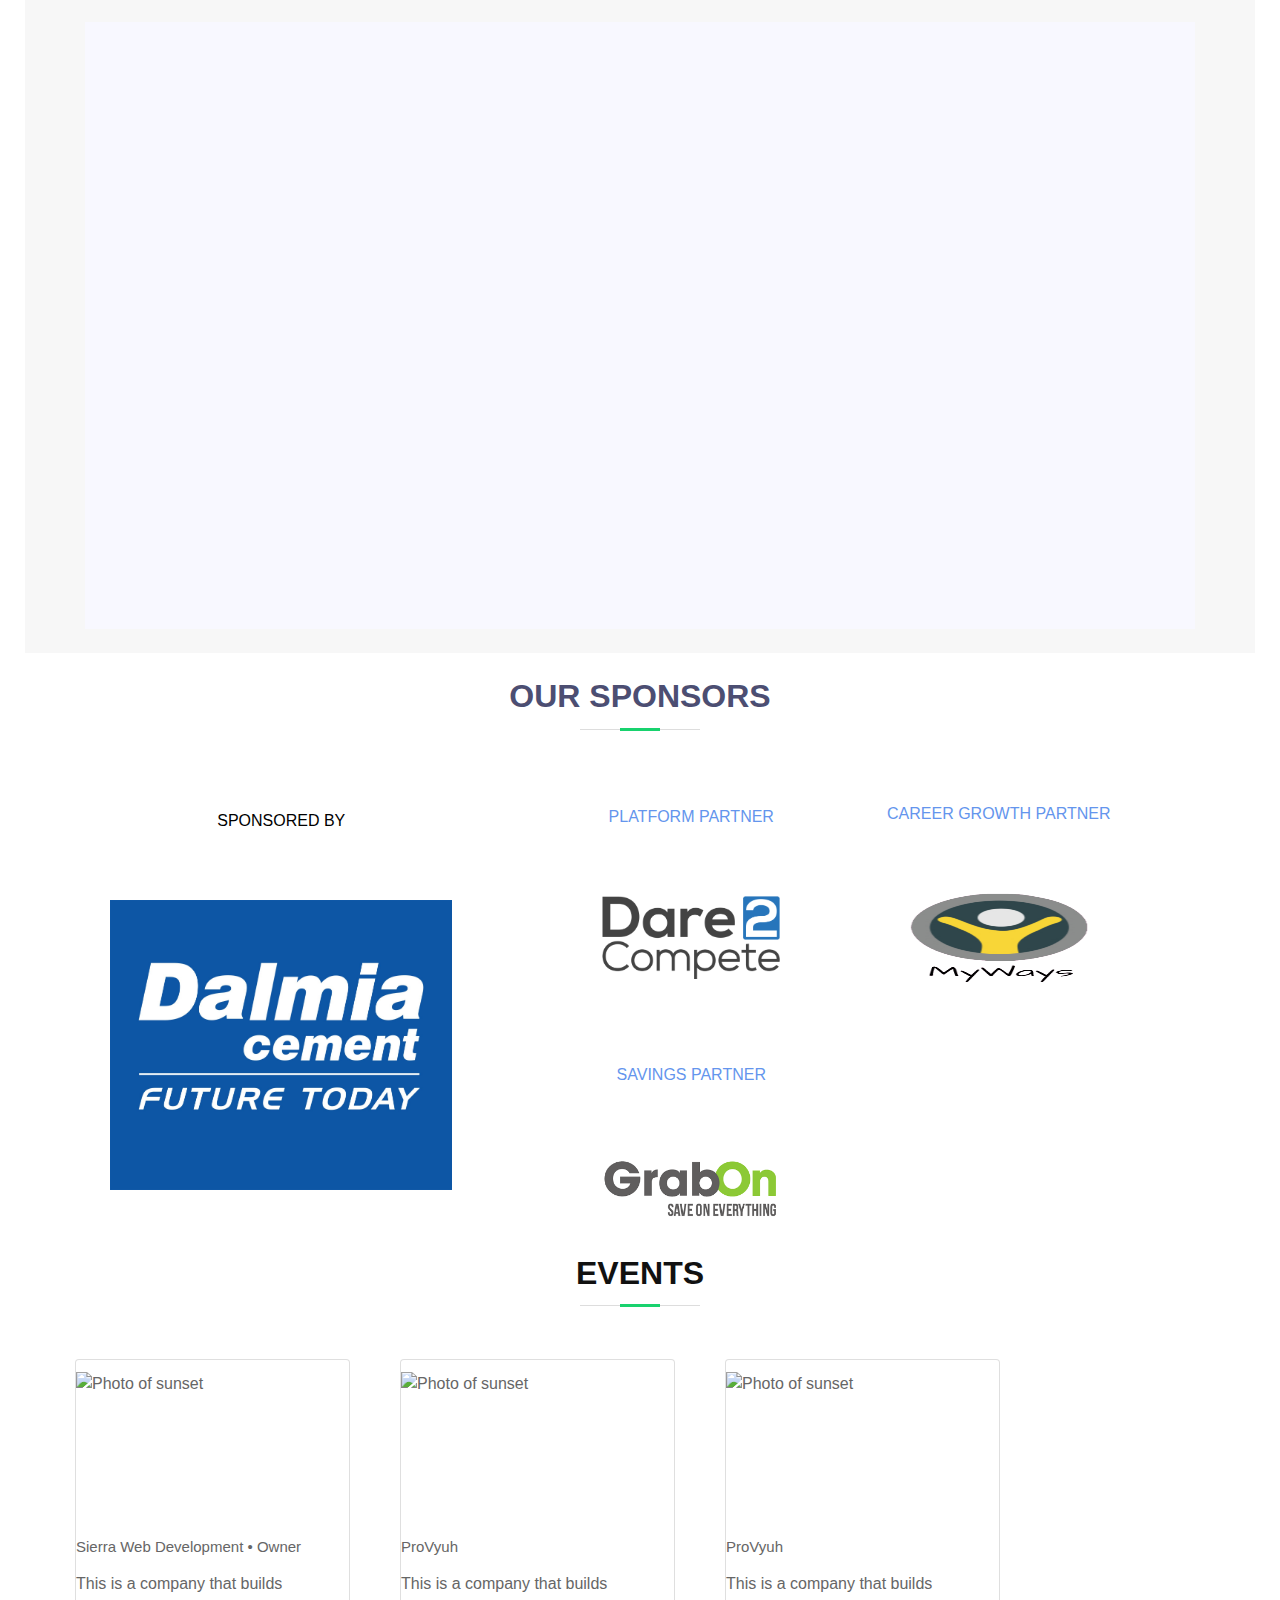
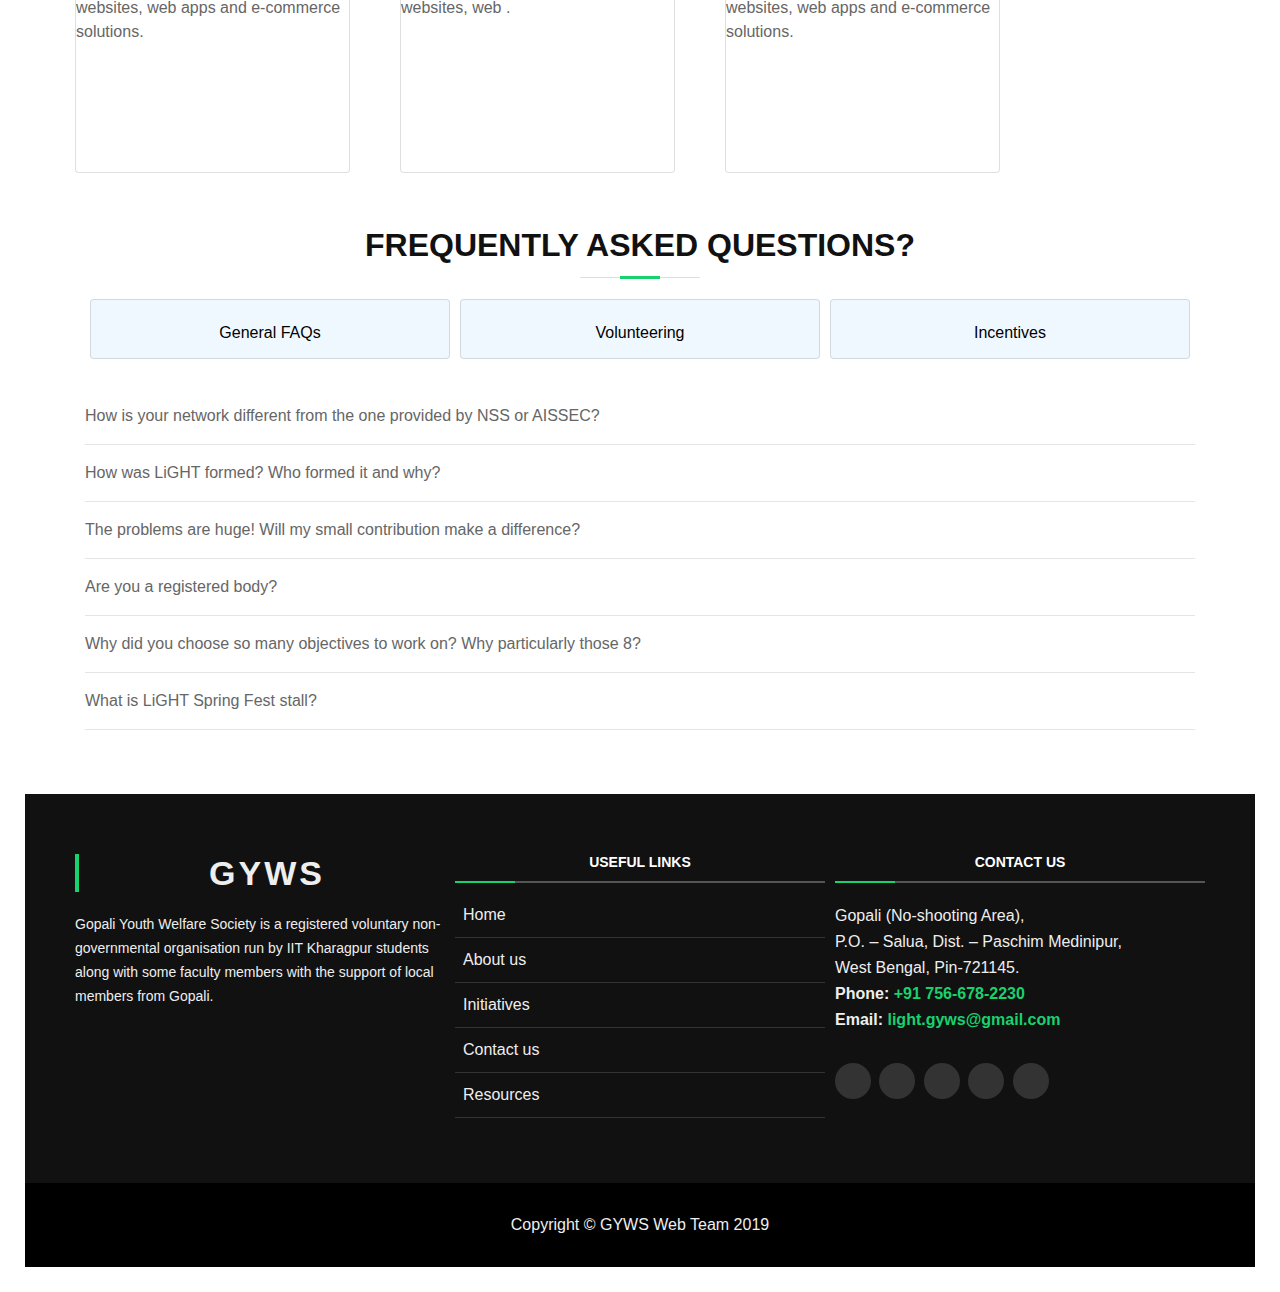
==== commit 2ef7f729: "Merge branch 'main' of https://github.com/Debabrata-bhakat/fest-website into main" ====
--- a/index.html
+++ b/index.html
@@ -438,7 +438,7 @@
         <div class="row mar">
           <div class="col-md-3 col-sm-6 align">
             <div class="card card-block">
-            <h4 class="card-title text-right"><i class="material-icons">settings</i></h4>
+            <h4 class="card-title text-right"></h4>
           <img src="https://static.pexels.com/photos/7096/people-woman-coffee-meeting.jpg" alt="Photo of sunset">
               <h5 class="card-title mt-3 mb-3">Sierra Web Development • Owner</h5>
               <p class="card-text">This is a company that builds websites, web apps and e-commerce solutions.</p>
@@ -446,7 +446,7 @@
           </div>
           <div class="col-md-3 col-sm-6 padd align">
             <div class="card card-block">
-            <h4 class="card-title text-right"><i class="material-icons">settings</i></h4>
+            <h4 class="card-title text-right"></h4>
           <img src="https://static.pexels.com/photos/7357/startup-photos.jpg" alt="Photo of sunset">
               <h5 class="card-title  mt-3 mb-3">ProVyuh</h5>
               <p class="card-text">This is a company that builds websites, web .</p>
@@ -454,7 +454,7 @@
           </div>
           <div class="col-md-3 col-sm-6 align">
             <div class="card card-block">
-            <h4 class="card-title text-right"><i class="material-icons">settings</i></h4>
+            <h4 class="card-title text-right"></h4>
           <img src="https://static.pexels.com/photos/262550/pexels-photo-262550.jpeg" alt="Photo of sunset">
               <h5 class="card-title  mt-3 mb-3">ProVyuh</h5>
               <p class="card-text">This is a company that builds websites, web apps and e-commerce solutions.</p>
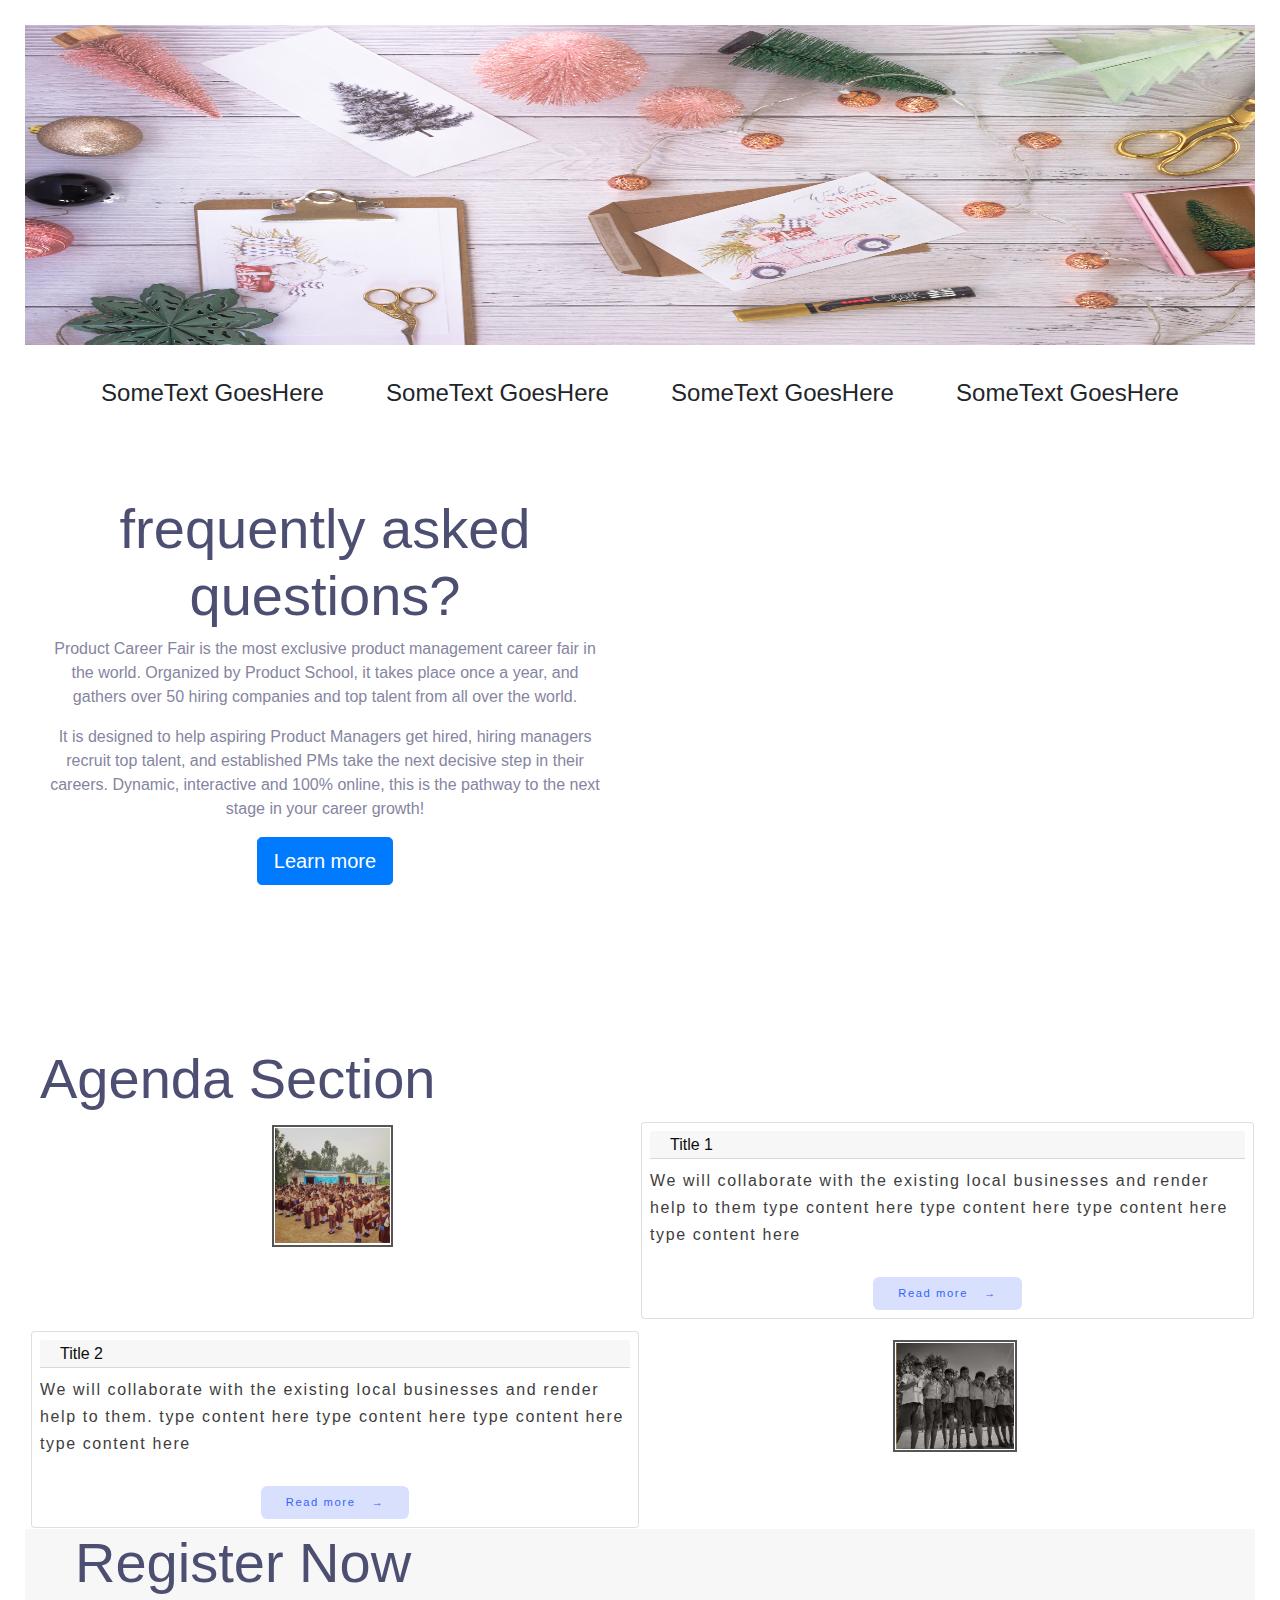
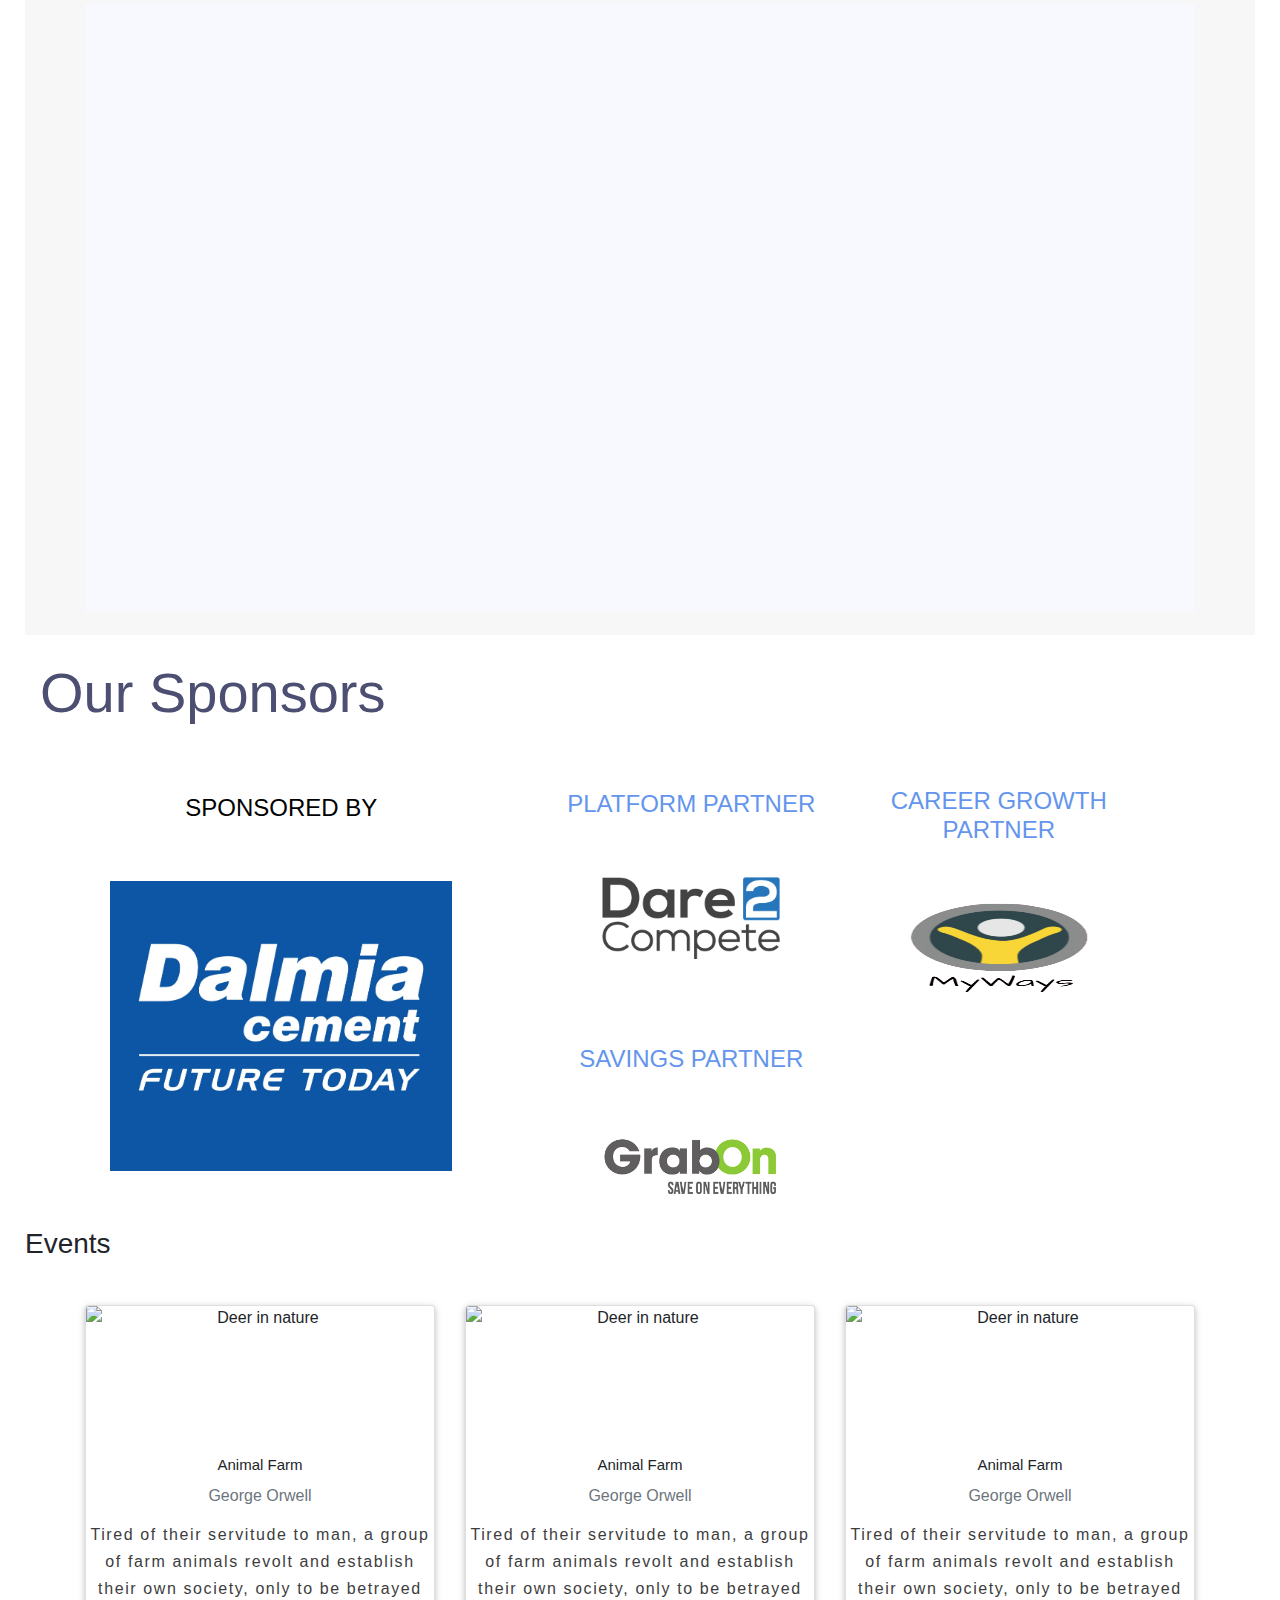
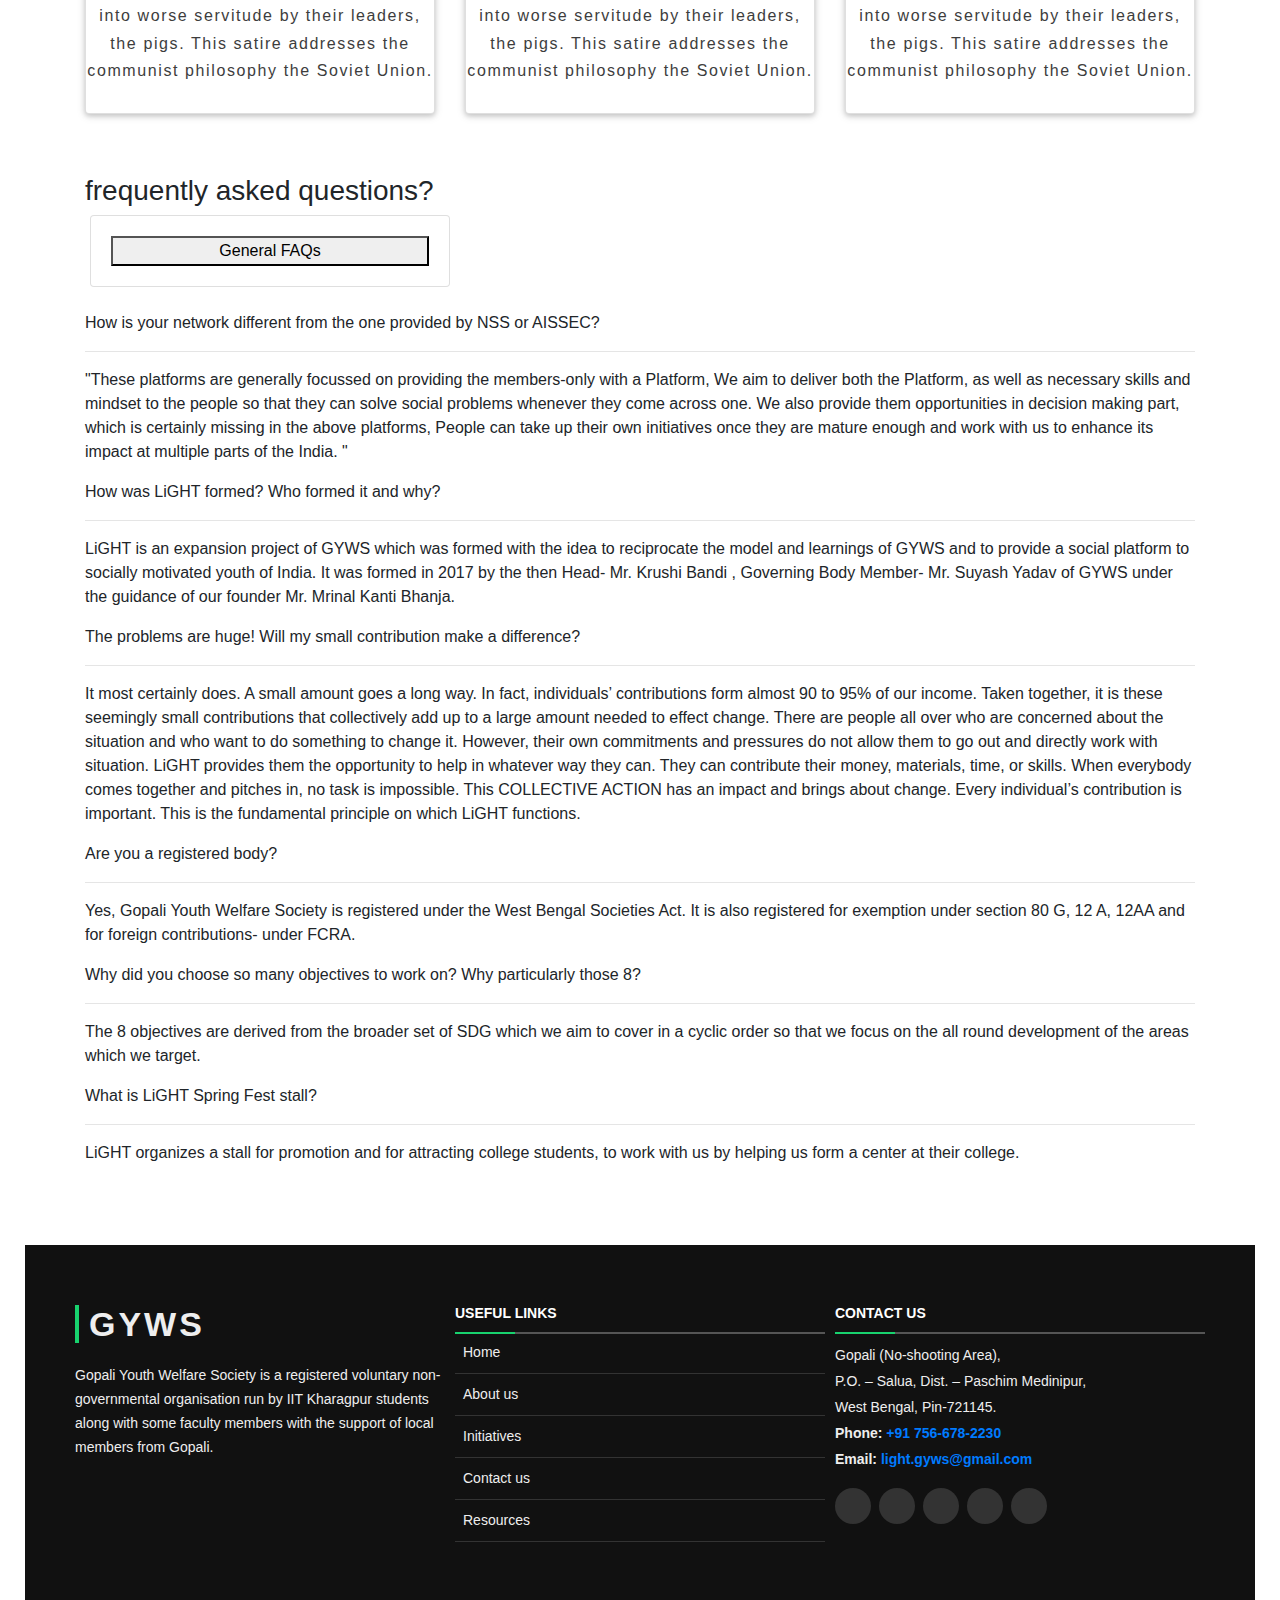
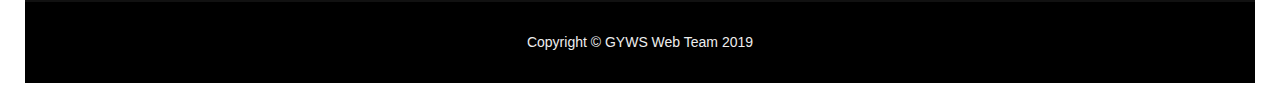
==== commit 5f473154: "event section" ====
--- a/index.html
+++ b/index.html
@@ -108,39 +108,28 @@
                 <h3 class=" display-4" style="color: #4c4e72;">Agenda Section</h3>
             </header>
             <div class="row">
-                <div class="col-md-2">
-                    <div>&nbsp;</div>
-                </div>
-                <div class="col-md-2" align="right">
-                    <div class="image-styling">
+                <div class="col-md-6" style="align-items: center;">
+                    <center>
                         <img src="./images/jvm.jpg"
-                            style="width:40%;height:90%;padding:1px; padding-bottom:2px; margin-top:0px; border: 2px solid #555;">
-                     </div>
+                            style="width:20%;height:2%;padding:1px; padding-bottom:2px; margin-top:4px; border: 2px solid #555;">
+                    </center>
                 </div>
                 <div class="col-md-6" style="align-items: center; width:100%;height:25%;padding:1px;margin-top:0px">
 
-                    <div class="timeline text-center" style="color:cornflowerblue; font-size: x-large;"> Title 1</div> 
-                    <div class="text-center">We will collaborate with the existing local businesses and render help to them
-                        type content here type content here type <a href="#modal1" data-toggle="modal">Read More</a></div>
-
-                    <!-- <div class="card">
+                    <div class="card">
                         <div class="card-content">
-                            <h1 class="card-header" style="padding: 0.25rem 1.25rem; background-color: white;">Title 1</h1>
-                            <p class="card-text" style="height: 30px;">
+                            <h1 class="card-header" style="padding: 0.25rem 1.25rem;">Title 1</h1>
+                            <p class="card-text" style="height: 110px;">
                                 We will collaborate with the existing local businesses and render help to them
-                                type content here type content here type 
+                                type content here type content here type content here type content here
                             </p>
-                            
-                                <button class="card-btn" data-toggle="modal" data-target="#modal1" style="position: relative; right: -500px; top:0px">Read
+                            <center>
+                                <button class="card-btn" data-toggle="modal" data-target="#modal1">Read
                                     more<span>&rarr;</span></button>
-                        
-                        </div>
-                    </div> -->
-                </div> 
-                <div class="col-md-2">
-                    <div>&nbsp;</div>
-                </div>
-                
+                            </center>
+                        </div>
+                    </div>
+                </div>
 
                 <!-- modal 1
                                   <div class="bg-modal1">
@@ -170,30 +159,24 @@
                 </div>
 
             </div>
-        
+        </div>
         <div class="row">
-            <div class="col-md-2">
-                <div>&nbsp;</div>
-            </div>
             <div class="col-md-6" style="align-items: center; width:100%;height:25%;padding:1px;margin-top:10px">
-                <div class="timeline text-center" style="color:cornflowerblue; font-size: x-large;"> Title 2</div>
-                    <div class="text-center">We will collaborate with the existing local businesses and render help to them
-                        type content here type content here <a href="#modal2" data-toggle="modal">Read More</a></div>
-
-                <!-- <div class="card" style="margin-left: 20px">
+
+                <div class="card" style="margin-left: 20px">
                     <div class="card-content">
-                        <h1 class="card-header" style="padding: 0.25rem 1.25rem; background-color: white;">Title 2</h1>
-                        <p class="card-text" style="height: 30px;">
+                        <h1 class="card-header" style="padding: 0.25rem 1.25rem;">Title 2</h1>
+                        <p class="card-text" style="height: 110px;">
                             We will collaborate with the existing local businesses and render help to them. type content
                             here
-                            type content here type content here
+                            type content here type content here type content here
                         </p>
                         <center>
-                            <button class="card-btn" data-toggle="modal" data-target="#modal2" style="position: relative; right: -250px; top:0px">Read
+                            <button class="card-btn" data-toggle="modal" data-target="#modal2">Read
                                 more<span>&rarr;</span></button>
                         </center>
                     </div>
-                </div> -->
+                </div>
             </div>
             <!-- modal 2
                   <div class="bg-modal2">
@@ -221,141 +204,12 @@
                 </div>
             </div>
 
-            <div class="col-md-2" style="align-items:center">
-                <div class="image-styling">
+            <div class="col-md-6" style="align-items: center;">
+                <center>
                     <img src="./images/prayaas.JPG"
-                        style="width:40%;height:90%;padding:1px;margin-top:10px;border: 2px solid #555; background-color: white;">
-                </div>
-            </div>
-            <div class="col-md-2">
-                <div>&nbsp;</div>
-            </div>
-            <!--repeating section-->
-            <div class="row">
-                <div class="col-md-2">
-                    <div>&nbsp;</div>
-                </div>
-                <div class="col-md-2" align="right">
-                    <div class="image-styling">
-                        <img src="./images/jvm.jpg"
-                            style="width:40%;height:90%;padding:1px; padding-bottom:2px; margin-top:0px; border: 2px solid #555;">
-                     </div>
-                </div>
-                <div class="col-md-6" style="align-items: center; width:100%;height:25%;padding:1px;margin-top:0px">
-
-                    <div class="timeline text-center" style="color:cornflowerblue; font-size: x-large;"> Title 3</div> 
-                    <div class="text-center">We will collaborate with the existing local businesses and render help to them
-                        type content here type content here type <a href="#modal1" data-toggle="modal">Read More</a></div>
-
-                    <!-- <div class="card">
-                        <div class="card-content">
-                            <h1 class="card-header" style="padding: 0.25rem 1.25rem; background-color: white;">Title 1</h1>
-                            <p class="card-text" style="height: 30px;">
-                                We will collaborate with the existing local businesses and render help to them
-                                type content here type content here type 
-                            </p>
-                            
-                                <button class="card-btn" data-toggle="modal" data-target="#modal1" style="position: relative; right: -500px; top:0px">Read
-                                    more<span>&rarr;</span></button>
-                        
-                        </div>
-                    </div> -->
-                </div> 
-                <div class="col-md-2">
-                    <div>&nbsp;</div>
-                </div>
-                
-
-                <!-- modal 1
-                                  <div class="bg-modal1">
-                                    <div class="modal-content">
-                                      <div class="close1">+</div>
-                                      Help an existing business to gain a bigger audience and more number of markets
-                                </div>
-                                </div> -->
-                <div class="modal" tabindex="-1" id="modal1" data-backdrop="false">
-                    <div class="modal-dialog modal-dialog-centered">
-                        <div class="modal-content">
-                            <div class="modal-header">
-                                <h5 class="modal-title">Confirmation</h5>
-                                <button type="button" class="close" data-dismiss="modal">&times;</button>
-                            </div>
-                            <div class="modal-body">
-                                <p>Do you want to save changes to this document before closing?</p>
-                                <p class="text-secondary"><small>If you don't save, your changes will be lost.</small>
-                                </p>
-                            </div>
-                            <div class="modal-footer">
-                                <button type="button" class="btn btn-secondary" data-dismiss="modal">Cancel</button>
-                                <!-- <button type="button" class="btn btn-primary">Save changes</button> -->
-                            </div>
-                        </div>
-                    </div>
-                </div>
-
-            </div>
-        
-        <div class="row">
-            <div class="col-md-2">
-                <div>&nbsp;</div>
-            </div>
-            <div class="col-md-6" style="align-items: center; width:100%;height:25%;padding:1px;margin-top:10px">
-                <div class="timeline text-center" style="color:cornflowerblue; font-size: x-large;"> Title 4</div>
-                    <div class="text-center">We will collaborate with the existing local businesses and render help to them
-                        type content here type content here <a href="#modal2" data-toggle="modal">Read More</a></div>
-
-                <!-- <div class="card" style="margin-left: 20px">
-                    <div class="card-content">
-                        <h1 class="card-header" style="padding: 0.25rem 1.25rem; background-color: white;">Title 2</h1>
-                        <p class="card-text" style="height: 30px;">
-                            We will collaborate with the existing local businesses and render help to them. type content
-                            here
-                            type content here type content here
-                        </p>
-                        <center>
-                            <button class="card-btn" data-toggle="modal" data-target="#modal2" style="position: relative; right: -250px; top:0px">Read
-                                more<span>&rarr;</span></button>
-                        </center>
-                    </div>
-                </div> -->
-            </div>
-            <!-- modal 2
-                  <div class="bg-modal2">
-                    <div class="modal-content">
-                      <div class="close2">+</div>
-                      Help an existing business to gain a bigger audience and more number of markets
-                </div>
-                </div> -->
-            <div class="modal" tabindex="-1" id="modal2" data-backdrop="false">
-                <div class="modal-dialog modal-dialog-centered">
-                    <div class="modal-content">
-                        <div class="modal-header">
-                            <h5 class="modal-title">Confirmation</h5>
-                            <button type="button" class="close" data-dismiss="modal">&times;</button>
-                        </div>
-                        <div class="modal-body">
-                            <p>Do you want to save changes to this document before closing?</p>
-                            <p class="text-secondary"><small>If you don't save, your changes will be lost.</small></p>
-                        </div>
-                        <div class="modal-footer">
-                            <button type="button" class="btn btn-secondary" data-dismiss="modal">Cancel</button>
-                            <!-- <button type="button" class="btn btn-primary">Save changes</button> -->
-                        </div>
-                    </div>
-                </div>
-            </div>
-
-            <div class="col-md-2" style="align-items:center">
-                <div class="image-styling">
-                    <img src="./images/prayaas.JPG"
-                        style="width:40%;height:90%;padding:1px;margin-top:10px;border: 2px solid #555; background-color: white;">
-                </div>
-            </div>
-            <div class="col-md-2">
-                <div>&nbsp;</div>
-            </div>
-            
-            
+                        style="width:20%;height:2%;padding:1px;margin-top:20px;border: 2px solid #555;">
+                </center>
+            </div>
         </div>
         </div>
     </section>
@@ -424,46 +278,64 @@
 
     <!-- events section -->
     <section>
-      <header class="section-header">
+      <header class="section-header ">
           <h3>Events</h3>
       </header>
       <br>
 
-      <div class="container mt-2">
-      <!--   <div class="card card-block mb-2">
-          <h4 class="card-title">Card 1</h4>
-          <p class="card-text">Welcom to bootstrap card styles</p>
-          <a href="#" class="btn btn-primary">Submit</a>
-        </div>   -->
-        <div class="row mar">
-          <div class="col-md-3 col-sm-6 align">
-            <div class="card card-block">
-            <h4 class="card-title text-right"></h4>
-          <img src="https://static.pexels.com/photos/7096/people-woman-coffee-meeting.jpg" alt="Photo of sunset">
-              <h5 class="card-title mt-3 mb-3">Sierra Web Development • Owner</h5>
-              <p class="card-text">This is a company that builds websites, web apps and e-commerce solutions.</p>
-        </div>
-          </div>
-          <div class="col-md-3 col-sm-6 padd align">
-            <div class="card card-block">
-            <h4 class="card-title text-right"></h4>
-          <img src="https://static.pexels.com/photos/7357/startup-photos.jpg" alt="Photo of sunset">
-              <h5 class="card-title  mt-3 mb-3">ProVyuh</h5>
-              <p class="card-text">This is a company that builds websites, web .</p>
-        </div>
-          </div>
-          <div class="col-md-3 col-sm-6 align">
-            <div class="card card-block">
-            <h4 class="card-title text-right"></h4>
-          <img src="https://static.pexels.com/photos/262550/pexels-photo-262550.jpeg" alt="Photo of sunset">
-              <h5 class="card-title  mt-3 mb-3">ProVyuh</h5>
-              <p class="card-text">This is a company that builds websites, web apps and e-commerce solutions.</p>
-        </div>
-          </div>
-
-        </div>
-
-      </div>
+      <div class="container m-t-md">
+
+      <div class="row text-center" id="events">
+        <div class="col-xs-12 col-md-4">
+
+
+               <article class="card animated fadeInLeft">
+                <img class="card-img-top img-responsive" src="https://snap-photos.s3.amazonaws.com/img-thumbs/960w/1U2EGZ07GU.jpg" alt="Deer in nature" />
+                <div class="card-block">
+                  <h4 class="card-title">Animal Farm</h4>
+                  <h6 class="text-muted">George Orwell</h6>
+                  <p class="card-text">Tired of their servitude to man, a group of farm animals revolt and establish their own society, only to be betrayed into worse servitude by their leaders, the pigs. This satire addresses the communist philosophy the Soviet Union.</p>
+
+                </div>
+              </article>
+
+
+
+             </div>
+             <div class="col-xs-12 col-md-4">
+
+
+                    <article class="card animated fadeInLeft">
+                     <img class="card-img-top img-responsive" src="https://snap-photos.s3.amazonaws.com/img-thumbs/960w/1U2EGZ07GU.jpg" alt="Deer in nature" />
+                     <div class="card-block">
+                       <h4 class="card-title">Animal Farm</h4>
+                       <h6 class="text-muted">George Orwell</h6>
+                       <p class="card-text">Tired of their servitude to man, a group of farm animals revolt and establish their own society, only to be betrayed into worse servitude by their leaders, the pigs. This satire addresses the communist philosophy the Soviet Union.</p>
+
+                     </div>
+                   </article>
+
+
+
+                  </div>
+                  <div class="col-xs-12 col-md-4">
+
+
+                         <article class="card animated fadeInLeft">
+                          <img class="card-img-top img-responsive" src="https://snap-photos.s3.amazonaws.com/img-thumbs/960w/1U2EGZ07GU.jpg" alt="Deer in nature" />
+                          <div class="card-block">
+                            <h4 class="card-title">Animal Farm</h4>
+                            <h6 class="text-muted">George Orwell</h6>
+                            <p class="card-text">Tired of their servitude to man, a group of farm animals revolt and establish their own society, only to be betrayed into worse servitude by their leaders, the pigs. This satire addresses the communist philosophy the Soviet Union.</p>
+
+                          </div>
+                        </article>
+
+
+
+                       </div>
+   </div>
+ </div>
     </section>
 
 
@@ -475,7 +347,7 @@
             <h3>frequently asked questions?</h3>
         </header>
         <div class="row mx-auto my-auto">
-            <div id="recipeCarousel" class="carousel slide w-100" data-ride="carousel">
+            <div id="recipeCarousel" class="carousel slide w-100" >
                 <div class="carousel-inner " role="listbox">
                     <div class="carousel-item active">
                         <div class="col-md-4">
--- a/styles.css
+++ b/styles.css
@@ -69,9 +69,6 @@
 #agenda {
   background-color: aliceblue;
 }
-/* .card{
-pointer-events: none;
-}
 
 .card-content {
   padding: 0.5rem;
@@ -83,7 +80,7 @@
   color: #0d0d0d;
   margin-bottom: 0.5rem;
   /* padding: 0.15rem 1.25rem; */
-/* } 
+}
 
 .card-text {
   font-size: 1rem;
@@ -92,10 +89,10 @@
   color: #3d3d3d;
   margin-bottom: 0.5rem;
   padding-top: 0.5rem;
-  
-}
- */ 
-/* .card-btn {
+
+}
+
+.card-btn {
   display: block;
   width: 25%;
   padding: 0.5rem;
@@ -108,11 +105,9 @@
   transition: 0.2s;
   cursor: pointer;
   letter-spacing: 0.1rem;
-  pointer-events:all;
-
-} */
-
-/* .card-btn span {
+}
+
+.card-btn span {
   margin-left: 1rem;
   transition: 0.2s;
 }
@@ -126,7 +121,7 @@
 .card-btn:active span {
   margin-left: 1.5rem;
 }
- */
+
 /* .bg-modal1, .bg-modal2, .bg-modal3{
     width: 98%;
     height: 80%;
@@ -196,10 +191,6 @@
     .ways{
       padding-bottom: 0rem;
     }
-    .image-styling{
-      display: flex;
-      justify-content: center;
-    }
 }
 
 img{
@@ -475,3 +466,24 @@
     justify-content: flex-end;
   }
 }
+
+a {
+	 transition: 0.25s all;
+}
+ #events .card {
+   margin: 12px 10px;
+	 overflow: hidden;
+	 box-shadow: 0 2px 5px 0 rgba(0, 0, 0, 0.16), 0 2px 10px 0 rgba(0, 0, 0, 0.12);
+	 transition: 0.25s box-shadow;
+}
+ .card:focus, .card:hover {
+	 box-shadow: 0 5px 11px 0 rgba(0, 0, 0, 0.18), 0 4px 15px 0 rgba(0, 0, 0, 0.15);
+}
+ .card-inverse .card-img-overlay {
+	 background-color: rgba(51, 51, 51, 0.85);
+	 border-color: rgba(51, 51, 51, 0.85);
+}
+#events .card:hover
+{
+    background: black;
+}
